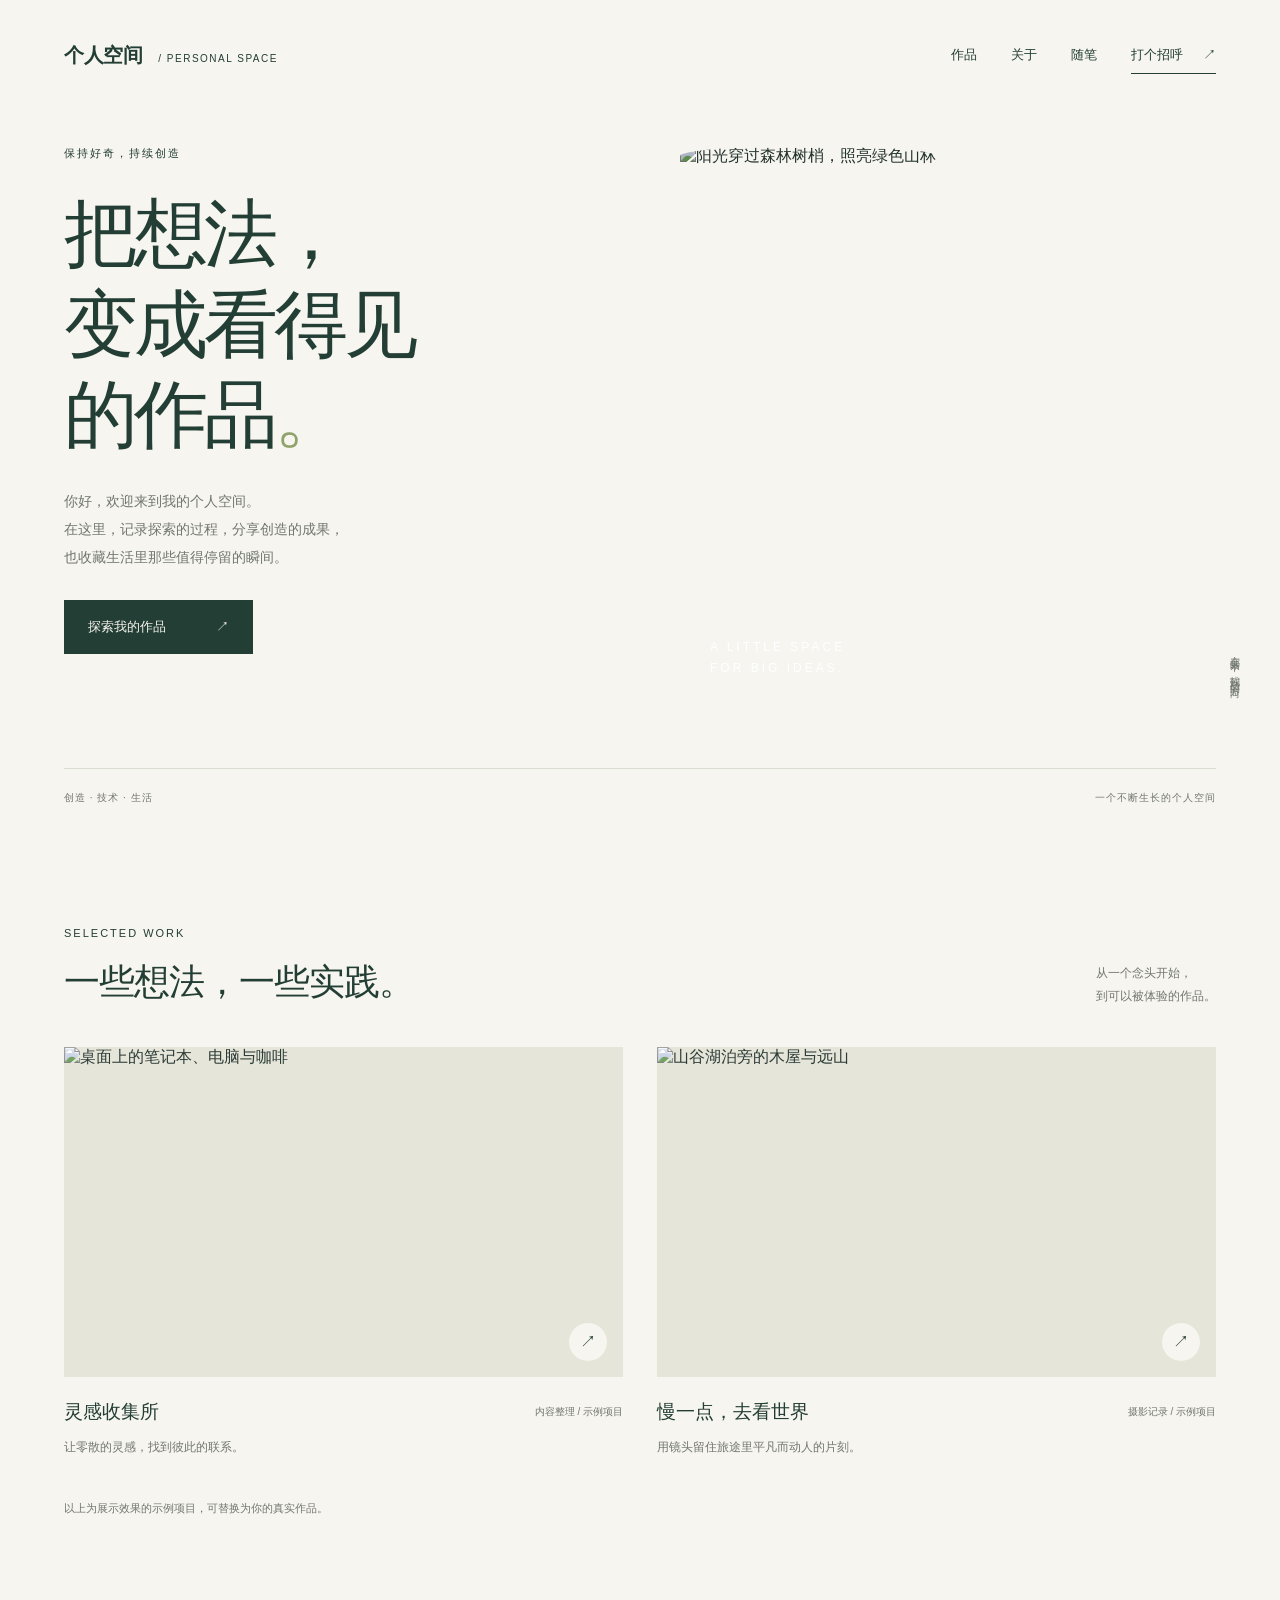
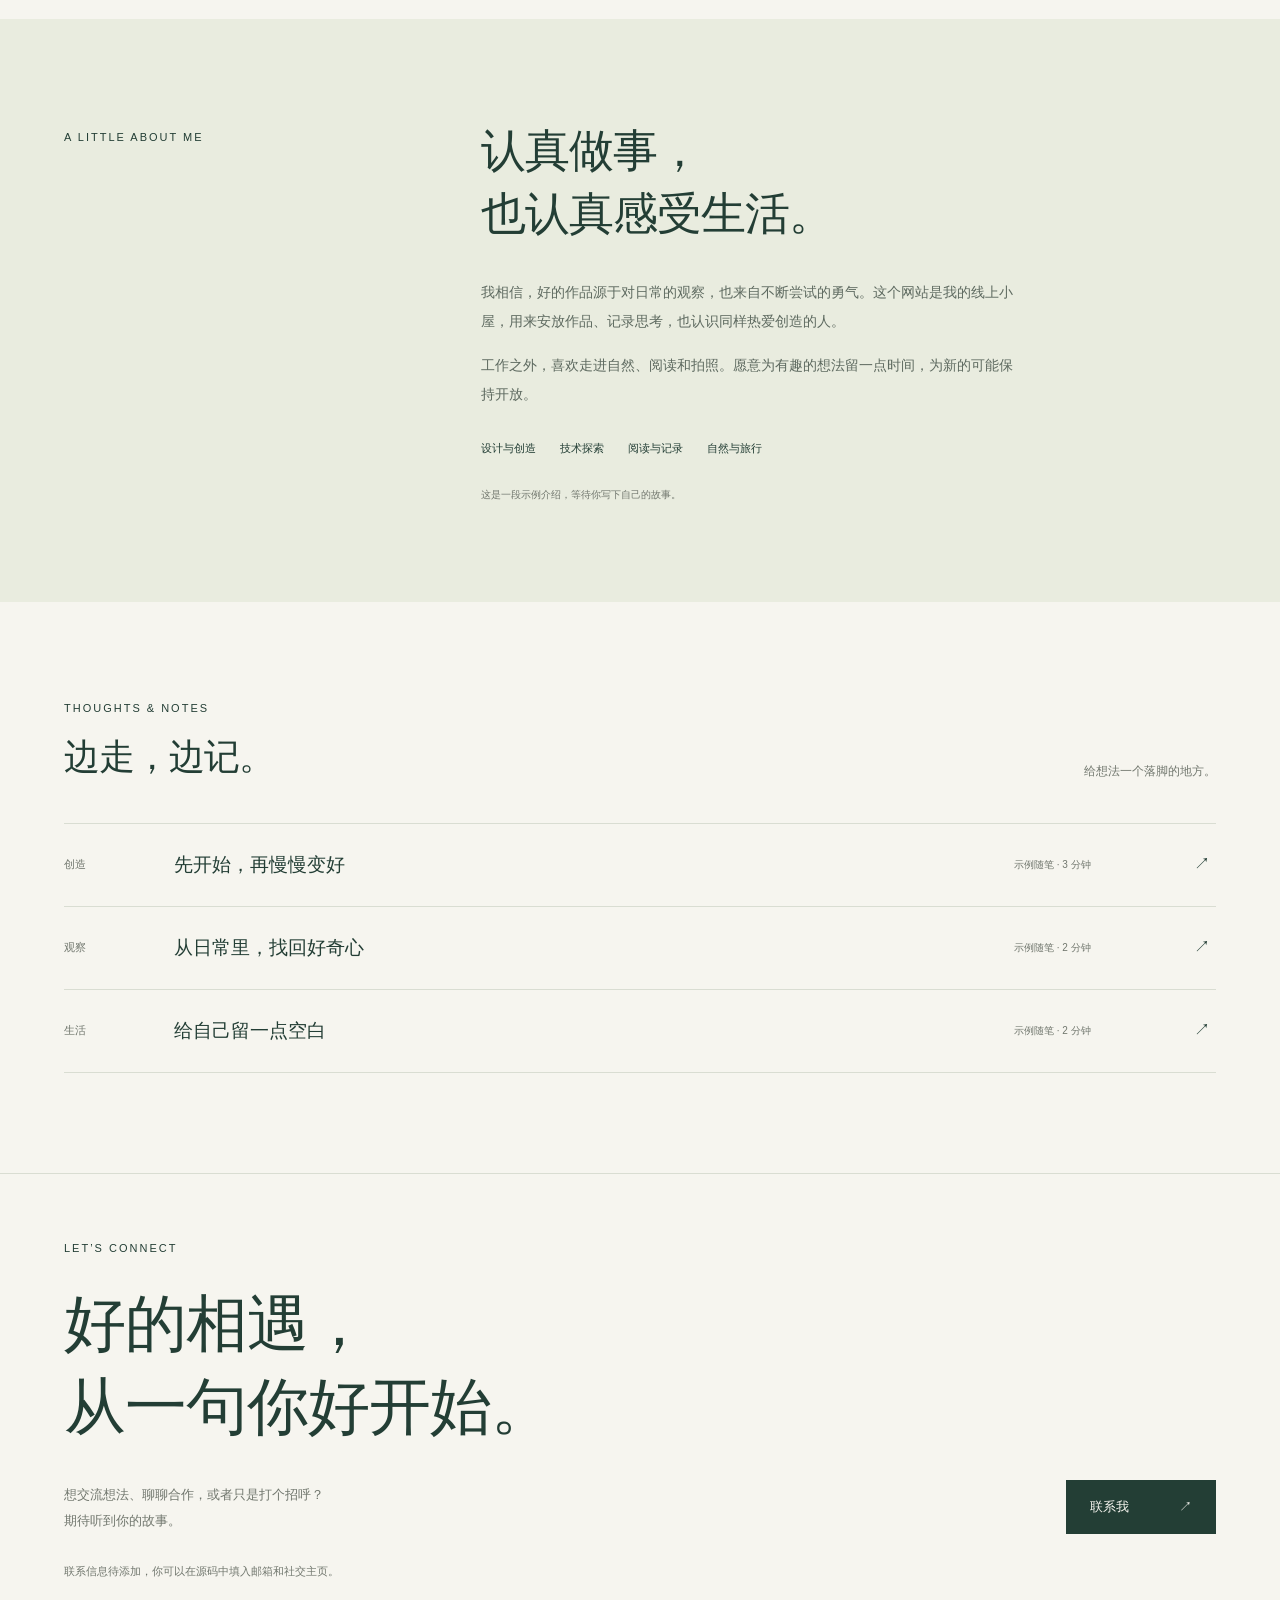
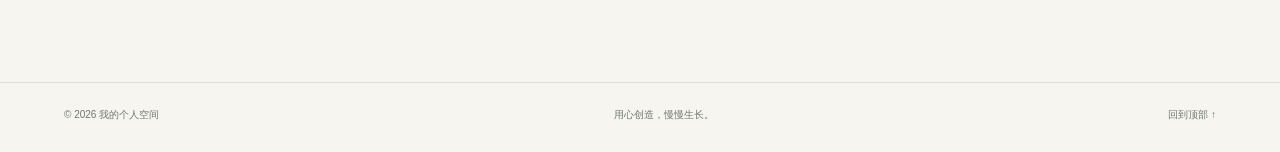
==== index.html @ bc872305 "Create personal website for GitHub Pages" ====
<!doctype html>
<html lang="zh-CN">
<head><meta charset="UTF-8"><meta name="viewport" content="width=device-width,initial-scale=1"><meta name="description" content="一个关于创造、探索与日常的个人空间。"><title>我的个人空间 · 作品与日常</title><link rel="stylesheet" href="style.css"></head>
<body>
<header class="wrap"><a class="brand" href="#home" aria-label="回到首页">个人空间<span> / PERSONAL SPACE</span></a><nav aria-label="主导航"><a href="#work">作品</a><a href="#about">关于</a><a href="#notes">随笔</a><a class="contact-link" href="#contact">打个招呼 <span>↗</span></a></nav></header>
<main id="home">
<section class="hero wrap"><div class="hero-copy"><p class="eyebrow">保持好奇，持续创造</p><h1>把想法，<br>变成<span class="serif">看得见</span><br>的作品<span class="period">。</span></h1><p class="intro">你好，欢迎来到我的个人空间。<br>在这里，记录探索的过程，分享创造的成果，<br>也收藏生活里那些值得停留的瞬间。</p><a class="button" href="#work">探索我的作品 <span>↗</span></a></div><figure class="hero-photo"><img src="https://images.unsplash.com/photo-1441974231531-c6227db76b6e?auto=format&fit=crop&w=1400&q=85" alt="阳光穿过森林树梢，照亮绿色山林" width="1200" height="1500"><figcaption>在探索中，找到自己的方向。</figcaption><span class="photo-label">A LITTLE SPACE<br>FOR BIG IDEAS.</span></figure><div class="hero-bottom"><span>创造 · 技术 · 生活</span><span>一个不断生长的个人空间</span></div></section>
<section class="work wrap section" id="work"><div class="section-heading"><div><p class="eyebrow">SELECTED WORK</p><h2>一些想法，一些实践。</h2></div><p>从一个念头开始，<br>到可以被体验的作品。</p></div><div class="projects"><button class="project" data-project="0"><div class="project-image"><img loading="lazy" src="https://images.unsplash.com/photo-1499750310107-5fef28a66643?auto=format&fit=crop&w=1200&q=85" alt="桌面上的笔记本、电脑与咖啡" width="1200" height="850"><span class="project-arrow">↗</span></div><div class="project-meta"><h3>灵感收集所</h3><span>内容整理 / 示例项目</span></div><p>让零散的灵感，找到彼此的联系。</p></button><button class="project" data-project="1"><div class="project-image second"><img loading="lazy" src="https://images.unsplash.com/photo-1470770841072-f978cf4d019e?auto=format&fit=crop&w=1200&q=85" alt="山谷湖泊旁的木屋与远山" width="1200" height="850"><span class="project-arrow">↗</span></div><div class="project-meta"><h3>慢一点，去看世界</h3><span>摄影记录 / 示例项目</span></div><p>用镜头留住旅途里平凡而动人的片刻。</p></button></div><p class="demo-note">以上为展示效果的示例项目，可替换为你的真实作品。</p></section>
<section class="about section" id="about"><div class="wrap about-grid"><p class="eyebrow">A LITTLE ABOUT ME</p><div><h2>认真做事，<br>也认真<span class="serif">感受生活。</span></h2><p>我相信，好的作品源于对日常的观察，也来自不断尝试的勇气。这个网站是我的线上小屋，用来安放作品、记录思考，也认识同样热爱创造的人。</p><p>工作之外，喜欢走进自然、阅读和拍照。愿意为有趣的想法留一点时间，为新的可能保持开放。</p><div class="interests"><span>设计与创造</span><span>技术探索</span><span>阅读与记录</span><span>自然与旅行</span></div><small>这是一段示例介绍，等待你写下自己的故事。</small></div></div></section>
<section class="notes wrap section" id="notes"><div class="section-heading"><div><p class="eyebrow">THOUGHTS & NOTES</p><h2>边走，边记。</h2></div><p>给想法一个落脚的地方。</p></div><button class="note" data-note="0"><span class="note-category">创造</span><h3>先开始，再慢慢变好</h3><span class="note-date">示例随笔 · 3 分钟</span><span>↗</span></button><button class="note" data-note="1"><span class="note-category">观察</span><h3>从日常里，找回好奇心</h3><span class="note-date">示例随笔 · 2 分钟</span><span>↗</span></button><button class="note" data-note="2"><span class="note-category">生活</span><h3>给自己留一点空白</h3><span class="note-date">示例随笔 · 2 分钟</span><span>↗</span></button></section>
<section class="contact wrap section" id="contact"><p class="eyebrow">LET’S CONNECT</p><h2>好的相遇，<br>从一句<span class="serif">你好</span>开始。</h2><div class="contact-bottom"><p>想交流想法、聊聊合作，或者只是打个招呼？<br>期待听到你的故事。</p><button class="button" id="contact-button">联系我 <span>↗</span></button></div><p class="demo-note">联系信息待添加，你可以在源码中填入邮箱和社交主页。</p></section>
</main><footer class="wrap"><span>© <span id="year">2026</span> 我的个人空间</span><span>用心创造，慢慢生长。</span><a href="#home">回到顶部 ↑</a></footer>
<dialog id="detail"><button class="close" aria-label="关闭详情">×</button><p class="eyebrow" id="detail-label"></p><h2 id="detail-title"></h2><div id="detail-body"></div></dialog><script src="script.js"></script>
</body></html>
---- style.css ----
:root{--paper:#f6f5ef;--ink:#233e35;--muted:#71776e;--line:#d9ddd2;--accent:#dce6b1}*{box-sizing:border-box}html{scroll-behavior:smooth;scroll-padding-top:30px}body{margin:0;background:var(--paper);color:var(--ink);font-family:"Helvetica Neue",Arial,"PingFang SC","Microsoft YaHei",sans-serif;-webkit-font-smoothing:antialiased}button,a{-webkit-tap-highlight-color:transparent}a{color:inherit;text-decoration:none}button{font:inherit;color:inherit;cursor:pointer}button:focus-visible,a:focus-visible{outline:3px solid #7a9653;outline-offset:6px}.wrap{max-width:1320px;margin:auto;padding-left:64px;padding-right:64px}header{height:110px;display:flex;align-items:center;justify-content:space-between}.brand{font-size:20px;font-weight:700;letter-spacing:-.5px}.brand span{font-size:10px;letter-spacing:1.5px;margin-left:12px;font-weight:400}nav{display:flex;align-items:center;gap:34px;font-size:13px}nav a:hover{opacity:.6}.contact-link{border-bottom:1px solid var(--ink);padding:9px 0}.contact-link span{margin-left:16px}.hero{display:grid;grid-template-columns:1fr 1fr;gap:40px;padding-top:36px}.eyebrow{font-size:11px;letter-spacing:2px;font-weight:500;margin:0 0 28px}.hero h1{font-size:clamp(48px,5.8vw,82px);letter-spacing:-4px;line-height:1.22;font-weight:500;margin:0 0 26px}.serif{font-family:"Songti SC","STSong",Georgia,serif;font-weight:400}.period{color:#91a36c}.intro{font-size:14px;line-height:2;color:var(--muted);margin-bottom:29px}.button{border:0;background:var(--ink);color:var(--paper);display:inline-flex;align-items:center;justify-content:space-between;gap:50px;padding:18px 24px;font-size:13px;transition:background .2s,transform .2s}.button:hover{background:#405c45;transform:translateY(-2px)}.hero-photo{position:relative;margin:0 0 0 20px;height:570px}.hero-photo img{width:100%;height:100%;object-fit:cover;border-radius:48% 48% 0 0;filter:saturate(.65) brightness(.85)}.photo-label{position:absolute;bottom:38px;left:30px;color:#fff;font-size:12px;letter-spacing:3px;line-height:1.7}.hero-photo figcaption{position:absolute;bottom:22px;right:-25px;writing-mode:vertical-rl;font-size:10px;letter-spacing:2px;color:var(--muted)}.hero-bottom{grid-column:1/-1;display:flex;justify-content:space-between;margin-top:12px;padding:22px 0;border-top:1px solid var(--line);font-size:10px;letter-spacing:1px;color:var(--muted)}.section{padding-top:100px;padding-bottom:100px}.section-heading{display:flex;align-items:end;justify-content:space-between;margin-bottom:40px}.section-heading .eyebrow{margin-bottom:18px}h2{font-size:36px;line-height:1.4;font-weight:500;letter-spacing:-1px;margin:0}.section-heading>p{font-size:12px;line-height:1.9;color:var(--muted);margin:0}.projects{display:grid;grid-template-columns:1fr 1fr;gap:34px}.project{background:transparent;border:0;padding:0;text-align:left}.project-image{height:330px;position:relative;overflow:hidden;background:#e5e5d9}.project-image img{width:100%;height:100%;object-fit:cover;filter:saturate(.55);transition:transform .6s}.project:hover img{transform:scale(1.04)}.project-arrow{position:absolute;right:16px;bottom:16px;background:var(--paper);border-radius:50%;width:38px;height:38px;display:grid;place-items:center}.project-meta{display:flex;align-items:center;justify-content:space-between;gap:10px;margin-top:22px}h3{font-size:19px;font-weight:500;margin:0}.project-meta>span{font-size:10px;color:var(--muted)}.project>p{font-size:12px;color:var(--muted);line-height:1.8}.demo-note{font-size:11px;line-height:1.8;color:var(--muted);margin:28px 0 0}.about{background:#e9ecdf}.about-grid{display:grid;grid-template-columns:1fr 2fr;gap:50px}.about .eyebrow{padding-top:12px}.about h2{font-size:45px;margin-bottom:32px}.about p:not(.eyebrow){font-size:14px;line-height:2.1;max-width:540px;color:#5e6a60}.interests{display:flex;flex-wrap:wrap;gap:24px;font-size:11px;margin-top:32px;margin-bottom:28px}.about small{font-size:10px;color:var(--muted)}.note{display:grid;grid-template-columns:90px 1fr 160px 22px;align-items:center;gap:20px;width:100%;text-align:left;border:0;border-top:1px solid var(--line);background:none;padding:28px 0;transition:padding .2s}.note:last-child{border-bottom:1px solid var(--line)}.note:hover{padding-left:10px}.note-category{font-size:11px;color:var(--muted)}.note-date{font-size:10px;color:var(--muted)}.contact{border-top:1px solid var(--line);padding-top:68px}.contact h2{font-size:62px;line-height:1.35}.contact-bottom{display:flex;justify-content:space-between;align-items:end;margin-top:30px}.contact-bottom p{font-size:13px;line-height:2;color:var(--muted);margin:0}footer{display:flex;justify-content:space-between;gap:18px;padding-top:25px;padding-bottom:30px;border-top:1px solid var(--line);font-size:10px;color:var(--muted)}dialog{border:1px solid var(--line);background:var(--paper);color:var(--ink);padding:48px;max-width:640px;width:calc(100% - 36px);max-height:85dvh}dialog::backdrop{background:#15281ecc;backdrop-filter:blur(5px)}dialog h2{font-size:30px;margin-bottom:24px}dialog #detail-body{font-size:15px;line-height:2;color:#5e6a60}.close{position:absolute;right:15px;top:10px;border:0;background:none;font-size:28px}.hero-copy{animation:enter .8s ease-out}@keyframes enter{from{opacity:0;transform:translateY(15px)}to{opacity:1;transform:translateY(0)}}@media(min-width:1500px){.hero h1{font-size:82px}}@media(max-width:900px){.wrap{padding-left:30px;padding-right:30px}.brand span{display:none}.hero{gap:22px}.hero-photo{height:500px;margin-left:0}.hero h1{font-size:57px}.hero-photo figcaption{right:-19px}.project-image{height:260px}.project-meta{display:block}.project-meta>span{display:block;margin-top:10px}.about-grid{grid-template-columns:1fr 2fr;gap:30px}.contact h2{font-size:52px}}@media(max-width:640px){.wrap{padding-left:24px;padding-right:24px}header{height:84px}.brand{font-size:17px}nav{gap:19px;font-size:12px}nav .contact-link{display:none}.hero{padding-top:30px;grid-template-columns:1fr}.hero h1{font-size:58px;letter-spacing:-3px}.eyebrow{margin-bottom:22px}.hero-photo{height:410px;margin:24px 14px 0 0}.hero-photo img{border-radius:45% 45% 0 0}.hero-bottom{font-size:9px;gap:12px;margin-top:15px}.section{padding-top:66px;padding-bottom:66px}.section-heading{display:block;margin-bottom:28px}.section-heading>p{margin-top:17px}h2{font-size:29px}.projects{grid-template-columns:1fr;gap:35px}.project-image{height:280px}.project-meta{display:flex}.project-meta>span{margin:0;font-size:9px}.about-grid{grid-template-columns:1fr;gap:15px}.about h2{font-size:36px}.about .eyebrow{padding:0}.interests{gap:17px}.note{grid-template-columns:40px 1fr 18px;gap:12px;padding:24px 0}.note h3{font-size:16px}.note-date{display:none}.contact h2{font-size:43px}.contact-bottom{display:block}.contact-bottom .button{margin-top:26px}footer{flex-wrap:wrap;line-height:1.8}footer>span:nth-child(2){display:none}dialog{padding:42px 25px}}
@media(prefers-reduced-motion:reduce){html{scroll-behavior:auto}*,*::before,*::after{animation:none!important;transition:none!important}}
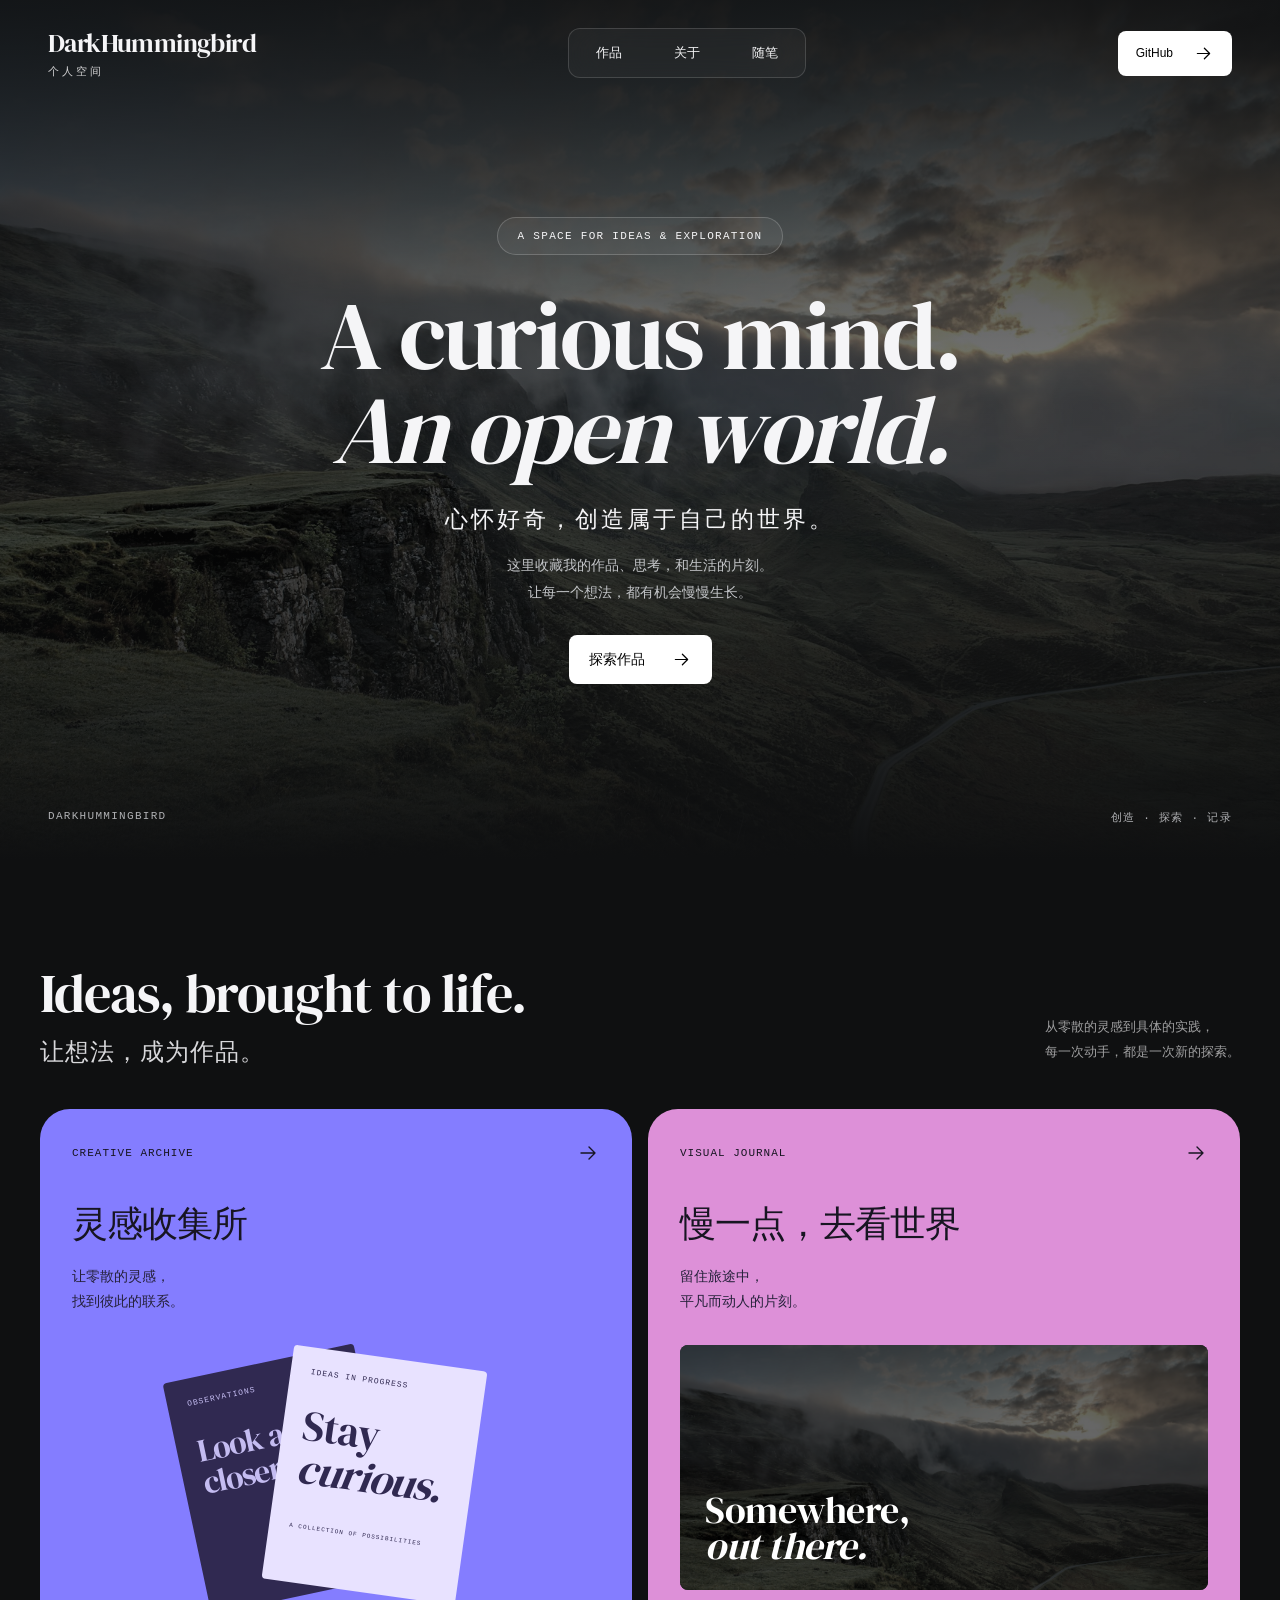
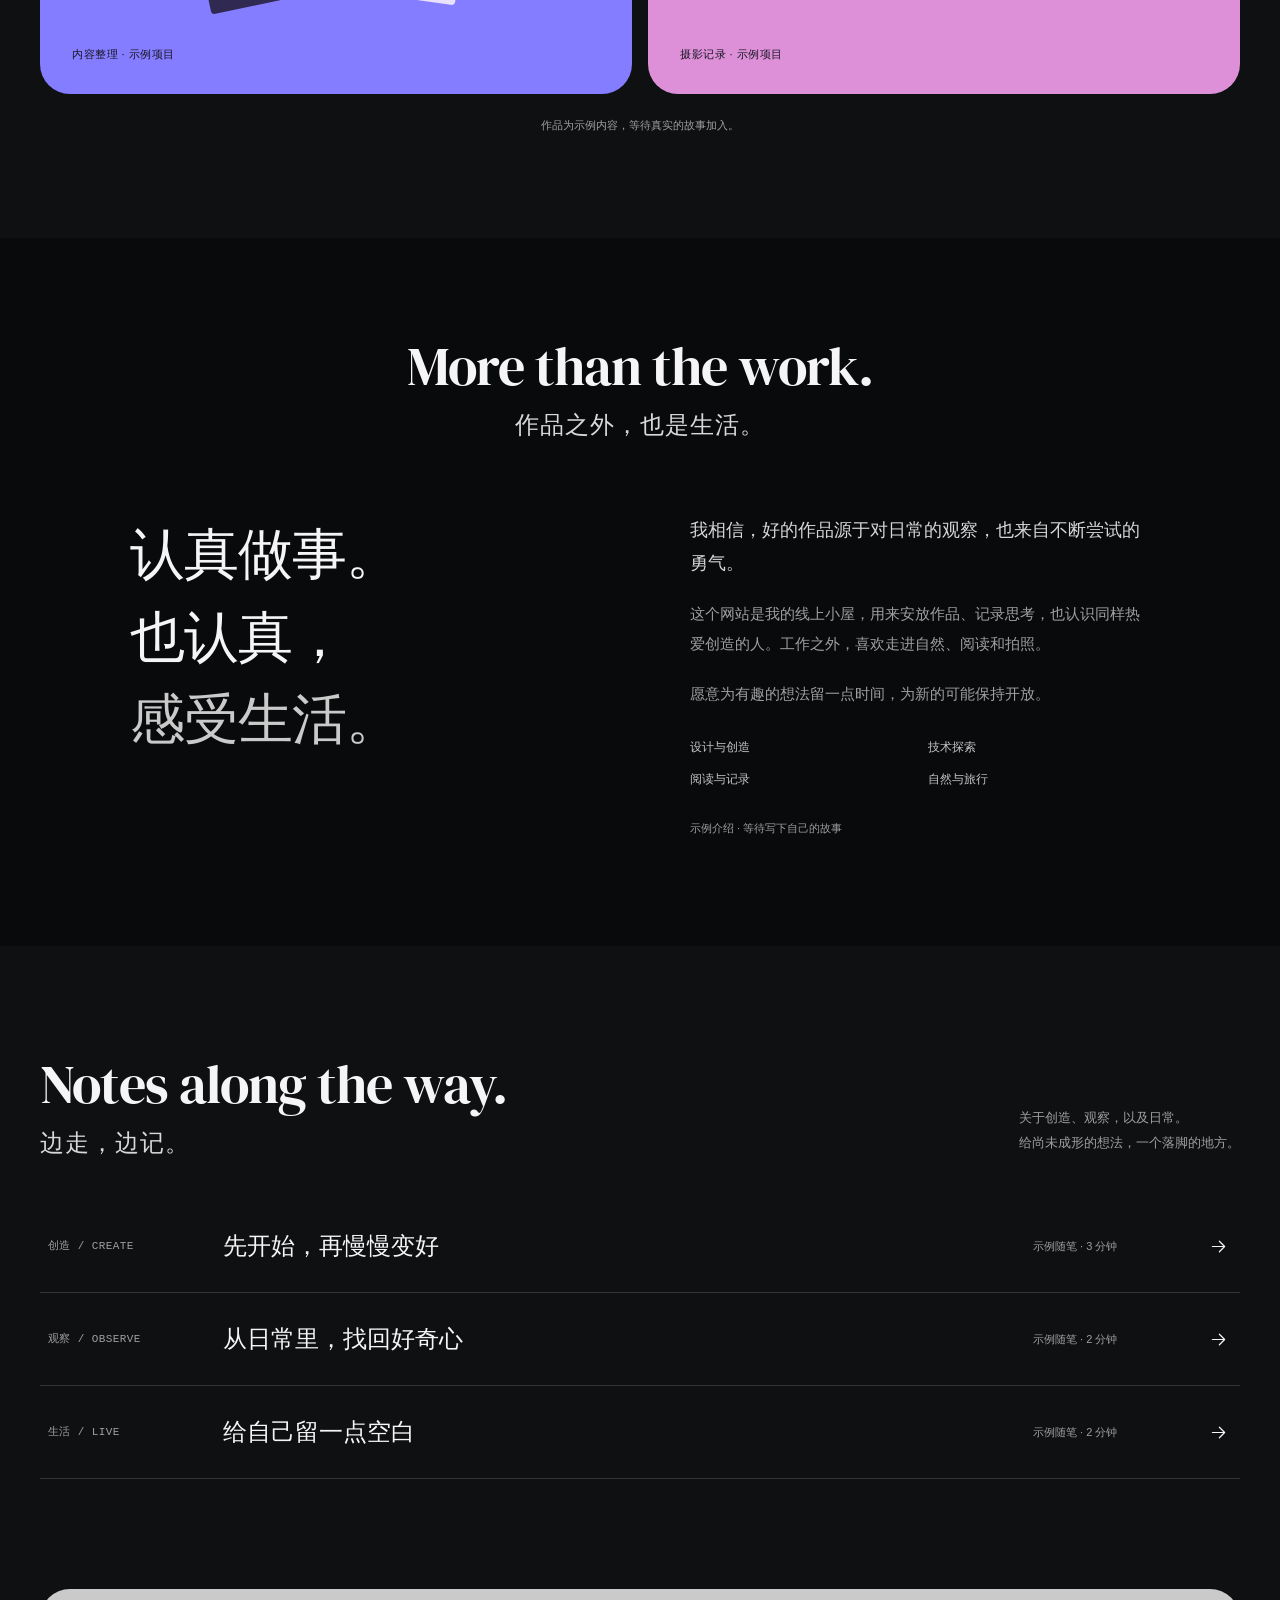
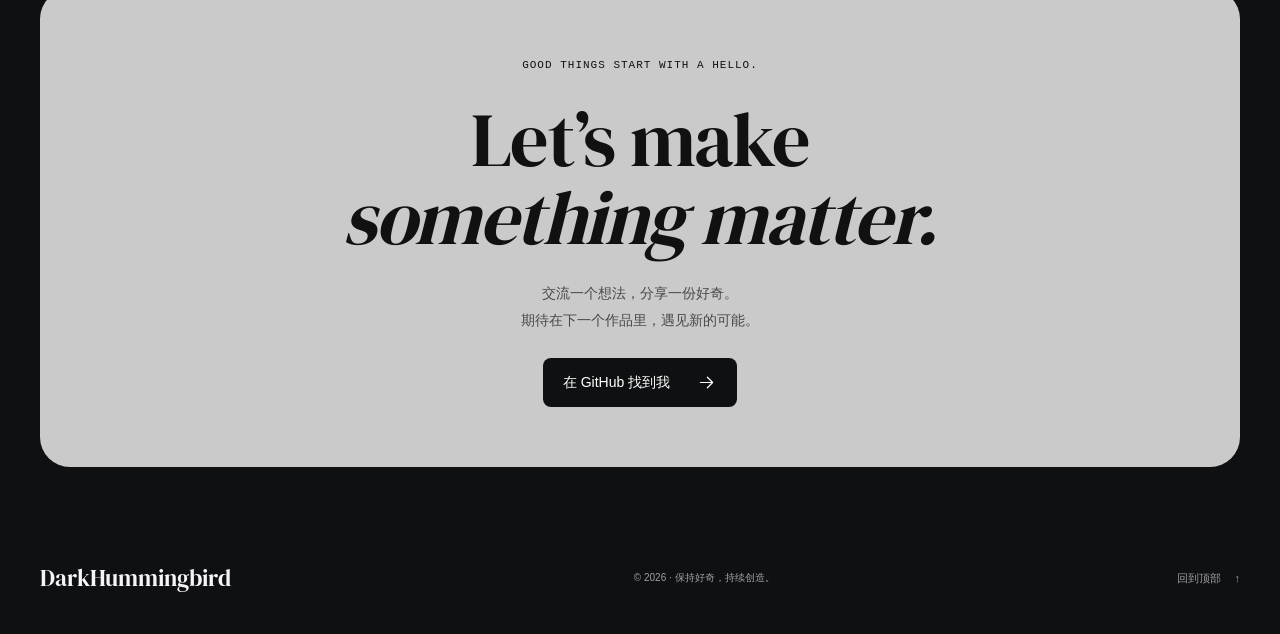
==== commit 8c1f75ef: "Redesign personal site with dark gallery visual style" ====
--- a/index.html
+++ b/index.html
@@ -1,14 +1,13 @@
 <!doctype html>
 <html lang="zh-CN">
-<head><meta charset="UTF-8"><meta name="viewport" content="width=device-width,initial-scale=1"><meta name="description" content="一个关于创造、探索与日常的个人空间。"><title>我的个人空间 · 作品与日常</title><link rel="stylesheet" href="style.css"></head>
-<body>
-<header class="wrap"><a class="brand" href="#home" aria-label="回到首页">个人空间<span> / PERSONAL SPACE</span></a><nav aria-label="主导航"><a href="#work">作品</a><a href="#about">关于</a><a href="#notes">随笔</a><a class="contact-link" href="#contact">打个招呼 <span>↗</span></a></nav></header>
+<head><meta charset="UTF-8"><meta name="viewport" content="width=device-width,initial-scale=1"><meta name="theme-color" content="#0f1011"><meta name="description" content="DarkHummingbird 的个人空间。探索想法、作品与日常。"><title>DarkHummingbird — 个人空间</title><link rel="preload" href="assets/display.ttf" as="font" type="font/ttf" crossorigin><link rel="stylesheet" href="style.css"></head>
+<body><a class="skip" href="#work">跳至作品</a>
+<header><a class="brand" href="#home">DarkHummingbird<span>个人空间</span></a><nav aria-label="主导航"><a href="#work">作品</a><a href="#about">关于</a><a href="#notes">随笔</a></nav><a class="nav-cta" href="https://github.com/DarkHummingbird" target="_blank" rel="noopener noreferrer">GitHub <svg class="arrow" viewBox="0 0 24 24" aria-hidden="true"><path d="M5 12h14m-6-6 6 6-6 6"/></svg></a></header>
 <main id="home">
-<section class="hero wrap"><div class="hero-copy"><p class="eyebrow">保持好奇，持续创造</p><h1>把想法，<br>变成<span class="serif">看得见</span><br>的作品<span class="period">。</span></h1><p class="intro">你好，欢迎来到我的个人空间。<br>在这里，记录探索的过程，分享创造的成果，<br>也收藏生活里那些值得停留的瞬间。</p><a class="button" href="#work">探索我的作品 <span>↗</span></a></div><figure class="hero-photo"><img src="https://images.unsplash.com/photo-1441974231531-c6227db76b6e?auto=format&fit=crop&w=1400&q=85" alt="阳光穿过森林树梢，照亮绿色山林" width="1200" height="1500"><figcaption>在探索中，找到自己的方向。</figcaption><span class="photo-label">A LITTLE SPACE<br>FOR BIG IDEAS.</span></figure><div class="hero-bottom"><span>创造 · 技术 · 生活</span><span>一个不断生长的个人空间</span></div></section>
-<section class="work wrap section" id="work"><div class="section-heading"><div><p class="eyebrow">SELECTED WORK</p><h2>一些想法，一些实践。</h2></div><p>从一个念头开始，<br>到可以被体验的作品。</p></div><div class="projects"><button class="project" data-project="0"><div class="project-image"><img loading="lazy" src="https://images.unsplash.com/photo-1499750310107-5fef28a66643?auto=format&fit=crop&w=1200&q=85" alt="桌面上的笔记本、电脑与咖啡" width="1200" height="850"><span class="project-arrow">↗</span></div><div class="project-meta"><h3>灵感收集所</h3><span>内容整理 / 示例项目</span></div><p>让零散的灵感，找到彼此的联系。</p></button><button class="project" data-project="1"><div class="project-image second"><img loading="lazy" src="https://images.unsplash.com/photo-1470770841072-f978cf4d019e?auto=format&fit=crop&w=1200&q=85" alt="山谷湖泊旁的木屋与远山" width="1200" height="850"><span class="project-arrow">↗</span></div><div class="project-meta"><h3>慢一点，去看世界</h3><span>摄影记录 / 示例项目</span></div><p>用镜头留住旅途里平凡而动人的片刻。</p></button></div><p class="demo-note">以上为展示效果的示例项目，可替换为你的真实作品。</p></section>
-<section class="about section" id="about"><div class="wrap about-grid"><p class="eyebrow">A LITTLE ABOUT ME</p><div><h2>认真做事，<br>也认真<span class="serif">感受生活。</span></h2><p>我相信，好的作品源于对日常的观察，也来自不断尝试的勇气。这个网站是我的线上小屋，用来安放作品、记录思考，也认识同样热爱创造的人。</p><p>工作之外，喜欢走进自然、阅读和拍照。愿意为有趣的想法留一点时间，为新的可能保持开放。</p><div class="interests"><span>设计与创造</span><span>技术探索</span><span>阅读与记录</span><span>自然与旅行</span></div><small>这是一段示例介绍，等待你写下自己的故事。</small></div></div></section>
-<section class="notes wrap section" id="notes"><div class="section-heading"><div><p class="eyebrow">THOUGHTS & NOTES</p><h2>边走，边记。</h2></div><p>给想法一个落脚的地方。</p></div><button class="note" data-note="0"><span class="note-category">创造</span><h3>先开始，再慢慢变好</h3><span class="note-date">示例随笔 · 3 分钟</span><span>↗</span></button><button class="note" data-note="1"><span class="note-category">观察</span><h3>从日常里，找回好奇心</h3><span class="note-date">示例随笔 · 2 分钟</span><span>↗</span></button><button class="note" data-note="2"><span class="note-category">生活</span><h3>给自己留一点空白</h3><span class="note-date">示例随笔 · 2 分钟</span><span>↗</span></button></section>
-<section class="contact wrap section" id="contact"><p class="eyebrow">LET’S CONNECT</p><h2>好的相遇，<br>从一句<span class="serif">你好</span>开始。</h2><div class="contact-bottom"><p>想交流想法、聊聊合作，或者只是打个招呼？<br>期待听到你的故事。</p><button class="button" id="contact-button">联系我 <span>↗</span></button></div><p class="demo-note">联系信息待添加，你可以在源码中填入邮箱和社交主页。</p></section>
-</main><footer class="wrap"><span>© <span id="year">2026</span> 我的个人空间</span><span>用心创造，慢慢生长。</span><a href="#home">回到顶部 ↑</a></footer>
-<dialog id="detail"><button class="close" aria-label="关闭详情">×</button><p class="eyebrow" id="detail-label"></p><h2 id="detail-title"></h2><div id="detail-body"></div></dialog><script src="script.js"></script>
-</body></html>
+<section class="hero"><div class="hero-inner"><span class="badge">A SPACE FOR IDEAS & EXPLORATION</span><h1>A curious mind.<br><em>An open world.</em></h1><p class="hero-chinese">心怀好奇，创造属于自己的世界。</p><p class="hero-description">这里收藏我的作品、思考，和生活的片刻。<br>让每一个想法，都有机会慢慢生长。</p><a class="button" href="#work">探索作品 <svg class="arrow" viewBox="0 0 24 24" aria-hidden="true"><path d="M5 12h14m-6-6 6 6-6 6"/></svg></a></div><div class="hero-foot"><span>DARKHUMMINGBIRD</span><span>创造 · 探索 · 记录</span></div></section>
+<section class="section wrap" id="work"><div class="section-heading"><h2>Ideas, brought to life.<span>让想法，成为作品。</span></h2><p>从零散的灵感到具体的实践，<br>每一次动手，都是一次新的探索。</p></div><div class="projects"><button class="project iris" data-project="0"><div class="tile-top"><span>CREATIVE ARCHIVE</span><svg class="arrow" viewBox="0 0 24 24" aria-hidden="true"><path d="M5 12h14m-6-6 6 6-6 6"/></svg></div><h3>灵感收集所</h3><p>让零散的灵感，<br>找到彼此的联系。</p><div class="archive-art" aria-hidden="true"><div class="paper p-back">OBSERVATIONS<br><span>Look a little<br>closer.</span></div><div class="paper p-front">IDEAS IN PROGRESS<span>Stay<br><i>curious.</i></span><small>A COLLECTION OF POSSIBILITIES</small></div></div><span class="tile-footer">内容整理 · 示例项目</span></button><button class="project orchid" data-project="1"><div class="tile-top"><span>VISUAL JOURNAL</span><svg class="arrow" viewBox="0 0 24 24" aria-hidden="true"><path d="M5 12h14m-6-6 6 6-6 6"/></svg></div><h3>慢一点，去看世界</h3><p>留住旅途中，<br>平凡而动人的片刻。</p><div class="photo-art"><img src="assets/atmosphere.jpg" alt="山雾在群山与森林之间缓缓流动" width="2400" height="1600" loading="lazy"><span>Somewhere,<br><i>out there.</i></span></div><span class="tile-footer">摄影记录 · 示例项目</span></button></div><p class="demo-note">作品为示例内容，等待真实的故事加入。</p></section>
+<section class="about-section" id="about"><div class="wrap"><h2>More than the work.<span>作品之外，也是生活。</span></h2><div class="about-grid"><div class="about-statement">认真做事。<br>也认真，<br><em>感受生活。</em></div><div class="about-copy"><p>我相信，好的作品源于对日常的观察，也来自不断尝试的勇气。</p><p>这个网站是我的线上小屋，用来安放作品、记录思考，也认识同样热爱创造的人。工作之外，喜欢走进自然、阅读和拍照。</p><p>愿意为有趣的想法留一点时间，为新的可能保持开放。</p><div class="interests"><span>设计与创造</span><span>技术探索</span><span>阅读与记录</span><span>自然与旅行</span></div><small>示例介绍 · 等待写下自己的故事</small></div></div></div></section>
+<section class="notes section wrap" id="notes"><div class="section-heading"><h2>Notes along the way.<span>边走，边记。</span></h2><p>关于创造、观察，以及日常。<br>给尚未成形的想法，一个落脚的地方。</p></div><div class="note-list"><button class="note" data-note="0"><span class="note-category">创造 / CREATE</span><h3>先开始，再慢慢变好</h3><span class="note-date">示例随笔 · 3 分钟</span><svg class="arrow" viewBox="0 0 24 24" aria-hidden="true"><path d="M5 12h14m-6-6 6 6-6 6"/></svg></button><button class="note" data-note="1"><span class="note-category">观察 / OBSERVE</span><h3>从日常里，找回好奇心</h3><span class="note-date">示例随笔 · 2 分钟</span><svg class="arrow" viewBox="0 0 24 24" aria-hidden="true"><path d="M5 12h14m-6-6 6 6-6 6"/></svg></button><button class="note" data-note="2"><span class="note-category">生活 / LIVE</span><h3>给自己留一点空白</h3><span class="note-date">示例随笔 · 2 分钟</span><svg class="arrow" viewBox="0 0 24 24" aria-hidden="true"><path d="M5 12h14m-6-6 6 6-6 6"/></svg></button></div></section>
+<section class="contact wrap" id="contact"><div class="contact-panel"><span class="contact-label">GOOD THINGS START WITH A HELLO.</span><h2>Let’s make<br><em>something matter.</em></h2><p>交流一个想法，分享一份好奇。<br>期待在下一个作品里，遇见新的可能。</p><a class="button dark-button" href="https://github.com/DarkHummingbird" target="_blank" rel="noopener noreferrer">在 GitHub 找到我 <svg class="arrow" viewBox="0 0 24 24" aria-hidden="true"><path d="M5 12h14m-6-6 6 6-6 6"/></svg></a></div></section>
+</main><footer class="wrap"><a class="footer-brand" href="#home">DarkHummingbird</a><span>© <span id="year">2026</span> · 保持好奇，持续创造。</span><a href="#home">回到顶部 <span aria-hidden="true">↑</span></a></footer>
+<dialog id="detail" aria-labelledby="detail-title"><button class="close" aria-label="关闭详情"><svg viewBox="0 0 24 24" aria-hidden="true"><path d="m6 6 12 12M6 18 18 6"/></svg></button><p id="detail-label"></p><h2 id="detail-title"></h2><div id="detail-body"></div></dialog><script src="script.js"></script></body></html>
--- a/style.css
+++ b/style.css
@@ -1,2 +1,5 @@
-:root{--paper:#f6f5ef;--ink:#233e35;--muted:#71776e;--line:#d9ddd2;--accent:#dce6b1}*{box-sizing:border-box}html{scroll-behavior:smooth;scroll-padding-top:30px}body{margin:0;background:var(--paper);color:var(--ink);font-family:"Helvetica Neue",Arial,"PingFang SC","Microsoft YaHei",sans-serif;-webkit-font-smoothing:antialiased}button,a{-webkit-tap-highlight-color:transparent}a{color:inherit;text-decoration:none}button{font:inherit;color:inherit;cursor:pointer}button:focus-visible,a:focus-visible{outline:3px solid #7a9653;outline-offset:6px}.wrap{max-width:1320px;margin:auto;padding-left:64px;padding-right:64px}header{height:110px;display:flex;align-items:center;justify-content:space-between}.brand{font-size:20px;font-weight:700;letter-spacing:-.5px}.brand span{font-size:10px;letter-spacing:1.5px;margin-left:12px;font-weight:400}nav{display:flex;align-items:center;gap:34px;font-size:13px}nav a:hover{opacity:.6}.contact-link{border-bottom:1px solid var(--ink);padding:9px 0}.contact-link span{margin-left:16px}.hero{display:grid;grid-template-columns:1fr 1fr;gap:40px;padding-top:36px}.eyebrow{font-size:11px;letter-spacing:2px;font-weight:500;margin:0 0 28px}.hero h1{font-size:clamp(48px,5.8vw,82px);letter-spacing:-4px;line-height:1.22;font-weight:500;margin:0 0 26px}.serif{font-family:"Songti SC","STSong",Georgia,serif;font-weight:400}.period{color:#91a36c}.intro{font-size:14px;line-height:2;color:var(--muted);margin-bottom:29px}.button{border:0;background:var(--ink);color:var(--paper);display:inline-flex;align-items:center;justify-content:space-between;gap:50px;padding:18px 24px;font-size:13px;transition:background .2s,transform .2s}.button:hover{background:#405c45;transform:translateY(-2px)}.hero-photo{position:relative;margin:0 0 0 20px;height:570px}.hero-photo img{width:100%;height:100%;object-fit:cover;border-radius:48% 48% 0 0;filter:saturate(.65) brightness(.85)}.photo-label{position:absolute;bottom:38px;left:30px;color:#fff;font-size:12px;letter-spacing:3px;line-height:1.7}.hero-photo figcaption{position:absolute;bottom:22px;right:-25px;writing-mode:vertical-rl;font-size:10px;letter-spacing:2px;color:var(--muted)}.hero-bottom{grid-column:1/-1;display:flex;justify-content:space-between;margin-top:12px;padding:22px 0;border-top:1px solid var(--line);font-size:10px;letter-spacing:1px;color:var(--muted)}.section{padding-top:100px;padding-bottom:100px}.section-heading{display:flex;align-items:end;justify-content:space-between;margin-bottom:40px}.section-heading .eyebrow{margin-bottom:18px}h2{font-size:36px;line-height:1.4;font-weight:500;letter-spacing:-1px;margin:0}.section-heading>p{font-size:12px;line-height:1.9;color:var(--muted);margin:0}.projects{display:grid;grid-template-columns:1fr 1fr;gap:34px}.project{background:transparent;border:0;padding:0;text-align:left}.project-image{height:330px;position:relative;overflow:hidden;background:#e5e5d9}.project-image img{width:100%;height:100%;object-fit:cover;filter:saturate(.55);transition:transform .6s}.project:hover img{transform:scale(1.04)}.project-arrow{position:absolute;right:16px;bottom:16px;background:var(--paper);border-radius:50%;width:38px;height:38px;display:grid;place-items:center}.project-meta{display:flex;align-items:center;justify-content:space-between;gap:10px;margin-top:22px}h3{font-size:19px;font-weight:500;margin:0}.project-meta>span{font-size:10px;color:var(--muted)}.project>p{font-size:12px;color:var(--muted);line-height:1.8}.demo-note{font-size:11px;line-height:1.8;color:var(--muted);margin:28px 0 0}.about{background:#e9ecdf}.about-grid{display:grid;grid-template-columns:1fr 2fr;gap:50px}.about .eyebrow{padding-top:12px}.about h2{font-size:45px;margin-bottom:32px}.about p:not(.eyebrow){font-size:14px;line-height:2.1;max-width:540px;color:#5e6a60}.interests{display:flex;flex-wrap:wrap;gap:24px;font-size:11px;margin-top:32px;margin-bottom:28px}.about small{font-size:10px;color:var(--muted)}.note{display:grid;grid-template-columns:90px 1fr 160px 22px;align-items:center;gap:20px;width:100%;text-align:left;border:0;border-top:1px solid var(--line);background:none;padding:28px 0;transition:padding .2s}.note:last-child{border-bottom:1px solid var(--line)}.note:hover{padding-left:10px}.note-category{font-size:11px;color:var(--muted)}.note-date{font-size:10px;color:var(--muted)}.contact{border-top:1px solid var(--line);padding-top:68px}.contact h2{font-size:62px;line-height:1.35}.contact-bottom{display:flex;justify-content:space-between;align-items:end;margin-top:30px}.contact-bottom p{font-size:13px;line-height:2;color:var(--muted);margin:0}footer{display:flex;justify-content:space-between;gap:18px;padding-top:25px;padding-bottom:30px;border-top:1px solid var(--line);font-size:10px;color:var(--muted)}dialog{border:1px solid var(--line);background:var(--paper);color:var(--ink);padding:48px;max-width:640px;width:calc(100% - 36px);max-height:85dvh}dialog::backdrop{background:#15281ecc;backdrop-filter:blur(5px)}dialog h2{font-size:30px;margin-bottom:24px}dialog #detail-body{font-size:15px;line-height:2;color:#5e6a60}.close{position:absolute;right:15px;top:10px;border:0;background:none;font-size:28px}.hero-copy{animation:enter .8s ease-out}@keyframes enter{from{opacity:0;transform:translateY(15px)}to{opacity:1;transform:translateY(0)}}@media(min-width:1500px){.hero h1{font-size:82px}}@media(max-width:900px){.wrap{padding-left:30px;padding-right:30px}.brand span{display:none}.hero{gap:22px}.hero-photo{height:500px;margin-left:0}.hero h1{font-size:57px}.hero-photo figcaption{right:-19px}.project-image{height:260px}.project-meta{display:block}.project-meta>span{display:block;margin-top:10px}.about-grid{grid-template-columns:1fr 2fr;gap:30px}.contact h2{font-size:52px}}@media(max-width:640px){.wrap{padding-left:24px;padding-right:24px}header{height:84px}.brand{font-size:17px}nav{gap:19px;font-size:12px}nav .contact-link{display:none}.hero{padding-top:30px;grid-template-columns:1fr}.hero h1{font-size:58px;letter-spacing:-3px}.eyebrow{margin-bottom:22px}.hero-photo{height:410px;margin:24px 14px 0 0}.hero-photo img{border-radius:45% 45% 0 0}.hero-bottom{font-size:9px;gap:12px;margin-top:15px}.section{padding-top:66px;padding-bottom:66px}.section-heading{display:block;margin-bottom:28px}.section-heading>p{margin-top:17px}h2{font-size:29px}.projects{grid-template-columns:1fr;gap:35px}.project-image{height:280px}.project-meta{display:flex}.project-meta>span{margin:0;font-size:9px}.about-grid{grid-template-columns:1fr;gap:15px}.about h2{font-size:36px}.about .eyebrow{padding:0}.interests{gap:17px}.note{grid-template-columns:40px 1fr 18px;gap:12px;padding:24px 0}.note h3{font-size:16px}.note-date{display:none}.contact h2{font-size:43px}.contact-bottom{display:block}.contact-bottom .button{margin-top:26px}footer{flex-wrap:wrap;line-height:1.8}footer>span:nth-child(2){display:none}dialog{padding:42px 25px}}
-@media(prefers-reduced-motion:reduce){html{scroll-behavior:auto}*,*::before,*::after{animation:none!important;transition:none!important}}
+@font-face{font-family:Display;src:url('assets/display.ttf') format('truetype');font-weight:400;font-display:swap}
+:root{--canvas:#0f1011;--abyss:#090a0b;--surface:#2e2e2e;--text:#f5f5f7;--body:#9f9fa0;--line:#ffffff26;--iris:#847dff;--orchid:#dd90d8;--silver:#cacaca;--sans:'Helvetica Neue',Arial,'PingFang SC','Microsoft YaHei',sans-serif;--display:Display,'Songti SC','STSong',serif;--mono:'SFMono-Regular',Consolas,monospace;color-scheme:dark}*{box-sizing:border-box}html{scroll-behavior:smooth;scroll-padding-top:110px}body{margin:0;background:var(--canvas);color:var(--text);font-family:var(--sans);-webkit-font-smoothing:antialiased}::selection{background:var(--silver);color:#090a0b}a{color:inherit;text-decoration:none}button{font:inherit;cursor:pointer;color:inherit}a,button{touch-action:manipulation;-webkit-tap-highlight-color:transparent}a:focus-visible,button:focus-visible{outline:2px solid currentColor;outline-offset:6px}button,a{transition:background-color .2s ease,opacity .2s ease}.wrap{max-width:1280px;margin:0 auto;padding-left:40px;padding-right:40px}.arrow{width:21px;height:21px;fill:none;stroke:currentColor;stroke-width:1.4;stroke-linecap:round;stroke-linejoin:round;flex-shrink:0}.skip{position:fixed;top:-60px;left:20px;z-index:20;background:#fff;color:#000;padding:14px}.skip:focus{top:10px}header{position:absolute;top:0;left:0;right:0;z-index:10;max-width:1360px;margin:auto;padding:28px 48px;display:flex;align-items:center;justify-content:space-between;gap:24px}.brand{font-family:var(--display);font-size:26px;letter-spacing:-.6px;line-height:1.1}.brand>span{font-family:var(--sans);font-size:10px;letter-spacing:3px;display:block;color:#d2d2d3;margin-top:8px}nav{display:flex;gap:8px;background:#ffffff0a;border:1px solid #ffffff25;padding:5px;border-radius:12px;backdrop-filter:blur(24px)}nav a{padding:10px 22px;font-size:13px;border-radius:8px}nav a:hover{background:#ffffff1a}.nav-cta,.button{display:inline-flex;align-items:center;justify-content:center;gap:26px;background:#fff;color:#000;border-radius:8px;padding:14px 20px;font-size:14px;font-weight:400}.nav-cta{padding:12px 18px;font-size:12px;gap:20px}.button:hover,.nav-cta:hover{background:#ddd}.hero{min-height:860px;position:relative;isolation:isolate;display:flex;align-items:center;justify-content:center;text-align:center;background:#14202a;overflow:hidden}.hero::before{content:'';position:absolute;inset:0;z-index:-2;background:url('assets/atmosphere.jpg') center 56%/cover no-repeat;filter:saturate(.4) brightness(.55)}.hero::after{content:'';position:absolute;inset:0;z-index:-1;background:linear-gradient(180deg,#0f1011d9 0%,#0f10112b 45%,#0f101130 60%,#0f1011 100%)}.hero-inner{padding:166px 24px 125px;animation:reveal 2.5s cubic-bezier(.455,.03,.515,.955)}.badge{display:inline-block;font-family:var(--mono);font-size:10px;letter-spacing:1.3px;padding:10px 20px;border:1px solid #ffffff30;border-radius:999px;background:#ffffff0d;line-height:1.5}h1{font-family:var(--display);font-weight:400;font-size:clamp(66px,7.5vw,104px);line-height:.98;letter-spacing:-2px;margin:34px 0 27px;text-wrap:balance}h1 em,h2 em,.about-statement em{font-weight:400;font-style:italic}.hero-chinese{font-family:'Songti SC','STSong',serif;font-size:23px;font-weight:300;letter-spacing:3px;margin:0 0 17px}.hero-description{color:#c3c5c8;font-size:14px;line-height:1.9;margin:0 0 30px}.hero-foot{position:absolute;bottom:35px;left:48px;right:48px;display:flex;justify-content:space-between;color:#afb0b3;font-family:var(--mono);font-size:10px;letter-spacing:1.3px}.section{padding-top:105px;padding-bottom:105px}.section-heading{display:flex;align-items:end;justify-content:space-between;gap:32px;margin-bottom:44px}h2{font-family:var(--display);font-weight:400;font-size:clamp(38px,4.2vw,58px);letter-spacing:-1px;line-height:1.07;margin:0;text-wrap:balance}.section-heading h2>span,.about-section h2>span{display:block;font-family:'Songti SC','STSong',serif;font-size:24px;letter-spacing:1px;margin-top:17px;color:#d8d8db}.section-heading>p{font-size:13px;color:var(--body);line-height:1.9;margin:0 0 1px}.projects{display:grid;grid-template-columns:1fr 1fr;gap:16px}.project{position:relative;overflow:hidden;min-height:585px;border:0;border-radius:30px;padding:32px;text-align:left;color:#171522;display:flex;flex-direction:column;align-items:stretch}.iris{background:var(--iris)}.orchid{background:var(--orchid)}.project:hover{filter:brightness(1.045)}.tile-top{display:flex;justify-content:space-between;align-items:center;font-family:var(--mono);font-size:10px;letter-spacing:1px;margin-bottom:35px}.tile-top .arrow{width:24px;height:24px}.project h3{font-family:'Songti SC','STSong',serif;font-weight:400;font-size:36px;margin:0 0 15px;letter-spacing:-1px}.project>p{font-size:14px;line-height:1.8;margin:0;color:#25213a}.archive-art{position:relative;height:265px;margin:25px 0 5px;display:flex;align-items:center;justify-content:center}.paper{position:absolute;width:195px;height:236px;border-radius:4px;padding:20px;font-family:var(--mono);font-size:8px;letter-spacing:1px}.paper>span{display:block;font-family:var(--display);font-size:42px;line-height:1.03;letter-spacing:-1px;margin-top:28px}.p-back{background:#302951;color:#c4bcf1;transform:translate(-54px,7px) rotate(-12deg)}.p-back>span{font-size:32px}.p-front{background:#e8e2ff;color:#302951;transform:translate(38px,3px) rotate(8deg)}.paper small{display:block;font-size:6px;margin-top:32px}.tile-footer{font-size:10px;letter-spacing:.5px;display:block;margin-top:auto;padding-top:18px}.photo-art{position:relative;height:245px;overflow:hidden;border-radius:8px;margin-top:30px;margin-bottom:7px}.photo-art img{width:100%;height:100%;object-fit:cover;filter:saturate(.3) brightness(.65)}.photo-art>span{position:absolute;left:25px;bottom:25px;font:38px/.95 var(--display);letter-spacing:-.5px;color:#fff}.demo-note{text-align:center;color:var(--body);font-size:11px;margin:24px 0 0}.about-section{background:var(--abyss);padding:100px 0 110px}.about-section h2{text-align:center}.about-grid{display:grid;grid-template-columns:1fr 1fr;gap:100px;max-width:1020px;margin:76px auto 0}.about-statement{font-family:'Songti SC','STSong',serif;font-size:55px;font-weight:300;line-height:1.5;letter-spacing:-1px}.about-statement em{color:#cacaca;font-style:normal}.about-copy p{font-size:15px;line-height:2;color:var(--body);margin:0 0 20px}.about-copy p:first-child{color:#d7d7da;font-size:18px;line-height:1.8}.interests{display:grid;grid-template-columns:1fr 1fr;gap:15px;margin:30px 0;font-size:12px;color:#c5c5c8}.about-copy small{font-size:10px;color:var(--body)}.notes{padding-top:110px;padding-bottom:110px}.note{width:100%;background:transparent;text-align:left;border:0;border-bottom:1px solid var(--line);padding:30px 8px;display:grid;grid-template-columns:155px 1fr 155px 24px;gap:20px;align-items:center}.note:hover{background:#ffffff06}.note-category{font:10px/1.5 var(--mono);letter-spacing:.4px;color:var(--body)}.note h3{font-family:'Songti SC','STSong',serif;font-size:24px;font-weight:400;margin:0}.note-date{font-size:11px;color:var(--body)}.contact{padding-bottom:60px}.contact-panel{text-align:center;background:var(--silver);border-radius:30px;color:#111;padding:65px 30px 60px}.contact-label{font:10px/1.7 var(--mono);letter-spacing:1px}.contact h2{font-size:76px;line-height:1.02;margin:26px 0 24px;letter-spacing:-1.5px}.contact p{font-size:14px;line-height:1.9;color:#49494a;margin-bottom:25px}.dark-button{background:#0f1011;color:#fff}.dark-button:hover{background:#2e2e2e}footer{display:flex;align-items:center;justify-content:space-between;gap:24px;padding-top:35px;padding-bottom:40px;font-size:10px;color:var(--body)}.footer-brand{font-family:var(--display);font-size:23px;color:var(--text)}footer>a:last-child{font-size:11px}footer>a:last-child span{margin-left:10px}dialog{position:fixed;background:#191a1b;color:var(--text);border:1px solid var(--line);border-radius:16px;padding:50px;max-width:650px;width:calc(100% - 32px);max-height:85dvh}dialog::backdrop{background:#000b;backdrop-filter:blur(12px)}#detail-label{font:10px/1.5 var(--mono);letter-spacing:1px;color:var(--body);margin:0 0 24px}dialog h2{font-family:'Songti SC','STSong',serif;font-size:33px;line-height:1.4;margin-bottom:25px}#detail-body{color:#b6b6b8;font-size:15px;line-height:2}.close{background:none;border:0;position:absolute;right:15px;top:15px;padding:8px}.close svg{width:20px;height:20px;fill:none;stroke:currentColor;stroke-width:1.5}body:has(dialog[open]){overflow:hidden}@keyframes reveal{from{opacity:.3;filter:blur(6px);transform:translateY(12px)}to{opacity:1;filter:blur(0);transform:none}}@media(min-width:1600px){.hero{min-height:920px}}@media(max-width:900px){header{padding:26px 30px}.brand{font-size:22px}nav a{padding:9px 17px}.wrap{padding-left:28px;padding-right:28px}.hero{min-height:800px}.hero h1{font-size:84px}.section-heading{align-items:start;flex-direction:column;gap:22px}.about-grid{gap:45px}.project{min-height:550px;padding:26px}.project h3{font-size:30px}.archive-art{transform:scale(.88);margin-left:-20px;margin-right:-20px}.note{grid-template-columns:115px 1fr 24px}.note-date{display:none}.contact h2{font-size:64px}}@media(max-width:640px){html{scroll-padding-top:30px}.wrap{padding-left:20px;padding-right:20px}header{padding:23px 20px;flex-wrap:wrap;gap:20px}.brand{font-size:22px}.brand>span{font-size:9px;margin-top:6px}nav{order:3;width:100%;justify-content:center;border-color:#ffffff20;padding:2px}nav a{padding:10px 28px;font-size:12px}.nav-cta{font-size:11px;padding:11px 13px;gap:12px}.nav-cta .arrow{width:17px;height:17px}.hero{min-height:790px}.hero-inner{padding:210px 17px 130px}.badge{font-size:8px;letter-spacing:.8px;padding:9px 15px}.hero h1{font-size:clamp(46px,11.8vw,72px);letter-spacing:-1px;line-height:1.05;margin-top:30px}.hero-chinese{font-size:17px;letter-spacing:1px}.hero-description{font-size:12px;line-height:2;margin-bottom:25px}.hero-foot{left:22px;right:22px;bottom:28px;font-size:8px;letter-spacing:.4px}.button{font-size:13px;padding:14px 19px;gap:25px}.section{padding-top:68px;padding-bottom:68px}.section-heading{margin-bottom:30px;gap:20px}h2{font-size:36px;letter-spacing:-.6px}.section-heading h2>span,.about-section h2>span{font-size:20px;margin-top:14px}.section-heading>p{font-size:12px}.projects{grid-template-columns:1fr;gap:18px}.project{padding:28px;min-height:565px;border-radius:26px}.project h3{font-size:34px}.archive-art{transform:none;margin-left:0;margin-right:0}.photo-art{height:250px}.demo-note{font-size:10px}.about-section{padding:68px 0}.about-grid{grid-template-columns:1fr;gap:28px;margin-top:42px}.about-statement{font-size:43px;line-height:1.5;text-align:center}.about-copy{padding:0 8px}.about-copy p{font-size:14px}.about-copy p:first-child{font-size:16px}.note{grid-template-columns:1fr 22px;gap:10px;padding:25px 4px}.note-category{grid-column:1;font-size:9px}.note h3{grid-column:1;font-size:22px}.note>.arrow{grid-column:2;grid-row:1/3}.contact{padding-bottom:25px}.contact-panel{padding:45px 18px;border-radius:26px}.contact-label{font-size:8px;letter-spacing:.5px}.contact h2{font-size:clamp(38px,9vw,54px);letter-spacing:-1px;margin:25px 0}.contact p{font-size:12px}footer{flex-wrap:wrap;gap:20px;padding-top:28px;padding-bottom:30px}.footer-brand{font-size:24px;flex-basis:100%}footer>span{font-size:9px}dialog{padding:48px 26px 26px}dialog h2{font-size:28px}}@media(prefers-reduced-motion:reduce){html{scroll-behavior:auto}*,*::before,*::after{animation:none!important;transition:none!important}}@media(prefers-reduced-transparency:reduce){nav{background:#191a1b;backdrop-filter:none}dialog::backdrop{background:#000e;backdrop-filter:none}}
+
+/* Legible metadata at every viewport. */
+.brand>span,.badge,.hero-foot,.tile-top,.tile-footer,.demo-note,.about-copy small,.note-category,.note-date,.contact-label,#detail-label{font-size:11px}footer>span{font-size:10px}.photo-art{background:#171a1b}.photo-art img{filter:saturate(.3) brightness(.4)}
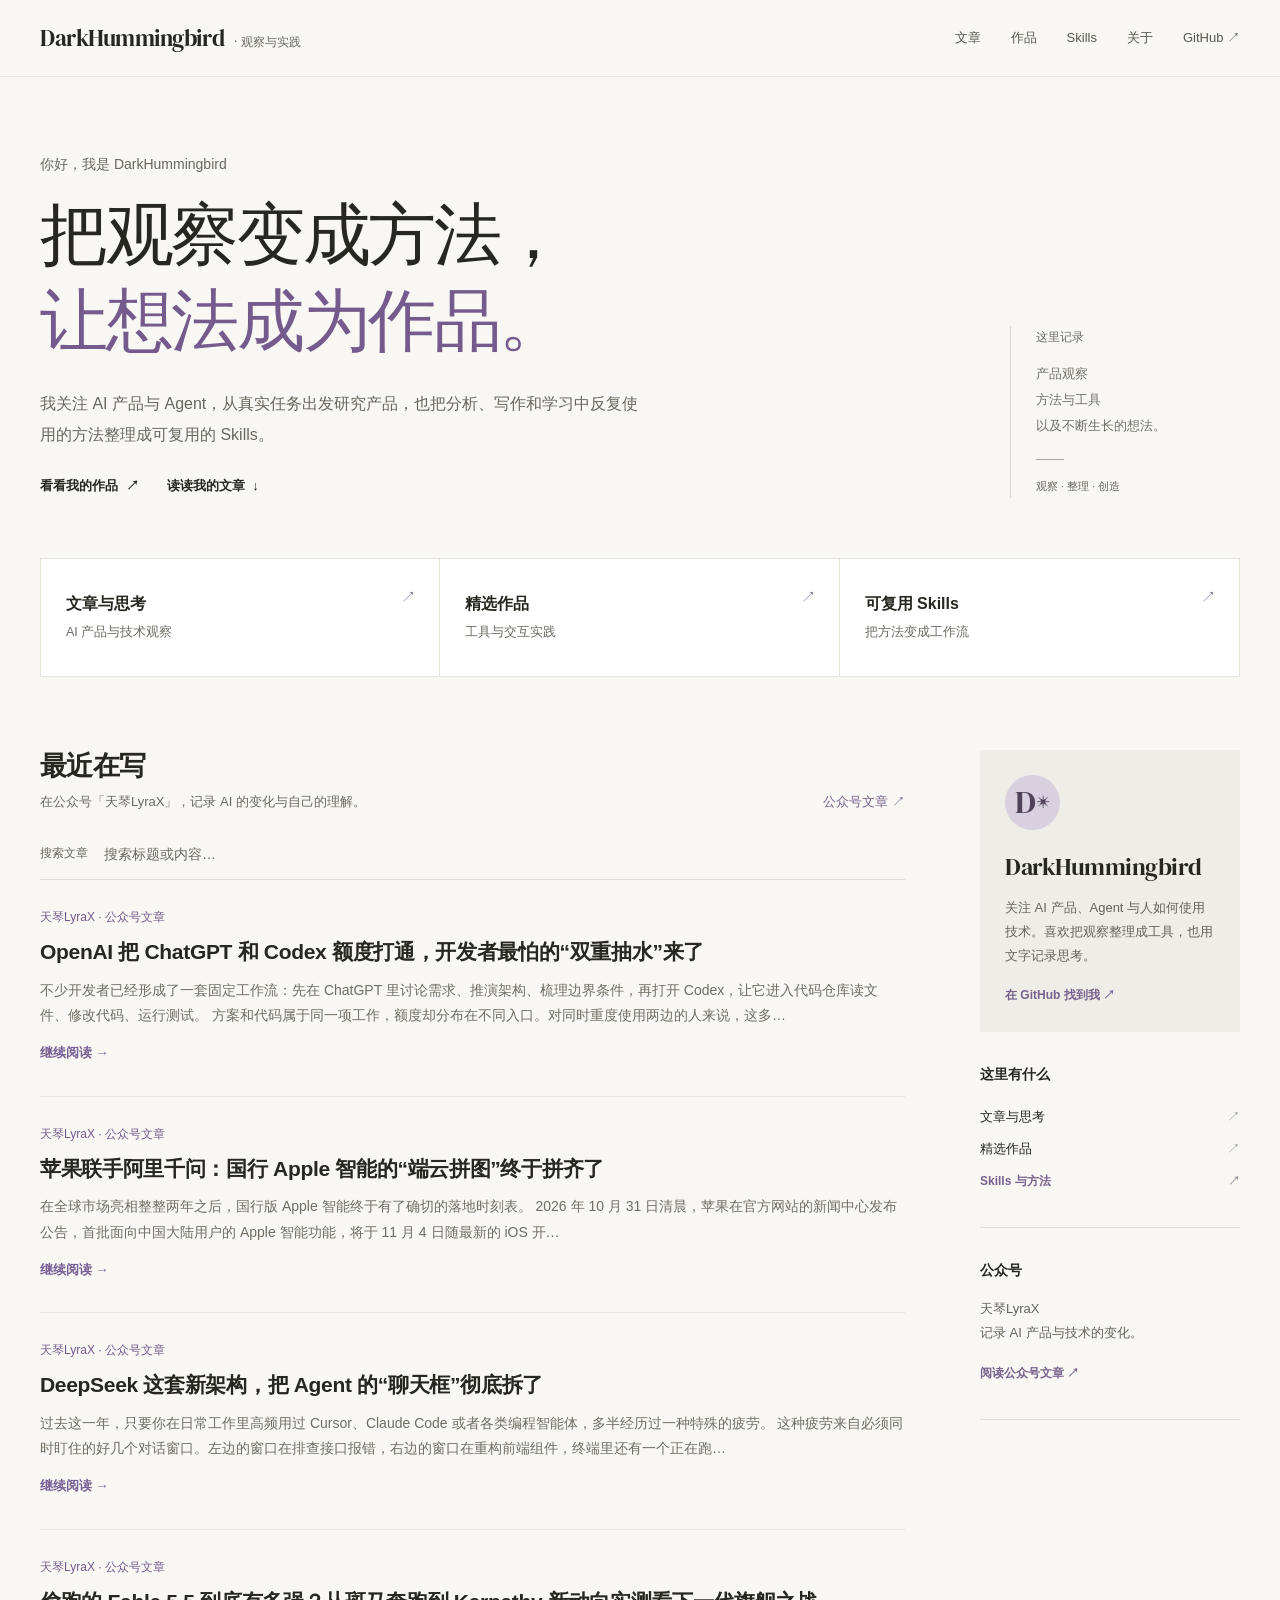
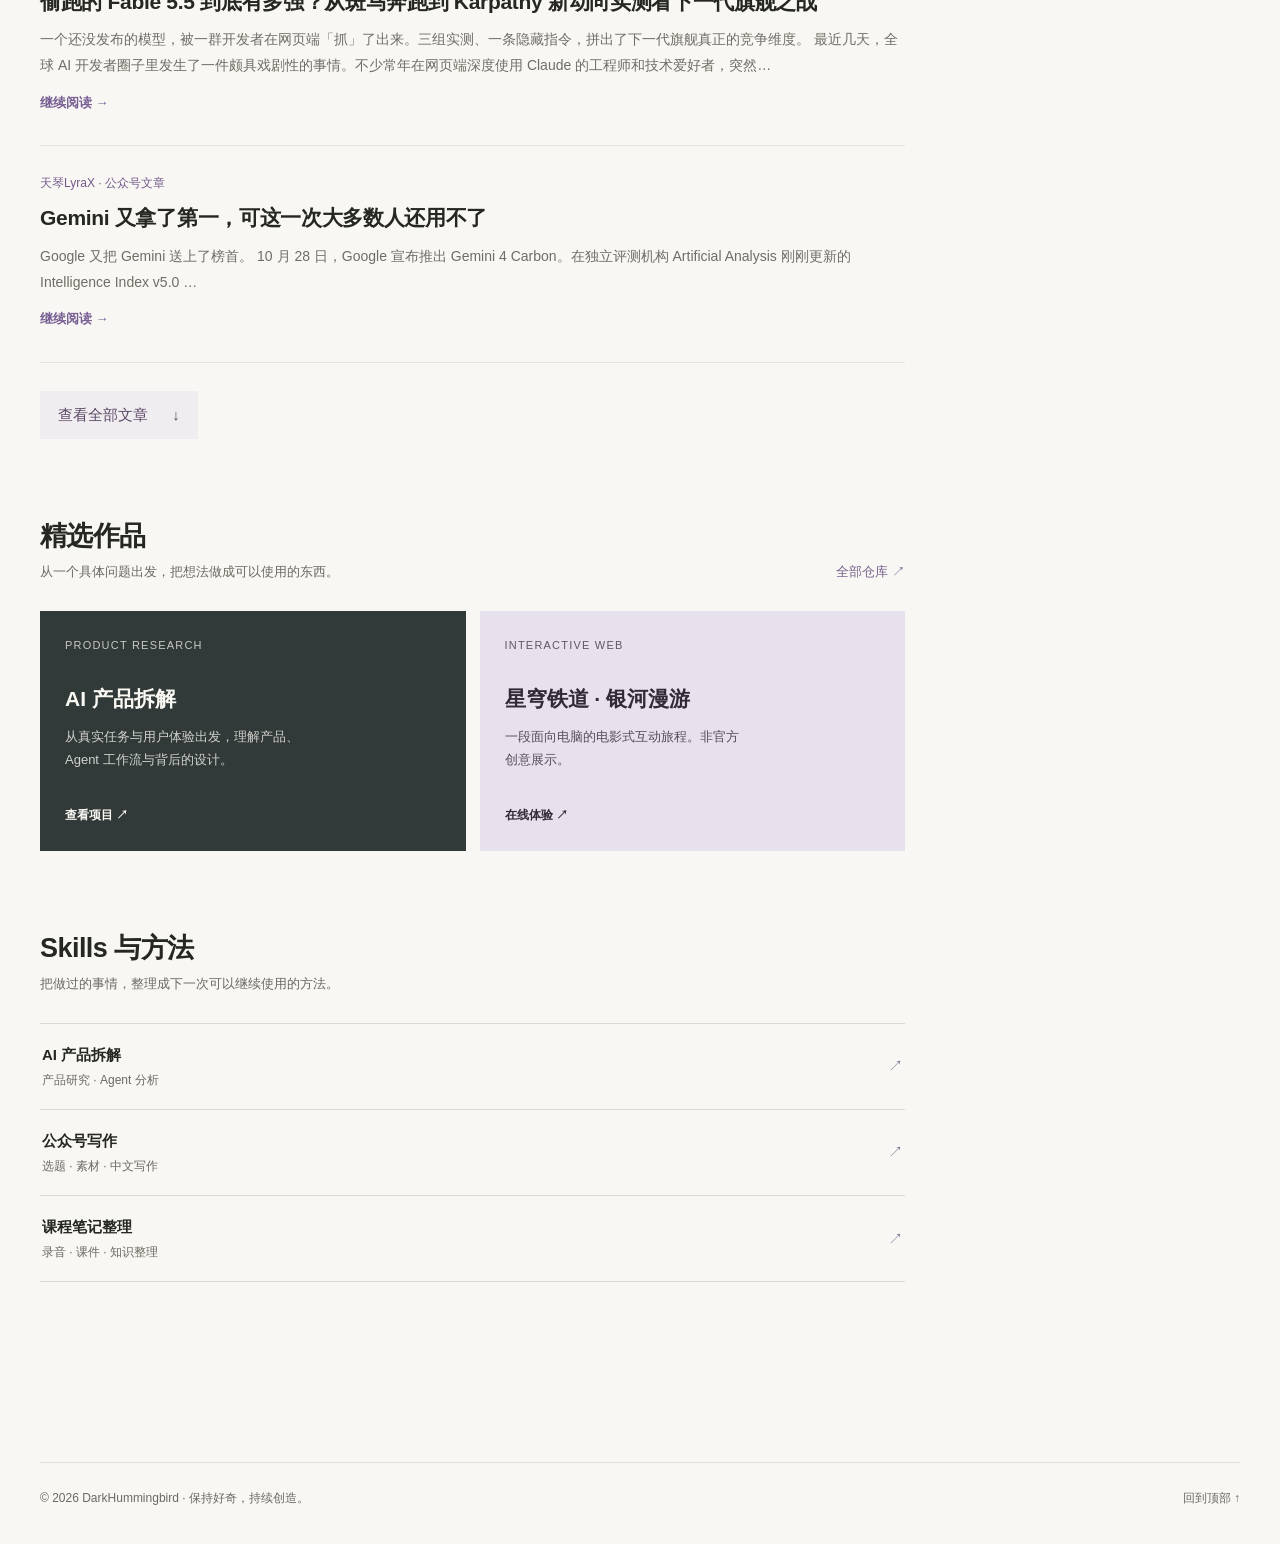
==== commit 96678b13: "Redesign personal site and add article library" ====
--- a/index.html
+++ b/index.html
@@ -1,13 +1,18 @@
 <!doctype html>
 <html lang="zh-CN">
-<head><meta charset="UTF-8"><meta name="viewport" content="width=device-width,initial-scale=1"><meta name="theme-color" content="#0f1011"><meta name="description" content="DarkHummingbird 的个人空间。探索想法、作品与日常。"><title>DarkHummingbird — 个人空间</title><link rel="preload" href="assets/display.ttf" as="font" type="font/ttf" crossorigin><link rel="stylesheet" href="style.css"></head>
-<body><a class="skip" href="#work">跳至作品</a>
-<header><a class="brand" href="#home">DarkHummingbird<span>个人空间</span></a><nav aria-label="主导航"><a href="#work">作品</a><a href="#about">关于</a><a href="#notes">随笔</a></nav><a class="nav-cta" href="https://github.com/DarkHummingbird" target="_blank" rel="noopener noreferrer">GitHub <svg class="arrow" viewBox="0 0 24 24" aria-hidden="true"><path d="M5 12h14m-6-6 6 6-6 6"/></svg></a></header>
-<main id="home">
-<section class="hero"><div class="hero-inner"><span class="badge">A SPACE FOR IDEAS & EXPLORATION</span><h1>A curious mind.<br><em>An open world.</em></h1><p class="hero-chinese">心怀好奇，创造属于自己的世界。</p><p class="hero-description">这里收藏我的作品、思考，和生活的片刻。<br>让每一个想法，都有机会慢慢生长。</p><a class="button" href="#work">探索作品 <svg class="arrow" viewBox="0 0 24 24" aria-hidden="true"><path d="M5 12h14m-6-6 6 6-6 6"/></svg></a></div><div class="hero-foot"><span>DARKHUMMINGBIRD</span><span>创造 · 探索 · 记录</span></div></section>
-<section class="section wrap" id="work"><div class="section-heading"><h2>Ideas, brought to life.<span>让想法，成为作品。</span></h2><p>从零散的灵感到具体的实践，<br>每一次动手，都是一次新的探索。</p></div><div class="projects"><button class="project iris" data-project="0"><div class="tile-top"><span>CREATIVE ARCHIVE</span><svg class="arrow" viewBox="0 0 24 24" aria-hidden="true"><path d="M5 12h14m-6-6 6 6-6 6"/></svg></div><h3>灵感收集所</h3><p>让零散的灵感，<br>找到彼此的联系。</p><div class="archive-art" aria-hidden="true"><div class="paper p-back">OBSERVATIONS<br><span>Look a little<br>closer.</span></div><div class="paper p-front">IDEAS IN PROGRESS<span>Stay<br><i>curious.</i></span><small>A COLLECTION OF POSSIBILITIES</small></div></div><span class="tile-footer">内容整理 · 示例项目</span></button><button class="project orchid" data-project="1"><div class="tile-top"><span>VISUAL JOURNAL</span><svg class="arrow" viewBox="0 0 24 24" aria-hidden="true"><path d="M5 12h14m-6-6 6 6-6 6"/></svg></div><h3>慢一点，去看世界</h3><p>留住旅途中，<br>平凡而动人的片刻。</p><div class="photo-art"><img src="assets/atmosphere.jpg" alt="山雾在群山与森林之间缓缓流动" width="2400" height="1600" loading="lazy"><span>Somewhere,<br><i>out there.</i></span></div><span class="tile-footer">摄影记录 · 示例项目</span></button></div><p class="demo-note">作品为示例内容，等待真实的故事加入。</p></section>
-<section class="about-section" id="about"><div class="wrap"><h2>More than the work.<span>作品之外，也是生活。</span></h2><div class="about-grid"><div class="about-statement">认真做事。<br>也认真，<br><em>感受生活。</em></div><div class="about-copy"><p>我相信，好的作品源于对日常的观察，也来自不断尝试的勇气。</p><p>这个网站是我的线上小屋，用来安放作品、记录思考，也认识同样热爱创造的人。工作之外，喜欢走进自然、阅读和拍照。</p><p>愿意为有趣的想法留一点时间，为新的可能保持开放。</p><div class="interests"><span>设计与创造</span><span>技术探索</span><span>阅读与记录</span><span>自然与旅行</span></div><small>示例介绍 · 等待写下自己的故事</small></div></div></div></section>
-<section class="notes section wrap" id="notes"><div class="section-heading"><h2>Notes along the way.<span>边走，边记。</span></h2><p>关于创造、观察，以及日常。<br>给尚未成形的想法，一个落脚的地方。</p></div><div class="note-list"><button class="note" data-note="0"><span class="note-category">创造 / CREATE</span><h3>先开始，再慢慢变好</h3><span class="note-date">示例随笔 · 3 分钟</span><svg class="arrow" viewBox="0 0 24 24" aria-hidden="true"><path d="M5 12h14m-6-6 6 6-6 6"/></svg></button><button class="note" data-note="1"><span class="note-category">观察 / OBSERVE</span><h3>从日常里，找回好奇心</h3><span class="note-date">示例随笔 · 2 分钟</span><svg class="arrow" viewBox="0 0 24 24" aria-hidden="true"><path d="M5 12h14m-6-6 6 6-6 6"/></svg></button><button class="note" data-note="2"><span class="note-category">生活 / LIVE</span><h3>给自己留一点空白</h3><span class="note-date">示例随笔 · 2 分钟</span><svg class="arrow" viewBox="0 0 24 24" aria-hidden="true"><path d="M5 12h14m-6-6 6 6-6 6"/></svg></button></div></section>
-<section class="contact wrap" id="contact"><div class="contact-panel"><span class="contact-label">GOOD THINGS START WITH A HELLO.</span><h2>Let’s make<br><em>something matter.</em></h2><p>交流一个想法，分享一份好奇。<br>期待在下一个作品里，遇见新的可能。</p><a class="button dark-button" href="https://github.com/DarkHummingbird" target="_blank" rel="noopener noreferrer">在 GitHub 找到我 <svg class="arrow" viewBox="0 0 24 24" aria-hidden="true"><path d="M5 12h14m-6-6 6 6-6 6"/></svg></a></div></section>
-</main><footer class="wrap"><a class="footer-brand" href="#home">DarkHummingbird</a><span>© <span id="year">2026</span> · 保持好奇，持续创造。</span><a href="#home">回到顶部 <span aria-hidden="true">↑</span></a></footer>
-<dialog id="detail" aria-labelledby="detail-title"><button class="close" aria-label="关闭详情"><svg viewBox="0 0 24 24" aria-hidden="true"><path d="m6 6 12 12M6 18 18 6"/></svg></button><p id="detail-label"></p><h2 id="detail-title"></h2><div id="detail-body"></div></dialog><script src="script.js"></script></body></html>
+<head>
+<meta charset="utf-8"><meta name="viewport" content="width=device-width,initial-scale=1"><meta name="theme-color" content="#f8f7f3"><meta name="description" content="DarkHummingbird 的个人网站：AI 产品观察、Agent、可复用 Skills 和公众号文章。"><title>DarkHummingbird · 观察与实践</title><link rel="stylesheet" href="style.css"><script src="script.js" defer></script>
+</head>
+<body id="top">
+<a class="skip" href="#content">跳至正文</a>
+<header class="top"><div class="shell top-inner"><a class="brand" href="#top">DarkHummingbird <span>· 观察与实践</span></a><nav aria-label="主导航"><a href="#writing">文章</a><a href="#projects">作品</a><a href="#skills">Skills</a><a href="#about">关于</a><a href="https://github.com/DarkHummingbird" target="_blank" rel="noopener noreferrer">GitHub ↗</a></nav></div></header>
+<main id="content" class="shell">
+<section class="intro" id="about"><div><p class="hello">你好，我是 DarkHummingbird</p><h1>把观察变成方法，<br><em>让想法成为作品。</em></h1><p class="intro-copy">我关注 AI 产品与 Agent，从真实任务出发研究产品，也把分析、写作和学习中反复使用的方法整理成可复用的 Skills。</p><div class="intro-links"><a href="#projects">看看我的作品 <span>↗</span></a><a href="#writing">读读我的文章 <span>↓</span></a></div></div><div class="intro-aside"><span>这里记录</span><p>产品观察<br>方法与工具<br>以及不断生长的想法。</p><span class="aside-line"></span><small>观察 · 整理 · 创造</small></div></section>
+<section class="shortcuts" aria-label="快捷入口"><a href="#writing"><span>文章与思考</span><small>AI 产品与技术观察</small><b>↗</b></a><a href="#projects"><span>精选作品</span><small>工具与交互实践</small><b>↗</b></a><a href="#skills"><span>可复用 Skills</span><small>把方法变成工作流</small><b>↗</b></a></section>
+<div class="layout"><div class="main-column">
+<section class="content-section" id="writing"><div class="section-top"><div><h2>最近在写</h2><p>在公众号「天琴LyraX」，记录 AI 的变化与自己的理解。</p></div><a href="https://mp.weixin.qq.com/s/vsU_FOaKF6AV80KqGMbpTw" target="_blank" rel="noopener noreferrer">公众号文章 ↗</a></div><div class="search"><label for="search">搜索文章</label><input id="search" type="search" placeholder="搜索标题或内容…" autocomplete="off"></div><div id="articles" class="article-list" aria-live="polite"></div><p id="empty" class="empty" hidden>没有找到相关文章，试试其他关键词。</p><button class="show-all" id="show-all" type="button">查看全部文章 <span>↓</span></button></section>
+<section class="content-section" id="projects"><div class="section-top"><div><h2>精选作品</h2><p>从一个具体问题出发，把想法做成可以使用的东西。</p></div><a href="https://github.com/DarkHummingbird?tab=repositories" target="_blank" rel="noopener noreferrer">全部仓库 ↗</a></div><div class="project-grid"><a class="project project-ink" href="https://github.com/DarkHummingbird/ai-product-teardown"><span>PRODUCT RESEARCH</span><h3>AI 产品拆解</h3><p>从真实任务与用户体验出发，理解产品、Agent 工作流与背后的设计。</p><strong>查看项目 ↗</strong></a><a class="project project-lilac" href="https://darkhummingbird.github.io/star-rail-galactic-journal/"><span>INTERACTIVE WEB</span><h3>星穹铁道 · 银河漫游</h3><p>一段面向电脑的电影式互动旅程。非官方创意展示。</p><strong>在线体验 ↗</strong></a></div></section>
+<section class="content-section" id="skills"><div class="section-top"><div><h2>Skills 与方法</h2><p>把做过的事情，整理成下一次可以继续使用的方法。</p></div></div><div class="skill-list"><a href="https://github.com/DarkHummingbird/ai-product-teardown"><span><strong>AI 产品拆解</strong><small>产品研究 · Agent 分析</small></span><b>↗</b></a><a href="https://github.com/DarkHummingbird/wechat-writing"><span><strong>公众号写作</strong><small>选题 · 素材 · 中文写作</small></span><b>↗</b></a><a href="https://github.com/DarkHummingbird/course-notes-skill"><span><strong>课程笔记整理</strong><small>录音 · 课件 · 知识整理</small></span><b>↗</b></a></div></section>
+</div><aside class="sidebar"><div class="sidebar-about"><div class="monogram" aria-hidden="true">D<span>✳</span></div><h2>DarkHummingbird</h2><p>关注 AI 产品、Agent 与人如何使用技术。喜欢把观察整理成工具，也用文字记录思考。</p><a href="https://github.com/DarkHummingbird" target="_blank" rel="noopener noreferrer">在 GitHub 找到我 ↗</a></div><div class="sidebar-block"><h3>这里有什么</h3><a href="#writing">文章与思考 <span>↗</span></a><a href="#projects">精选作品 <span>↗</span></a><a href="#skills">Skills 与方法 <span>↗</span></a></div><div class="sidebar-block"><h3>公众号</h3><p>天琴LyraX<br>记录 AI 产品与技术的变化。</p><a href="https://mp.weixin.qq.com/s/vsU_FOaKF6AV80KqGMbpTw">阅读公众号文章 ↗</a></div></aside></div>
+</main><footer class="shell footer"><span>© 2026 DarkHummingbird · 保持好奇，持续创造。</span><a href="#top">回到顶部 ↑</a></footer>
+</body></html>
--- a/style.css
+++ b/style.css
@@ -1,5 +1 @@
-@font-face{font-family:Display;src:url('assets/display.ttf') format('truetype');font-weight:400;font-display:swap}
-:root{--canvas:#0f1011;--abyss:#090a0b;--surface:#2e2e2e;--text:#f5f5f7;--body:#9f9fa0;--line:#ffffff26;--iris:#847dff;--orchid:#dd90d8;--silver:#cacaca;--sans:'Helvetica Neue',Arial,'PingFang SC','Microsoft YaHei',sans-serif;--display:Display,'Songti SC','STSong',serif;--mono:'SFMono-Regular',Consolas,monospace;color-scheme:dark}*{box-sizing:border-box}html{scroll-behavior:smooth;scroll-padding-top:110px}body{margin:0;background:var(--canvas);color:var(--text);font-family:var(--sans);-webkit-font-smoothing:antialiased}::selection{background:var(--silver);color:#090a0b}a{color:inherit;text-decoration:none}button{font:inherit;cursor:pointer;color:inherit}a,button{touch-action:manipulation;-webkit-tap-highlight-color:transparent}a:focus-visible,button:focus-visible{outline:2px solid currentColor;outline-offset:6px}button,a{transition:background-color .2s ease,opacity .2s ease}.wrap{max-width:1280px;margin:0 auto;padding-left:40px;padding-right:40px}.arrow{width:21px;height:21px;fill:none;stroke:currentColor;stroke-width:1.4;stroke-linecap:round;stroke-linejoin:round;flex-shrink:0}.skip{position:fixed;top:-60px;left:20px;z-index:20;background:#fff;color:#000;padding:14px}.skip:focus{top:10px}header{position:absolute;top:0;left:0;right:0;z-index:10;max-width:1360px;margin:auto;padding:28px 48px;display:flex;align-items:center;justify-content:space-between;gap:24px}.brand{font-family:var(--display);font-size:26px;letter-spacing:-.6px;line-height:1.1}.brand>span{font-family:var(--sans);font-size:10px;letter-spacing:3px;display:block;color:#d2d2d3;margin-top:8px}nav{display:flex;gap:8px;background:#ffffff0a;border:1px solid #ffffff25;padding:5px;border-radius:12px;backdrop-filter:blur(24px)}nav a{padding:10px 22px;font-size:13px;border-radius:8px}nav a:hover{background:#ffffff1a}.nav-cta,.button{display:inline-flex;align-items:center;justify-content:center;gap:26px;background:#fff;color:#000;border-radius:8px;padding:14px 20px;font-size:14px;font-weight:400}.nav-cta{padding:12px 18px;font-size:12px;gap:20px}.button:hover,.nav-cta:hover{background:#ddd}.hero{min-height:860px;position:relative;isolation:isolate;display:flex;align-items:center;justify-content:center;text-align:center;background:#14202a;overflow:hidden}.hero::before{content:'';position:absolute;inset:0;z-index:-2;background:url('assets/atmosphere.jpg') center 56%/cover no-repeat;filter:saturate(.4) brightness(.55)}.hero::after{content:'';position:absolute;inset:0;z-index:-1;background:linear-gradient(180deg,#0f1011d9 0%,#0f10112b 45%,#0f101130 60%,#0f1011 100%)}.hero-inner{padding:166px 24px 125px;animation:reveal 2.5s cubic-bezier(.455,.03,.515,.955)}.badge{display:inline-block;font-family:var(--mono);font-size:10px;letter-spacing:1.3px;padding:10px 20px;border:1px solid #ffffff30;border-radius:999px;background:#ffffff0d;line-height:1.5}h1{font-family:var(--display);font-weight:400;font-size:clamp(66px,7.5vw,104px);line-height:.98;letter-spacing:-2px;margin:34px 0 27px;text-wrap:balance}h1 em,h2 em,.about-statement em{font-weight:400;font-style:italic}.hero-chinese{font-family:'Songti SC','STSong',serif;font-size:23px;font-weight:300;letter-spacing:3px;margin:0 0 17px}.hero-description{color:#c3c5c8;font-size:14px;line-height:1.9;margin:0 0 30px}.hero-foot{position:absolute;bottom:35px;left:48px;right:48px;display:flex;justify-content:space-between;color:#afb0b3;font-family:var(--mono);font-size:10px;letter-spacing:1.3px}.section{padding-top:105px;padding-bottom:105px}.section-heading{display:flex;align-items:end;justify-content:space-between;gap:32px;margin-bottom:44px}h2{font-family:var(--display);font-weight:400;font-size:clamp(38px,4.2vw,58px);letter-spacing:-1px;line-height:1.07;margin:0;text-wrap:balance}.section-heading h2>span,.about-section h2>span{display:block;font-family:'Songti SC','STSong',serif;font-size:24px;letter-spacing:1px;margin-top:17px;color:#d8d8db}.section-heading>p{font-size:13px;color:var(--body);line-height:1.9;margin:0 0 1px}.projects{display:grid;grid-template-columns:1fr 1fr;gap:16px}.project{position:relative;overflow:hidden;min-height:585px;border:0;border-radius:30px;padding:32px;text-align:left;color:#171522;display:flex;flex-direction:column;align-items:stretch}.iris{background:var(--iris)}.orchid{background:var(--orchid)}.project:hover{filter:brightness(1.045)}.tile-top{display:flex;justify-content:space-between;align-items:center;font-family:var(--mono);font-size:10px;letter-spacing:1px;margin-bottom:35px}.tile-top .arrow{width:24px;height:24px}.project h3{font-family:'Songti SC','STSong',serif;font-weight:400;font-size:36px;margin:0 0 15px;letter-spacing:-1px}.project>p{font-size:14px;line-height:1.8;margin:0;color:#25213a}.archive-art{position:relative;height:265px;margin:25px 0 5px;display:flex;align-items:center;justify-content:center}.paper{position:absolute;width:195px;height:236px;border-radius:4px;padding:20px;font-family:var(--mono);font-size:8px;letter-spacing:1px}.paper>span{display:block;font-family:var(--display);font-size:42px;line-height:1.03;letter-spacing:-1px;margin-top:28px}.p-back{background:#302951;color:#c4bcf1;transform:translate(-54px,7px) rotate(-12deg)}.p-back>span{font-size:32px}.p-front{background:#e8e2ff;color:#302951;transform:translate(38px,3px) rotate(8deg)}.paper small{display:block;font-size:6px;margin-top:32px}.tile-footer{font-size:10px;letter-spacing:.5px;display:block;margin-top:auto;padding-top:18px}.photo-art{position:relative;height:245px;overflow:hidden;border-radius:8px;margin-top:30px;margin-bottom:7px}.photo-art img{width:100%;height:100%;object-fit:cover;filter:saturate(.3) brightness(.65)}.photo-art>span{position:absolute;left:25px;bottom:25px;font:38px/.95 var(--display);letter-spacing:-.5px;color:#fff}.demo-note{text-align:center;color:var(--body);font-size:11px;margin:24px 0 0}.about-section{background:var(--abyss);padding:100px 0 110px}.about-section h2{text-align:center}.about-grid{display:grid;grid-template-columns:1fr 1fr;gap:100px;max-width:1020px;margin:76px auto 0}.about-statement{font-family:'Songti SC','STSong',serif;font-size:55px;font-weight:300;line-height:1.5;letter-spacing:-1px}.about-statement em{color:#cacaca;font-style:normal}.about-copy p{font-size:15px;line-height:2;color:var(--body);margin:0 0 20px}.about-copy p:first-child{color:#d7d7da;font-size:18px;line-height:1.8}.interests{display:grid;grid-template-columns:1fr 1fr;gap:15px;margin:30px 0;font-size:12px;color:#c5c5c8}.about-copy small{font-size:10px;color:var(--body)}.notes{padding-top:110px;padding-bottom:110px}.note{width:100%;background:transparent;text-align:left;border:0;border-bottom:1px solid var(--line);padding:30px 8px;display:grid;grid-template-columns:155px 1fr 155px 24px;gap:20px;align-items:center}.note:hover{background:#ffffff06}.note-category{font:10px/1.5 var(--mono);letter-spacing:.4px;color:var(--body)}.note h3{font-family:'Songti SC','STSong',serif;font-size:24px;font-weight:400;margin:0}.note-date{font-size:11px;color:var(--body)}.contact{padding-bottom:60px}.contact-panel{text-align:center;background:var(--silver);border-radius:30px;color:#111;padding:65px 30px 60px}.contact-label{font:10px/1.7 var(--mono);letter-spacing:1px}.contact h2{font-size:76px;line-height:1.02;margin:26px 0 24px;letter-spacing:-1.5px}.contact p{font-size:14px;line-height:1.9;color:#49494a;margin-bottom:25px}.dark-button{background:#0f1011;color:#fff}.dark-button:hover{background:#2e2e2e}footer{display:flex;align-items:center;justify-content:space-between;gap:24px;padding-top:35px;padding-bottom:40px;font-size:10px;color:var(--body)}.footer-brand{font-family:var(--display);font-size:23px;color:var(--text)}footer>a:last-child{font-size:11px}footer>a:last-child span{margin-left:10px}dialog{position:fixed;background:#191a1b;color:var(--text);border:1px solid var(--line);border-radius:16px;padding:50px;max-width:650px;width:calc(100% - 32px);max-height:85dvh}dialog::backdrop{background:#000b;backdrop-filter:blur(12px)}#detail-label{font:10px/1.5 var(--mono);letter-spacing:1px;color:var(--body);margin:0 0 24px}dialog h2{font-family:'Songti SC','STSong',serif;font-size:33px;line-height:1.4;margin-bottom:25px}#detail-body{color:#b6b6b8;font-size:15px;line-height:2}.close{background:none;border:0;position:absolute;right:15px;top:15px;padding:8px}.close svg{width:20px;height:20px;fill:none;stroke:currentColor;stroke-width:1.5}body:has(dialog[open]){overflow:hidden}@keyframes reveal{from{opacity:.3;filter:blur(6px);transform:translateY(12px)}to{opacity:1;filter:blur(0);transform:none}}@media(min-width:1600px){.hero{min-height:920px}}@media(max-width:900px){header{padding:26px 30px}.brand{font-size:22px}nav a{padding:9px 17px}.wrap{padding-left:28px;padding-right:28px}.hero{min-height:800px}.hero h1{font-size:84px}.section-heading{align-items:start;flex-direction:column;gap:22px}.about-grid{gap:45px}.project{min-height:550px;padding:26px}.project h3{font-size:30px}.archive-art{transform:scale(.88);margin-left:-20px;margin-right:-20px}.note{grid-template-columns:115px 1fr 24px}.note-date{display:none}.contact h2{font-size:64px}}@media(max-width:640px){html{scroll-padding-top:30px}.wrap{padding-left:20px;padding-right:20px}header{padding:23px 20px;flex-wrap:wrap;gap:20px}.brand{font-size:22px}.brand>span{font-size:9px;margin-top:6px}nav{order:3;width:100%;justify-content:center;border-color:#ffffff20;padding:2px}nav a{padding:10px 28px;font-size:12px}.nav-cta{font-size:11px;padding:11px 13px;gap:12px}.nav-cta .arrow{width:17px;height:17px}.hero{min-height:790px}.hero-inner{padding:210px 17px 130px}.badge{font-size:8px;letter-spacing:.8px;padding:9px 15px}.hero h1{font-size:clamp(46px,11.8vw,72px);letter-spacing:-1px;line-height:1.05;margin-top:30px}.hero-chinese{font-size:17px;letter-spacing:1px}.hero-description{font-size:12px;line-height:2;margin-bottom:25px}.hero-foot{left:22px;right:22px;bottom:28px;font-size:8px;letter-spacing:.4px}.button{font-size:13px;padding:14px 19px;gap:25px}.section{padding-top:68px;padding-bottom:68px}.section-heading{margin-bottom:30px;gap:20px}h2{font-size:36px;letter-spacing:-.6px}.section-heading h2>span,.about-section h2>span{font-size:20px;margin-top:14px}.section-heading>p{font-size:12px}.projects{grid-template-columns:1fr;gap:18px}.project{padding:28px;min-height:565px;border-radius:26px}.project h3{font-size:34px}.archive-art{transform:none;margin-left:0;margin-right:0}.photo-art{height:250px}.demo-note{font-size:10px}.about-section{padding:68px 0}.about-grid{grid-template-columns:1fr;gap:28px;margin-top:42px}.about-statement{font-size:43px;line-height:1.5;text-align:center}.about-copy{padding:0 8px}.about-copy p{font-size:14px}.about-copy p:first-child{font-size:16px}.note{grid-template-columns:1fr 22px;gap:10px;padding:25px 4px}.note-category{grid-column:1;font-size:9px}.note h3{grid-column:1;font-size:22px}.note>.arrow{grid-column:2;grid-row:1/3}.contact{padding-bottom:25px}.contact-panel{padding:45px 18px;border-radius:26px}.contact-label{font-size:8px;letter-spacing:.5px}.contact h2{font-size:clamp(38px,9vw,54px);letter-spacing:-1px;margin:25px 0}.contact p{font-size:12px}footer{flex-wrap:wrap;gap:20px;padding-top:28px;padding-bottom:30px}.footer-brand{font-size:24px;flex-basis:100%}footer>span{font-size:9px}dialog{padding:48px 26px 26px}dialog h2{font-size:28px}}@media(prefers-reduced-motion:reduce){html{scroll-behavior:auto}*,*::before,*::after{animation:none!important;transition:none!important}}@media(prefers-reduced-transparency:reduce){nav{background:#191a1b;backdrop-filter:none}dialog::backdrop{background:#000e;backdrop-filter:none}}
-
-/* Legible metadata at every viewport. */
-.brand>span,.badge,.hero-foot,.tile-top,.tile-footer,.demo-note,.about-copy small,.note-category,.note-date,.contact-label,#detail-label{font-size:11px}footer>span{font-size:10px}.photo-art{background:#171a1b}.photo-art img{filter:saturate(.3) brightness(.4)}
+@font-face{font-family:Display;src:url('assets/display.ttf') format('truetype');font-display:swap}*{box-sizing:border-box}html{scroll-behavior:smooth}body{margin:0;background:#f8f7f3;color:#252720;font-family:-apple-system,BlinkMacSystemFont,"PingFang SC","Microsoft YaHei",sans-serif;font-size:15px;line-height:1.75}a{color:inherit;text-decoration:none}a:hover{color:#796095}button,input{font:inherit}.shell{width:min(1200px,calc(100% - 64px));margin:auto}.skip{position:absolute;left:-9999px}.skip:focus{left:1rem;top:1rem;background:#fff;z-index:10;padding:.5rem}.top{border-bottom:1px solid #e5e3dc;background:#f8f7f3}.top-inner{min-height:76px;display:flex;align-items:center;justify-content:space-between;gap:28px}.brand{font-family:Display,Georgia,serif;font-size:23px;letter-spacing:-.02em;white-space:nowrap}.brand span{font-family:system-ui,sans-serif;font-size:12px;color:#6a6961;letter-spacing:0;margin-left:5px}.top nav{display:flex;align-items:center;gap:30px;font-size:13px;color:#57584f}.intro{display:grid;grid-template-columns:1fr 230px;gap:70px;align-items:end;padding:75px 0 60px}.hello{margin:0 0 15px;color:#68675f;font-size:14px}.intro h1{font-size:clamp(38px,5.3vw,68px);line-height:1.28;letter-spacing:-.035em;font-weight:550;margin:0}.intro h1 em{font-style:normal;color:#755b8d}.intro-copy{max-width:610px;color:#66675e;margin:24px 0 0;font-size:16px;line-height:1.9}.intro-links{display:flex;gap:28px;margin-top:25px;font-weight:600;font-size:13px}.intro-links span{margin-left:4px}.intro-aside{border-left:1px solid #d9d6ce;padding-left:25px;color:#727169;font-size:13px}.intro-aside>span:first-child{font-size:12px;color:#6b6961}.intro-aside p{margin:12px 0 20px;line-height:2}.intro-aside small{color:#6b6961}.aside-line{display:block;width:28px;height:1px;background:#aaa49b;margin-bottom:15px}.shortcuts{display:grid;grid-template-columns:repeat(3,1fr);border:1px solid #e6e3da;background:#fff}.shortcuts a{position:relative;min-height:117px;padding:22px 25px;border-right:1px solid #e6e3da;display:flex;flex-direction:column;justify-content:center}.shortcuts a:last-child{border:0}.shortcuts a:hover{background:#f4f1f7}.shortcuts span{font-weight:650;font-size:16px}.shortcuts small{color:#6c6a63;margin-top:4px}.shortcuts b{position:absolute;right:23px;top:25px;color:#8c7a9a;font-weight:400}.layout{display:grid;grid-template-columns:minmax(0,1fr) 260px;gap:75px;margin:72px 0 100px}.main-column{min-width:0}.content-section{scroll-margin-top:24px;margin-bottom:80px}.section-top{display:flex;justify-content:space-between;align-items:end;gap:20px;margin-bottom:27px}.section-top h2{font-size:27px;line-height:1.3;letter-spacing:-.02em;margin:0 0 7px;font-weight:650}.section-top p{margin:0;color:#6b6961;font-size:13px}.section-top>a{white-space:nowrap;color:#78628d;font-size:13px}.search{display:flex;align-items:center;border-bottom:1px solid #dfddd5;padding:0 0 12px;gap:14px}.search label{font-size:12px;color:#68675f;white-space:nowrap}.search input{background:transparent;border:0;outline:0;width:100%;color:#252720;font-size:14px}.search input::placeholder{color:#6b6961}.search:focus-within{border-color:#796095}.article{padding:27px 0 30px;border-bottom:1px solid #e7e4dc}.article-type,.reading-type{font-size:12px;color:#755b8d;margin:0 0 8px}.article h3{font-size:21px;line-height:1.5;letter-spacing:-.015em;margin:0 0 10px;font-weight:650}.excerpt{font-size:14px;line-height:1.85;color:#6e6e65;margin:0 0 10px}.read-more{font-size:13px;font-weight:600;color:#796095}.show-all{display:block;margin:28px 0 0;padding:11px 18px;background:#f0edf1;color:#5c4b67;border:0;cursor:pointer}.show-all:hover{background:#e6e0e9}.show-all span{margin-left:20px}.empty{color:#777;padding:25px 0}.project-grid{display:grid;grid-template-columns:1fr 1fr;gap:14px}.project{min-height:240px;padding:25px;display:flex;flex-direction:column;align-items:flex-start}.project-ink{background:#323a39;color:#f9f8f2}.project-lilac{background:#e7e1ed;color:#312b38}.project:hover{color:inherit;filter:brightness(.96)}.project span{font-size:11px;letter-spacing:.11em;opacity:.75}.project h3{font-size:21px;margin:26px 0 8px}.project p{font-size:13px;line-height:1.75;margin:0;opacity:.8;max-width:33ch}.project strong{font-size:12px;margin-top:auto;padding-top:22px}.skill-list{border-top:1px solid #dedbd3}.skill-list a{display:flex;justify-content:space-between;align-items:center;padding:18px 2px;border-bottom:1px solid #dedbd3}.skill-list strong,.skill-list small{display:block}.skill-list strong{font-size:15px}.skill-list small{color:#6b6961;font-size:12px;margin-top:2px}.skill-list b{font-weight:400;color:#8c7a9a}.sidebar{padding-top:1px}.sidebar-about{padding:25px;background:#efede7}.monogram{height:55px;width:55px;border-radius:50%;background:#d8d0de;display:flex;align-items:center;justify-content:center;font:32px Display,Georgia,serif;color:#514258}.monogram span{font:13px sans-serif;margin-left:1px}.sidebar-about h2{font:24px Display,Georgia,serif;letter-spacing:-.02em;margin:20px 0 8px}.sidebar p{color:#65645c;font-size:13px;line-height:1.85}.sidebar-about>a,.sidebar-block>a:last-child{font-size:12px;color:#78628d;font-weight:600}.sidebar-block{padding:30px 0;border-bottom:1px solid #e1ded5}.sidebar-block h3{font-size:14px;margin:0 0 14px}.sidebar-block>a{display:block;font-size:13px;padding:5px 0}.sidebar-block>a span{float:right;color:#9d97a1}.footer{border-top:1px solid #e2dfd7;padding:25px 0 35px;color:#6b6961;font-size:12px;display:flex;justify-content:space-between;gap:15px}.reading{width:min(760px,calc(100% - 48px));margin:65px auto 100px}.back{font-size:13px;color:#796095}.reading-type{margin:40px 0 8px}.reading h1{font-size:clamp(30px,4vw,46px);line-height:1.4;letter-spacing:-.025em;margin:0}.reading-intro{color:#6b6961;font-size:13px;padding-bottom:27px;border-bottom:1px solid #dedbd3}.prose{font-size:16px;line-height:2;color:#363730;overflow-wrap:anywhere}.prose h2,.prose h3{line-height:1.4;margin:2em 0 .8em}.prose h2{font-size:25px}.prose h3{font-size:20px}.prose p{margin:1.2em 0}.prose a{color:#78628d;text-decoration:underline;text-underline-offset:3px}.prose img{display:block;max-width:100%;height:auto;margin:1.5em auto}.prose blockquote{border-left:2px solid #c5b8ca;color:#6f6d65;margin:1.5em 0;padding-left:1.2em}.prose pre{overflow:auto;background:#efede7;padding:18px}.prose table{display:block;overflow:auto;border-collapse:collapse}.prose td,.prose th{border:1px solid #dedbd3;padding:8px}.reading-end{border-top:1px solid #dedbd3;margin-top:50px;padding-top:25px;display:flex;justify-content:space-between;color:#796095;font-size:13px}::selection{background:#dcd1e6;color:#25212a}:focus-visible{outline:2px solid #795e92;outline-offset:4px}[hidden]{display:none!important}@media(max-width:800px){.shell{width:min(100% - 36px,650px)}.top-inner{align-items:flex-start;flex-direction:column;gap:5px;padding:15px 0}.top nav{gap:23px;max-width:100%;overflow-x:auto;padding-bottom:7px}.intro{padding:52px 0 38px;grid-template-columns:1fr;gap:27px}.intro h1{font-size:clamp(34px,8vw,52px)}.intro-aside{display:none}.intro-copy{font-size:15px}.shortcuts{grid-template-columns:1fr}.shortcuts a{min-height:76px;border-right:0;border-bottom:1px solid #e6e3da;padding:14px 18px}.shortcuts a:last-child{border-bottom:0}.shortcuts b{top:17px}.layout{grid-template-columns:1fr;gap:0;margin-top:55px}.sidebar{display:grid;grid-template-columns:1fr 1fr;gap:0 24px}.sidebar-about{grid-column:1/-1}.section-top{align-items:flex-start}.section-top>a{padding-top:6px}.content-section{margin-bottom:65px}.footer{flex-wrap:wrap}.reading{margin-top:40px}}@media(max-width:470px){.brand{font-size:20px}.brand span{font-size:11px}.top nav{gap:19px;font-size:12px}.project-grid{grid-template-columns:1fr}.project{min-height:210px}.section-top{display:block}.section-top>a{display:inline-block;margin-top:10px}.article h3{font-size:19px}.sidebar{grid-template-columns:1fr}.sidebar-about{grid-column:auto}.reading h1{font-size:30px}}@media(prefers-reduced-motion:reduce){html{scroll-behavior:auto}*{animation-duration:.01ms!important;transition-duration:.01ms!important}}
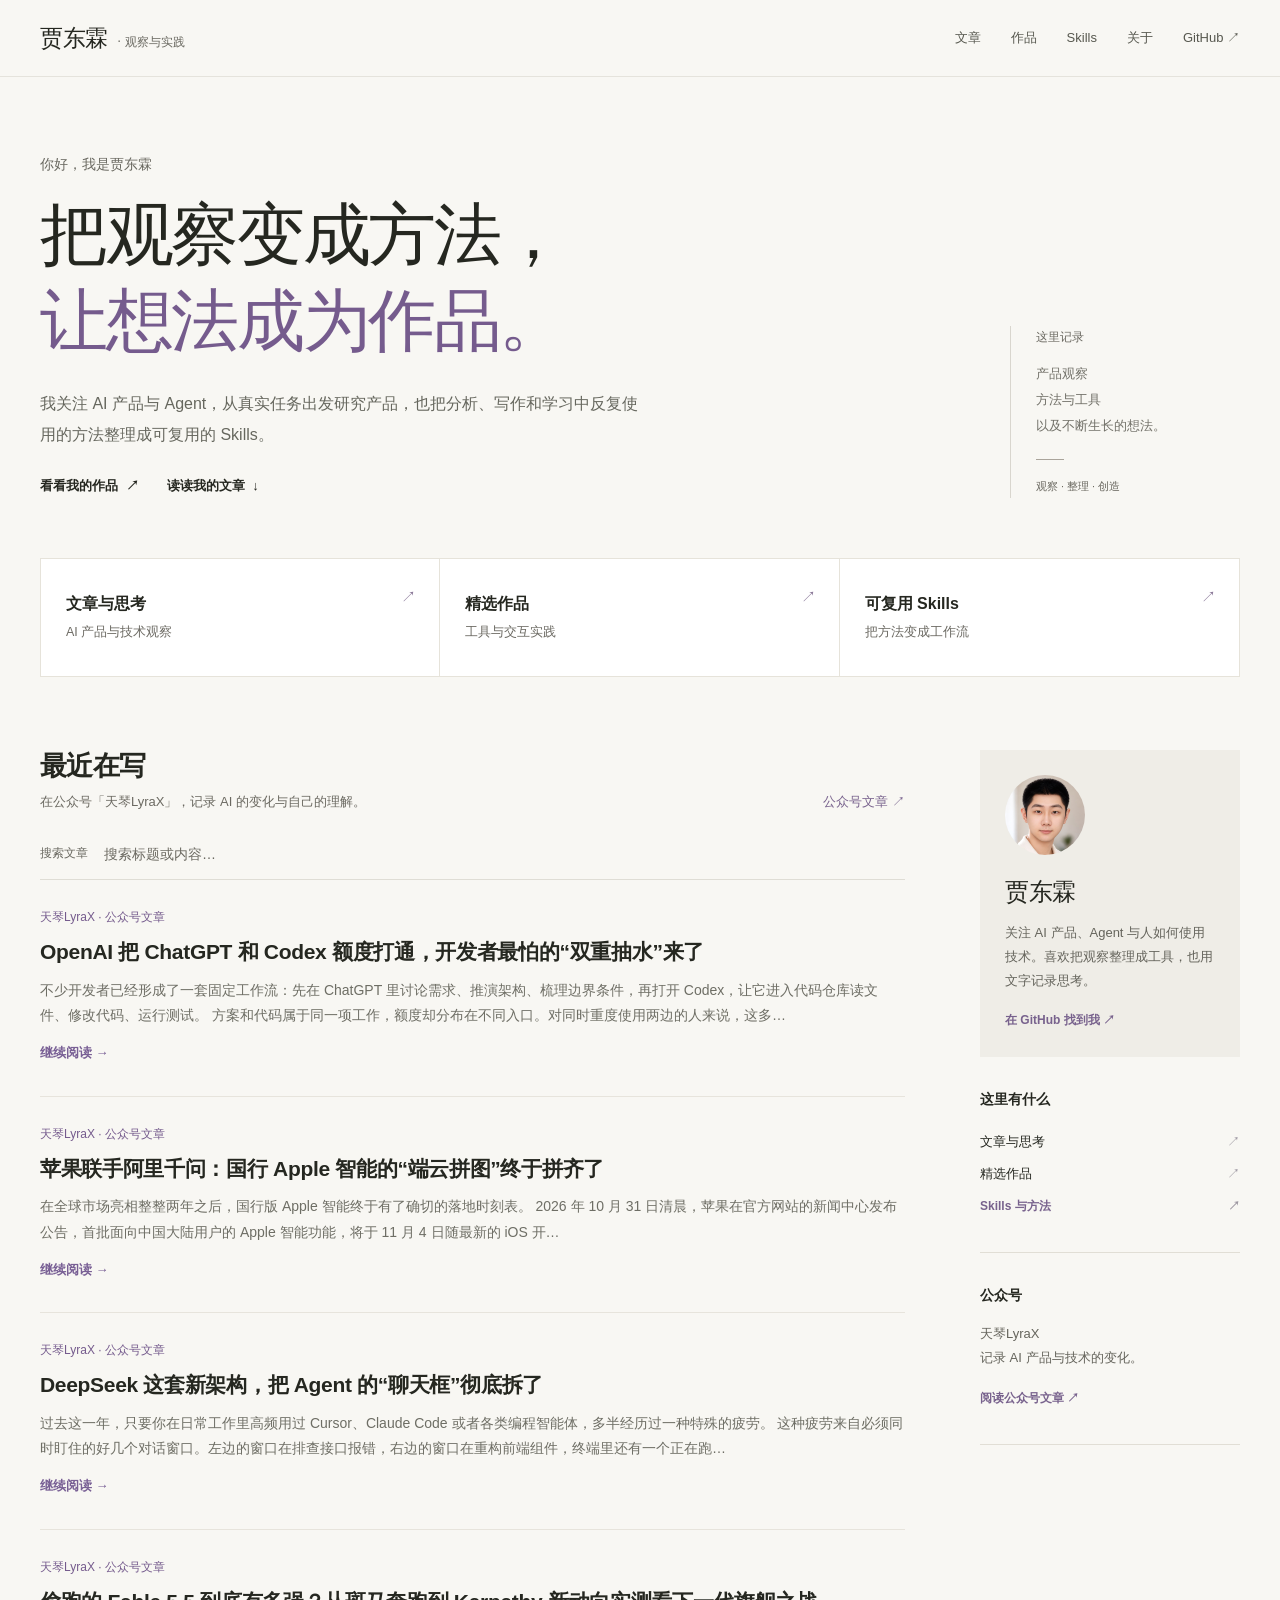
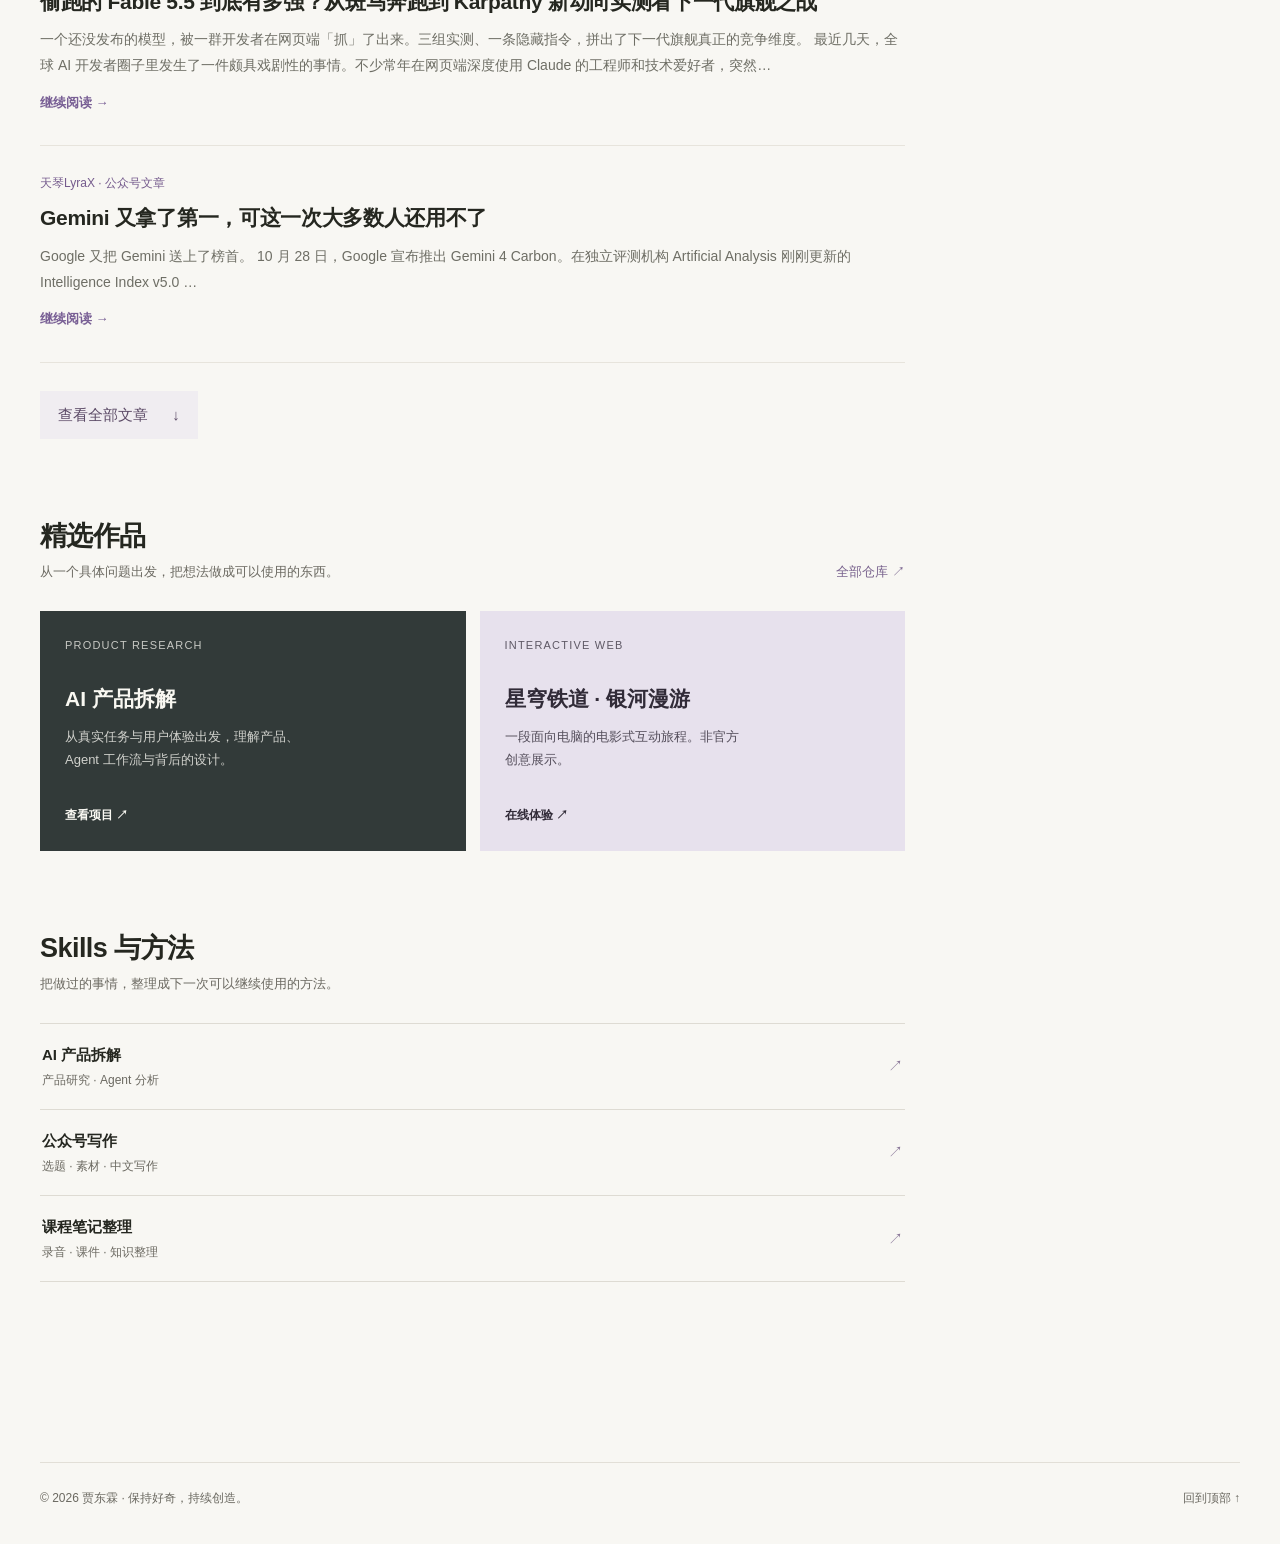
==== commit 3f49cd32: "Update site name and profile photo" ====
--- a/index.html
+++ b/index.html
@@ -1,18 +1,18 @@
 <!doctype html>
 <html lang="zh-CN">
 <head>
-<meta charset="utf-8"><meta name="viewport" content="width=device-width,initial-scale=1"><meta name="theme-color" content="#f8f7f3"><meta name="description" content="DarkHummingbird 的个人网站：AI 产品观察、Agent、可复用 Skills 和公众号文章。"><title>DarkHummingbird · 观察与实践</title><link rel="stylesheet" href="style.css"><script src="script.js" defer></script>
+<meta charset="utf-8"><meta name="viewport" content="width=device-width,initial-scale=1"><meta name="theme-color" content="#f8f7f3"><meta name="description" content="贾东霖的个人网站：AI 产品观察、Agent、可复用 Skills 和公众号文章。"><title>贾东霖 · 观察与实践</title><link rel="stylesheet" href="style.css"><script src="script.js" defer></script>
 </head>
 <body id="top">
 <a class="skip" href="#content">跳至正文</a>
-<header class="top"><div class="shell top-inner"><a class="brand" href="#top">DarkHummingbird <span>· 观察与实践</span></a><nav aria-label="主导航"><a href="#writing">文章</a><a href="#projects">作品</a><a href="#skills">Skills</a><a href="#about">关于</a><a href="https://github.com/DarkHummingbird" target="_blank" rel="noopener noreferrer">GitHub ↗</a></nav></div></header>
+<header class="top"><div class="shell top-inner"><a class="brand" href="#top">贾东霖 <span>· 观察与实践</span></a><nav aria-label="主导航"><a href="#writing">文章</a><a href="#projects">作品</a><a href="#skills">Skills</a><a href="#about">关于</a><a href="https://github.com/DarkHummingbird" target="_blank" rel="noopener noreferrer">GitHub ↗</a></nav></div></header>
 <main id="content" class="shell">
-<section class="intro" id="about"><div><p class="hello">你好，我是 DarkHummingbird</p><h1>把观察变成方法，<br><em>让想法成为作品。</em></h1><p class="intro-copy">我关注 AI 产品与 Agent，从真实任务出发研究产品，也把分析、写作和学习中反复使用的方法整理成可复用的 Skills。</p><div class="intro-links"><a href="#projects">看看我的作品 <span>↗</span></a><a href="#writing">读读我的文章 <span>↓</span></a></div></div><div class="intro-aside"><span>这里记录</span><p>产品观察<br>方法与工具<br>以及不断生长的想法。</p><span class="aside-line"></span><small>观察 · 整理 · 创造</small></div></section>
+<section class="intro" id="about"><div><p class="hello">你好，我是贾东霖</p><h1>把观察变成方法，<br><em>让想法成为作品。</em></h1><p class="intro-copy">我关注 AI 产品与 Agent，从真实任务出发研究产品，也把分析、写作和学习中反复使用的方法整理成可复用的 Skills。</p><div class="intro-links"><a href="#projects">看看我的作品 <span>↗</span></a><a href="#writing">读读我的文章 <span>↓</span></a></div></div><div class="intro-aside"><span>这里记录</span><p>产品观察<br>方法与工具<br>以及不断生长的想法。</p><span class="aside-line"></span><small>观察 · 整理 · 创造</small></div></section>
 <section class="shortcuts" aria-label="快捷入口"><a href="#writing"><span>文章与思考</span><small>AI 产品与技术观察</small><b>↗</b></a><a href="#projects"><span>精选作品</span><small>工具与交互实践</small><b>↗</b></a><a href="#skills"><span>可复用 Skills</span><small>把方法变成工作流</small><b>↗</b></a></section>
 <div class="layout"><div class="main-column">
 <section class="content-section" id="writing"><div class="section-top"><div><h2>最近在写</h2><p>在公众号「天琴LyraX」，记录 AI 的变化与自己的理解。</p></div><a href="https://mp.weixin.qq.com/s/vsU_FOaKF6AV80KqGMbpTw" target="_blank" rel="noopener noreferrer">公众号文章 ↗</a></div><div class="search"><label for="search">搜索文章</label><input id="search" type="search" placeholder="搜索标题或内容…" autocomplete="off"></div><div id="articles" class="article-list" aria-live="polite"></div><p id="empty" class="empty" hidden>没有找到相关文章，试试其他关键词。</p><button class="show-all" id="show-all" type="button">查看全部文章 <span>↓</span></button></section>
 <section class="content-section" id="projects"><div class="section-top"><div><h2>精选作品</h2><p>从一个具体问题出发，把想法做成可以使用的东西。</p></div><a href="https://github.com/DarkHummingbird?tab=repositories" target="_blank" rel="noopener noreferrer">全部仓库 ↗</a></div><div class="project-grid"><a class="project project-ink" href="https://github.com/DarkHummingbird/ai-product-teardown"><span>PRODUCT RESEARCH</span><h3>AI 产品拆解</h3><p>从真实任务与用户体验出发，理解产品、Agent 工作流与背后的设计。</p><strong>查看项目 ↗</strong></a><a class="project project-lilac" href="https://darkhummingbird.github.io/star-rail-galactic-journal/"><span>INTERACTIVE WEB</span><h3>星穹铁道 · 银河漫游</h3><p>一段面向电脑的电影式互动旅程。非官方创意展示。</p><strong>在线体验 ↗</strong></a></div></section>
 <section class="content-section" id="skills"><div class="section-top"><div><h2>Skills 与方法</h2><p>把做过的事情，整理成下一次可以继续使用的方法。</p></div></div><div class="skill-list"><a href="https://github.com/DarkHummingbird/ai-product-teardown"><span><strong>AI 产品拆解</strong><small>产品研究 · Agent 分析</small></span><b>↗</b></a><a href="https://github.com/DarkHummingbird/wechat-writing"><span><strong>公众号写作</strong><small>选题 · 素材 · 中文写作</small></span><b>↗</b></a><a href="https://github.com/DarkHummingbird/course-notes-skill"><span><strong>课程笔记整理</strong><small>录音 · 课件 · 知识整理</small></span><b>↗</b></a></div></section>
-</div><aside class="sidebar"><div class="sidebar-about"><div class="monogram" aria-hidden="true">D<span>✳</span></div><h2>DarkHummingbird</h2><p>关注 AI 产品、Agent 与人如何使用技术。喜欢把观察整理成工具，也用文字记录思考。</p><a href="https://github.com/DarkHummingbird" target="_blank" rel="noopener noreferrer">在 GitHub 找到我 ↗</a></div><div class="sidebar-block"><h3>这里有什么</h3><a href="#writing">文章与思考 <span>↗</span></a><a href="#projects">精选作品 <span>↗</span></a><a href="#skills">Skills 与方法 <span>↗</span></a></div><div class="sidebar-block"><h3>公众号</h3><p>天琴LyraX<br>记录 AI 产品与技术的变化。</p><a href="https://mp.weixin.qq.com/s/vsU_FOaKF6AV80KqGMbpTw">阅读公众号文章 ↗</a></div></aside></div>
-</main><footer class="shell footer"><span>© 2026 DarkHummingbird · 保持好奇，持续创造。</span><a href="#top">回到顶部 ↑</a></footer>
+</div><aside class="sidebar"><div class="sidebar-about"><img class="profile-photo" src="assets/avatar.jpg" alt="贾东霖的头像" width="80" height="80"><h2>贾东霖</h2><p>关注 AI 产品、Agent 与人如何使用技术。喜欢把观察整理成工具，也用文字记录思考。</p><a href="https://github.com/DarkHummingbird" target="_blank" rel="noopener noreferrer">在 GitHub 找到我 ↗</a></div><div class="sidebar-block"><h3>这里有什么</h3><a href="#writing">文章与思考 <span>↗</span></a><a href="#projects">精选作品 <span>↗</span></a><a href="#skills">Skills 与方法 <span>↗</span></a></div><div class="sidebar-block"><h3>公众号</h3><p>天琴LyraX<br>记录 AI 产品与技术的变化。</p><a href="https://mp.weixin.qq.com/s/vsU_FOaKF6AV80KqGMbpTw">阅读公众号文章 ↗</a></div></aside></div>
+</main><footer class="shell footer"><span>© 2026 贾东霖 · 保持好奇，持续创造。</span><a href="#top">回到顶部 ↑</a></footer>
 </body></html>
--- a/style.css
+++ b/style.css
@@ -1 +1,3 @@
 @font-face{font-family:Display;src:url('assets/display.ttf') format('truetype');font-display:swap}*{box-sizing:border-box}html{scroll-behavior:smooth}body{margin:0;background:#f8f7f3;color:#252720;font-family:-apple-system,BlinkMacSystemFont,"PingFang SC","Microsoft YaHei",sans-serif;font-size:15px;line-height:1.75}a{color:inherit;text-decoration:none}a:hover{color:#796095}button,input{font:inherit}.shell{width:min(1200px,calc(100% - 64px));margin:auto}.skip{position:absolute;left:-9999px}.skip:focus{left:1rem;top:1rem;background:#fff;z-index:10;padding:.5rem}.top{border-bottom:1px solid #e5e3dc;background:#f8f7f3}.top-inner{min-height:76px;display:flex;align-items:center;justify-content:space-between;gap:28px}.brand{font-family:Display,Georgia,serif;font-size:23px;letter-spacing:-.02em;white-space:nowrap}.brand span{font-family:system-ui,sans-serif;font-size:12px;color:#6a6961;letter-spacing:0;margin-left:5px}.top nav{display:flex;align-items:center;gap:30px;font-size:13px;color:#57584f}.intro{display:grid;grid-template-columns:1fr 230px;gap:70px;align-items:end;padding:75px 0 60px}.hello{margin:0 0 15px;color:#68675f;font-size:14px}.intro h1{font-size:clamp(38px,5.3vw,68px);line-height:1.28;letter-spacing:-.035em;font-weight:550;margin:0}.intro h1 em{font-style:normal;color:#755b8d}.intro-copy{max-width:610px;color:#66675e;margin:24px 0 0;font-size:16px;line-height:1.9}.intro-links{display:flex;gap:28px;margin-top:25px;font-weight:600;font-size:13px}.intro-links span{margin-left:4px}.intro-aside{border-left:1px solid #d9d6ce;padding-left:25px;color:#727169;font-size:13px}.intro-aside>span:first-child{font-size:12px;color:#6b6961}.intro-aside p{margin:12px 0 20px;line-height:2}.intro-aside small{color:#6b6961}.aside-line{display:block;width:28px;height:1px;background:#aaa49b;margin-bottom:15px}.shortcuts{display:grid;grid-template-columns:repeat(3,1fr);border:1px solid #e6e3da;background:#fff}.shortcuts a{position:relative;min-height:117px;padding:22px 25px;border-right:1px solid #e6e3da;display:flex;flex-direction:column;justify-content:center}.shortcuts a:last-child{border:0}.shortcuts a:hover{background:#f4f1f7}.shortcuts span{font-weight:650;font-size:16px}.shortcuts small{color:#6c6a63;margin-top:4px}.shortcuts b{position:absolute;right:23px;top:25px;color:#8c7a9a;font-weight:400}.layout{display:grid;grid-template-columns:minmax(0,1fr) 260px;gap:75px;margin:72px 0 100px}.main-column{min-width:0}.content-section{scroll-margin-top:24px;margin-bottom:80px}.section-top{display:flex;justify-content:space-between;align-items:end;gap:20px;margin-bottom:27px}.section-top h2{font-size:27px;line-height:1.3;letter-spacing:-.02em;margin:0 0 7px;font-weight:650}.section-top p{margin:0;color:#6b6961;font-size:13px}.section-top>a{white-space:nowrap;color:#78628d;font-size:13px}.search{display:flex;align-items:center;border-bottom:1px solid #dfddd5;padding:0 0 12px;gap:14px}.search label{font-size:12px;color:#68675f;white-space:nowrap}.search input{background:transparent;border:0;outline:0;width:100%;color:#252720;font-size:14px}.search input::placeholder{color:#6b6961}.search:focus-within{border-color:#796095}.article{padding:27px 0 30px;border-bottom:1px solid #e7e4dc}.article-type,.reading-type{font-size:12px;color:#755b8d;margin:0 0 8px}.article h3{font-size:21px;line-height:1.5;letter-spacing:-.015em;margin:0 0 10px;font-weight:650}.excerpt{font-size:14px;line-height:1.85;color:#6e6e65;margin:0 0 10px}.read-more{font-size:13px;font-weight:600;color:#796095}.show-all{display:block;margin:28px 0 0;padding:11px 18px;background:#f0edf1;color:#5c4b67;border:0;cursor:pointer}.show-all:hover{background:#e6e0e9}.show-all span{margin-left:20px}.empty{color:#777;padding:25px 0}.project-grid{display:grid;grid-template-columns:1fr 1fr;gap:14px}.project{min-height:240px;padding:25px;display:flex;flex-direction:column;align-items:flex-start}.project-ink{background:#323a39;color:#f9f8f2}.project-lilac{background:#e7e1ed;color:#312b38}.project:hover{color:inherit;filter:brightness(.96)}.project span{font-size:11px;letter-spacing:.11em;opacity:.75}.project h3{font-size:21px;margin:26px 0 8px}.project p{font-size:13px;line-height:1.75;margin:0;opacity:.8;max-width:33ch}.project strong{font-size:12px;margin-top:auto;padding-top:22px}.skill-list{border-top:1px solid #dedbd3}.skill-list a{display:flex;justify-content:space-between;align-items:center;padding:18px 2px;border-bottom:1px solid #dedbd3}.skill-list strong,.skill-list small{display:block}.skill-list strong{font-size:15px}.skill-list small{color:#6b6961;font-size:12px;margin-top:2px}.skill-list b{font-weight:400;color:#8c7a9a}.sidebar{padding-top:1px}.sidebar-about{padding:25px;background:#efede7}.monogram{height:55px;width:55px;border-radius:50%;background:#d8d0de;display:flex;align-items:center;justify-content:center;font:32px Display,Georgia,serif;color:#514258}.monogram span{font:13px sans-serif;margin-left:1px}.sidebar-about h2{font:24px Display,Georgia,serif;letter-spacing:-.02em;margin:20px 0 8px}.sidebar p{color:#65645c;font-size:13px;line-height:1.85}.sidebar-about>a,.sidebar-block>a:last-child{font-size:12px;color:#78628d;font-weight:600}.sidebar-block{padding:30px 0;border-bottom:1px solid #e1ded5}.sidebar-block h3{font-size:14px;margin:0 0 14px}.sidebar-block>a{display:block;font-size:13px;padding:5px 0}.sidebar-block>a span{float:right;color:#9d97a1}.footer{border-top:1px solid #e2dfd7;padding:25px 0 35px;color:#6b6961;font-size:12px;display:flex;justify-content:space-between;gap:15px}.reading{width:min(760px,calc(100% - 48px));margin:65px auto 100px}.back{font-size:13px;color:#796095}.reading-type{margin:40px 0 8px}.reading h1{font-size:clamp(30px,4vw,46px);line-height:1.4;letter-spacing:-.025em;margin:0}.reading-intro{color:#6b6961;font-size:13px;padding-bottom:27px;border-bottom:1px solid #dedbd3}.prose{font-size:16px;line-height:2;color:#363730;overflow-wrap:anywhere}.prose h2,.prose h3{line-height:1.4;margin:2em 0 .8em}.prose h2{font-size:25px}.prose h3{font-size:20px}.prose p{margin:1.2em 0}.prose a{color:#78628d;text-decoration:underline;text-underline-offset:3px}.prose img{display:block;max-width:100%;height:auto;margin:1.5em auto}.prose blockquote{border-left:2px solid #c5b8ca;color:#6f6d65;margin:1.5em 0;padding-left:1.2em}.prose pre{overflow:auto;background:#efede7;padding:18px}.prose table{display:block;overflow:auto;border-collapse:collapse}.prose td,.prose th{border:1px solid #dedbd3;padding:8px}.reading-end{border-top:1px solid #dedbd3;margin-top:50px;padding-top:25px;display:flex;justify-content:space-between;color:#796095;font-size:13px}::selection{background:#dcd1e6;color:#25212a}:focus-visible{outline:2px solid #795e92;outline-offset:4px}[hidden]{display:none!important}@media(max-width:800px){.shell{width:min(100% - 36px,650px)}.top-inner{align-items:flex-start;flex-direction:column;gap:5px;padding:15px 0}.top nav{gap:23px;max-width:100%;overflow-x:auto;padding-bottom:7px}.intro{padding:52px 0 38px;grid-template-columns:1fr;gap:27px}.intro h1{font-size:clamp(34px,8vw,52px)}.intro-aside{display:none}.intro-copy{font-size:15px}.shortcuts{grid-template-columns:1fr}.shortcuts a{min-height:76px;border-right:0;border-bottom:1px solid #e6e3da;padding:14px 18px}.shortcuts a:last-child{border-bottom:0}.shortcuts b{top:17px}.layout{grid-template-columns:1fr;gap:0;margin-top:55px}.sidebar{display:grid;grid-template-columns:1fr 1fr;gap:0 24px}.sidebar-about{grid-column:1/-1}.section-top{align-items:flex-start}.section-top>a{padding-top:6px}.content-section{margin-bottom:65px}.footer{flex-wrap:wrap}.reading{margin-top:40px}}@media(max-width:470px){.brand{font-size:20px}.brand span{font-size:11px}.top nav{gap:19px;font-size:12px}.project-grid{grid-template-columns:1fr}.project{min-height:210px}.section-top{display:block}.section-top>a{display:inline-block;margin-top:10px}.article h3{font-size:19px}.sidebar{grid-template-columns:1fr}.sidebar-about{grid-column:auto}.reading h1{font-size:30px}}@media(prefers-reduced-motion:reduce){html{scroll-behavior:auto}*{animation-duration:.01ms!important;transition-duration:.01ms!important}}
+
+.profile-photo{display:block;width:80px;height:80px;border-radius:50%;object-fit:cover}
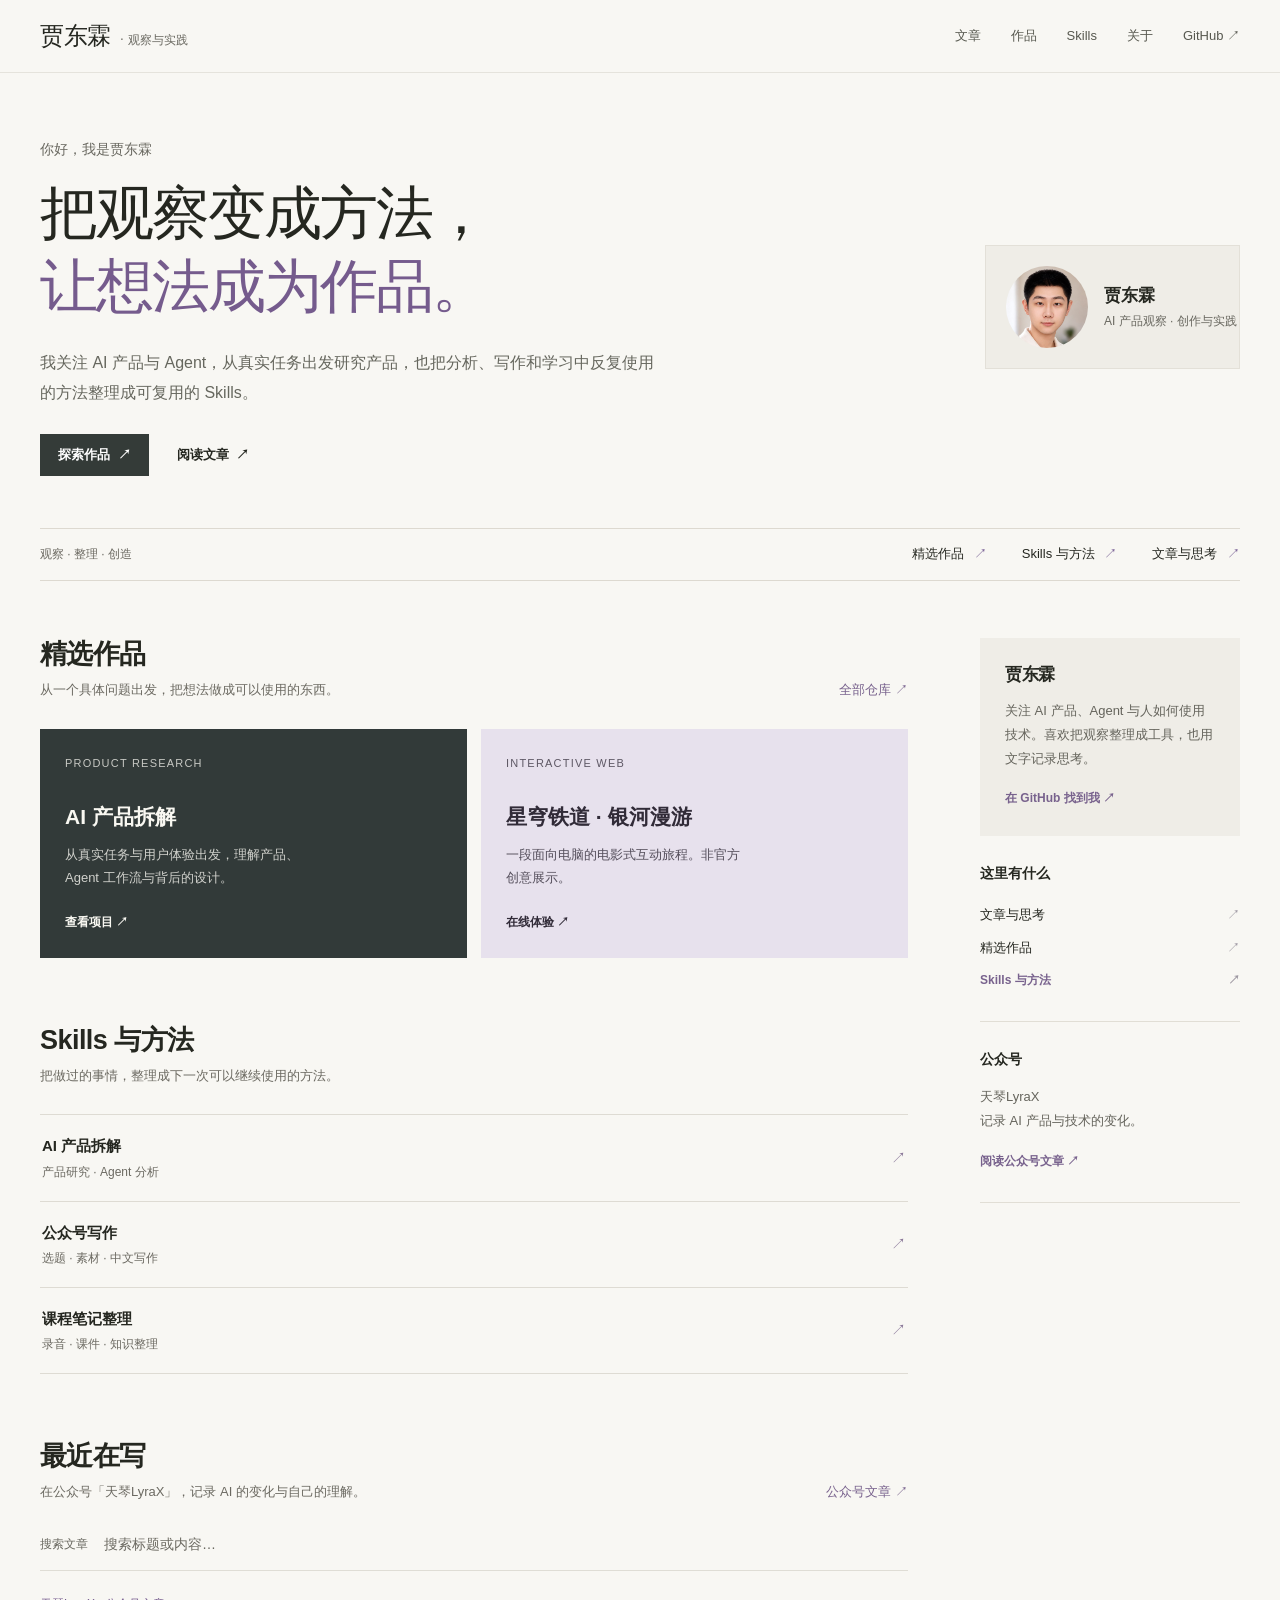
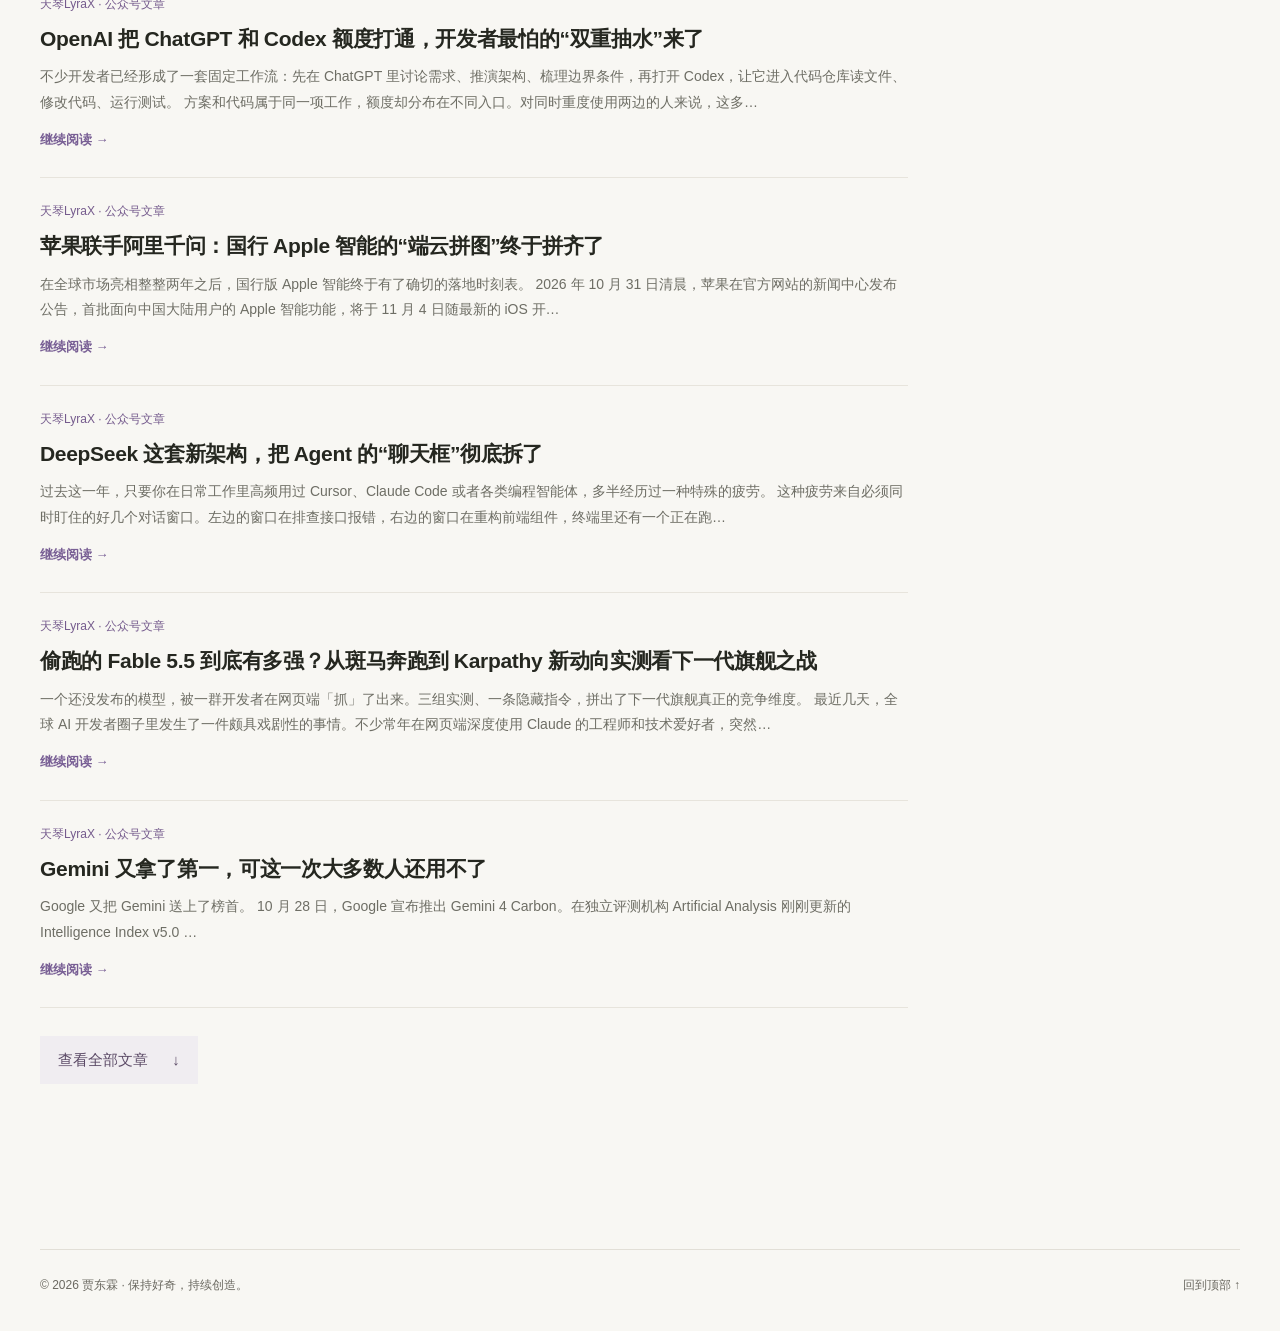
==== commit 0fefd396: "Reorganize homepage layout" ====
--- a/index.html
+++ b/index.html
@@ -7,12 +7,12 @@
 <a class="skip" href="#content">跳至正文</a>
 <header class="top"><div class="shell top-inner"><a class="brand" href="#top">贾东霖 <span>· 观察与实践</span></a><nav aria-label="主导航"><a href="#writing">文章</a><a href="#projects">作品</a><a href="#skills">Skills</a><a href="#about">关于</a><a href="https://github.com/DarkHummingbird" target="_blank" rel="noopener noreferrer">GitHub ↗</a></nav></div></header>
 <main id="content" class="shell">
-<section class="intro" id="about"><div><p class="hello">你好，我是贾东霖</p><h1>把观察变成方法，<br><em>让想法成为作品。</em></h1><p class="intro-copy">我关注 AI 产品与 Agent，从真实任务出发研究产品，也把分析、写作和学习中反复使用的方法整理成可复用的 Skills。</p><div class="intro-links"><a href="#projects">看看我的作品 <span>↗</span></a><a href="#writing">读读我的文章 <span>↓</span></a></div></div><div class="intro-aside"><span>这里记录</span><p>产品观察<br>方法与工具<br>以及不断生长的想法。</p><span class="aside-line"></span><small>观察 · 整理 · 创造</small></div></section>
-<section class="shortcuts" aria-label="快捷入口"><a href="#writing"><span>文章与思考</span><small>AI 产品与技术观察</small><b>↗</b></a><a href="#projects"><span>精选作品</span><small>工具与交互实践</small><b>↗</b></a><a href="#skills"><span>可复用 Skills</span><small>把方法变成工作流</small><b>↗</b></a></section>
+<section class="intro" id="about"><div class="intro-main"><p class="hello">你好，我是贾东霖</p><h1>把观察变成方法，<br><em>让想法成为作品。</em></h1><p class="intro-copy">我关注 AI 产品与 Agent，从真实任务出发研究产品，也把分析、写作和学习中反复使用的方法整理成可复用的 Skills。</p><div class="intro-links"><a href="#projects">探索作品 <span>↗</span></a><a href="#writing">阅读文章 <span>↗</span></a></div></div><div class="portrait"><img src="assets/avatar.jpg" alt="贾东霖的头像" width="640" height="640"><div><strong>贾东霖</strong><span>AI 产品观察 · 创作与实践</span></div></div></section>
+<div class="overview"><p>观察 · 整理 · 创造</p><nav aria-label="页面内容"><a href="#projects">精选作品 <span>↗</span></a><a href="#skills">Skills 与方法 <span>↗</span></a><a href="#writing">文章与思考 <span>↗</span></a></nav></div>
 <div class="layout"><div class="main-column">
-<section class="content-section" id="writing"><div class="section-top"><div><h2>最近在写</h2><p>在公众号「天琴LyraX」，记录 AI 的变化与自己的理解。</p></div><a href="https://mp.weixin.qq.com/s/vsU_FOaKF6AV80KqGMbpTw" target="_blank" rel="noopener noreferrer">公众号文章 ↗</a></div><div class="search"><label for="search">搜索文章</label><input id="search" type="search" placeholder="搜索标题或内容…" autocomplete="off"></div><div id="articles" class="article-list" aria-live="polite"></div><p id="empty" class="empty" hidden>没有找到相关文章，试试其他关键词。</p><button class="show-all" id="show-all" type="button">查看全部文章 <span>↓</span></button></section>
 <section class="content-section" id="projects"><div class="section-top"><div><h2>精选作品</h2><p>从一个具体问题出发，把想法做成可以使用的东西。</p></div><a href="https://github.com/DarkHummingbird?tab=repositories" target="_blank" rel="noopener noreferrer">全部仓库 ↗</a></div><div class="project-grid"><a class="project project-ink" href="https://github.com/DarkHummingbird/ai-product-teardown"><span>PRODUCT RESEARCH</span><h3>AI 产品拆解</h3><p>从真实任务与用户体验出发，理解产品、Agent 工作流与背后的设计。</p><strong>查看项目 ↗</strong></a><a class="project project-lilac" href="https://darkhummingbird.github.io/star-rail-galactic-journal/"><span>INTERACTIVE WEB</span><h3>星穹铁道 · 银河漫游</h3><p>一段面向电脑的电影式互动旅程。非官方创意展示。</p><strong>在线体验 ↗</strong></a></div></section>
 <section class="content-section" id="skills"><div class="section-top"><div><h2>Skills 与方法</h2><p>把做过的事情，整理成下一次可以继续使用的方法。</p></div></div><div class="skill-list"><a href="https://github.com/DarkHummingbird/ai-product-teardown"><span><strong>AI 产品拆解</strong><small>产品研究 · Agent 分析</small></span><b>↗</b></a><a href="https://github.com/DarkHummingbird/wechat-writing"><span><strong>公众号写作</strong><small>选题 · 素材 · 中文写作</small></span><b>↗</b></a><a href="https://github.com/DarkHummingbird/course-notes-skill"><span><strong>课程笔记整理</strong><small>录音 · 课件 · 知识整理</small></span><b>↗</b></a></div></section>
+<section class="content-section" id="writing"><div class="section-top"><div><h2>最近在写</h2><p>在公众号「天琴LyraX」，记录 AI 的变化与自己的理解。</p></div><a href="https://mp.weixin.qq.com/s/vsU_FOaKF6AV80KqGMbpTw" target="_blank" rel="noopener noreferrer">公众号文章 ↗</a></div><div class="search"><label for="search">搜索文章</label><input id="search" type="search" placeholder="搜索标题或内容…" autocomplete="off"></div><div id="articles" class="article-list" aria-live="polite"></div><p id="empty" class="empty" hidden>没有找到相关文章，试试其他关键词。</p><button class="show-all" id="show-all" type="button">查看全部文章 <span>↓</span></button></section>
 </div><aside class="sidebar"><div class="sidebar-about"><img class="profile-photo" src="assets/avatar.jpg" alt="贾东霖的头像" width="80" height="80"><h2>贾东霖</h2><p>关注 AI 产品、Agent 与人如何使用技术。喜欢把观察整理成工具，也用文字记录思考。</p><a href="https://github.com/DarkHummingbird" target="_blank" rel="noopener noreferrer">在 GitHub 找到我 ↗</a></div><div class="sidebar-block"><h3>这里有什么</h3><a href="#writing">文章与思考 <span>↗</span></a><a href="#projects">精选作品 <span>↗</span></a><a href="#skills">Skills 与方法 <span>↗</span></a></div><div class="sidebar-block"><h3>公众号</h3><p>天琴LyraX<br>记录 AI 产品与技术的变化。</p><a href="https://mp.weixin.qq.com/s/vsU_FOaKF6AV80KqGMbpTw">阅读公众号文章 ↗</a></div></aside></div>
 </main><footer class="shell footer"><span>© 2026 贾东霖 · 保持好奇，持续创造。</span><a href="#top">回到顶部 ↑</a></footer>
 </body></html>
--- a/style.css
+++ b/style.css
@@ -1,3 +1,7 @@
 @font-face{font-family:Display;src:url('assets/display.ttf') format('truetype');font-display:swap}*{box-sizing:border-box}html{scroll-behavior:smooth}body{margin:0;background:#f8f7f3;color:#252720;font-family:-apple-system,BlinkMacSystemFont,"PingFang SC","Microsoft YaHei",sans-serif;font-size:15px;line-height:1.75}a{color:inherit;text-decoration:none}a:hover{color:#796095}button,input{font:inherit}.shell{width:min(1200px,calc(100% - 64px));margin:auto}.skip{position:absolute;left:-9999px}.skip:focus{left:1rem;top:1rem;background:#fff;z-index:10;padding:.5rem}.top{border-bottom:1px solid #e5e3dc;background:#f8f7f3}.top-inner{min-height:76px;display:flex;align-items:center;justify-content:space-between;gap:28px}.brand{font-family:Display,Georgia,serif;font-size:23px;letter-spacing:-.02em;white-space:nowrap}.brand span{font-family:system-ui,sans-serif;font-size:12px;color:#6a6961;letter-spacing:0;margin-left:5px}.top nav{display:flex;align-items:center;gap:30px;font-size:13px;color:#57584f}.intro{display:grid;grid-template-columns:1fr 230px;gap:70px;align-items:end;padding:75px 0 60px}.hello{margin:0 0 15px;color:#68675f;font-size:14px}.intro h1{font-size:clamp(38px,5.3vw,68px);line-height:1.28;letter-spacing:-.035em;font-weight:550;margin:0}.intro h1 em{font-style:normal;color:#755b8d}.intro-copy{max-width:610px;color:#66675e;margin:24px 0 0;font-size:16px;line-height:1.9}.intro-links{display:flex;gap:28px;margin-top:25px;font-weight:600;font-size:13px}.intro-links span{margin-left:4px}.intro-aside{border-left:1px solid #d9d6ce;padding-left:25px;color:#727169;font-size:13px}.intro-aside>span:first-child{font-size:12px;color:#6b6961}.intro-aside p{margin:12px 0 20px;line-height:2}.intro-aside small{color:#6b6961}.aside-line{display:block;width:28px;height:1px;background:#aaa49b;margin-bottom:15px}.shortcuts{display:grid;grid-template-columns:repeat(3,1fr);border:1px solid #e6e3da;background:#fff}.shortcuts a{position:relative;min-height:117px;padding:22px 25px;border-right:1px solid #e6e3da;display:flex;flex-direction:column;justify-content:center}.shortcuts a:last-child{border:0}.shortcuts a:hover{background:#f4f1f7}.shortcuts span{font-weight:650;font-size:16px}.shortcuts small{color:#6c6a63;margin-top:4px}.shortcuts b{position:absolute;right:23px;top:25px;color:#8c7a9a;font-weight:400}.layout{display:grid;grid-template-columns:minmax(0,1fr) 260px;gap:75px;margin:72px 0 100px}.main-column{min-width:0}.content-section{scroll-margin-top:24px;margin-bottom:80px}.section-top{display:flex;justify-content:space-between;align-items:end;gap:20px;margin-bottom:27px}.section-top h2{font-size:27px;line-height:1.3;letter-spacing:-.02em;margin:0 0 7px;font-weight:650}.section-top p{margin:0;color:#6b6961;font-size:13px}.section-top>a{white-space:nowrap;color:#78628d;font-size:13px}.search{display:flex;align-items:center;border-bottom:1px solid #dfddd5;padding:0 0 12px;gap:14px}.search label{font-size:12px;color:#68675f;white-space:nowrap}.search input{background:transparent;border:0;outline:0;width:100%;color:#252720;font-size:14px}.search input::placeholder{color:#6b6961}.search:focus-within{border-color:#796095}.article{padding:27px 0 30px;border-bottom:1px solid #e7e4dc}.article-type,.reading-type{font-size:12px;color:#755b8d;margin:0 0 8px}.article h3{font-size:21px;line-height:1.5;letter-spacing:-.015em;margin:0 0 10px;font-weight:650}.excerpt{font-size:14px;line-height:1.85;color:#6e6e65;margin:0 0 10px}.read-more{font-size:13px;font-weight:600;color:#796095}.show-all{display:block;margin:28px 0 0;padding:11px 18px;background:#f0edf1;color:#5c4b67;border:0;cursor:pointer}.show-all:hover{background:#e6e0e9}.show-all span{margin-left:20px}.empty{color:#777;padding:25px 0}.project-grid{display:grid;grid-template-columns:1fr 1fr;gap:14px}.project{min-height:240px;padding:25px;display:flex;flex-direction:column;align-items:flex-start}.project-ink{background:#323a39;color:#f9f8f2}.project-lilac{background:#e7e1ed;color:#312b38}.project:hover{color:inherit;filter:brightness(.96)}.project span{font-size:11px;letter-spacing:.11em;opacity:.75}.project h3{font-size:21px;margin:26px 0 8px}.project p{font-size:13px;line-height:1.75;margin:0;opacity:.8;max-width:33ch}.project strong{font-size:12px;margin-top:auto;padding-top:22px}.skill-list{border-top:1px solid #dedbd3}.skill-list a{display:flex;justify-content:space-between;align-items:center;padding:18px 2px;border-bottom:1px solid #dedbd3}.skill-list strong,.skill-list small{display:block}.skill-list strong{font-size:15px}.skill-list small{color:#6b6961;font-size:12px;margin-top:2px}.skill-list b{font-weight:400;color:#8c7a9a}.sidebar{padding-top:1px}.sidebar-about{padding:25px;background:#efede7}.monogram{height:55px;width:55px;border-radius:50%;background:#d8d0de;display:flex;align-items:center;justify-content:center;font:32px Display,Georgia,serif;color:#514258}.monogram span{font:13px sans-serif;margin-left:1px}.sidebar-about h2{font:24px Display,Georgia,serif;letter-spacing:-.02em;margin:20px 0 8px}.sidebar p{color:#65645c;font-size:13px;line-height:1.85}.sidebar-about>a,.sidebar-block>a:last-child{font-size:12px;color:#78628d;font-weight:600}.sidebar-block{padding:30px 0;border-bottom:1px solid #e1ded5}.sidebar-block h3{font-size:14px;margin:0 0 14px}.sidebar-block>a{display:block;font-size:13px;padding:5px 0}.sidebar-block>a span{float:right;color:#9d97a1}.footer{border-top:1px solid #e2dfd7;padding:25px 0 35px;color:#6b6961;font-size:12px;display:flex;justify-content:space-between;gap:15px}.reading{width:min(760px,calc(100% - 48px));margin:65px auto 100px}.back{font-size:13px;color:#796095}.reading-type{margin:40px 0 8px}.reading h1{font-size:clamp(30px,4vw,46px);line-height:1.4;letter-spacing:-.025em;margin:0}.reading-intro{color:#6b6961;font-size:13px;padding-bottom:27px;border-bottom:1px solid #dedbd3}.prose{font-size:16px;line-height:2;color:#363730;overflow-wrap:anywhere}.prose h2,.prose h3{line-height:1.4;margin:2em 0 .8em}.prose h2{font-size:25px}.prose h3{font-size:20px}.prose p{margin:1.2em 0}.prose a{color:#78628d;text-decoration:underline;text-underline-offset:3px}.prose img{display:block;max-width:100%;height:auto;margin:1.5em auto}.prose blockquote{border-left:2px solid #c5b8ca;color:#6f6d65;margin:1.5em 0;padding-left:1.2em}.prose pre{overflow:auto;background:#efede7;padding:18px}.prose table{display:block;overflow:auto;border-collapse:collapse}.prose td,.prose th{border:1px solid #dedbd3;padding:8px}.reading-end{border-top:1px solid #dedbd3;margin-top:50px;padding-top:25px;display:flex;justify-content:space-between;color:#796095;font-size:13px}::selection{background:#dcd1e6;color:#25212a}:focus-visible{outline:2px solid #795e92;outline-offset:4px}[hidden]{display:none!important}@media(max-width:800px){.shell{width:min(100% - 36px,650px)}.top-inner{align-items:flex-start;flex-direction:column;gap:5px;padding:15px 0}.top nav{gap:23px;max-width:100%;overflow-x:auto;padding-bottom:7px}.intro{padding:52px 0 38px;grid-template-columns:1fr;gap:27px}.intro h1{font-size:clamp(34px,8vw,52px)}.intro-aside{display:none}.intro-copy{font-size:15px}.shortcuts{grid-template-columns:1fr}.shortcuts a{min-height:76px;border-right:0;border-bottom:1px solid #e6e3da;padding:14px 18px}.shortcuts a:last-child{border-bottom:0}.shortcuts b{top:17px}.layout{grid-template-columns:1fr;gap:0;margin-top:55px}.sidebar{display:grid;grid-template-columns:1fr 1fr;gap:0 24px}.sidebar-about{grid-column:1/-1}.section-top{align-items:flex-start}.section-top>a{padding-top:6px}.content-section{margin-bottom:65px}.footer{flex-wrap:wrap}.reading{margin-top:40px}}@media(max-width:470px){.brand{font-size:20px}.brand span{font-size:11px}.top nav{gap:19px;font-size:12px}.project-grid{grid-template-columns:1fr}.project{min-height:210px}.section-top{display:block}.section-top>a{display:inline-block;margin-top:10px}.article h3{font-size:19px}.sidebar{grid-template-columns:1fr}.sidebar-about{grid-column:auto}.reading h1{font-size:30px}}@media(prefers-reduced-motion:reduce){html{scroll-behavior:auto}*{animation-duration:.01ms!important;transition-duration:.01ms!important}}
 
 .profile-photo{display:block;width:80px;height:80px;border-radius:50%;object-fit:cover}
+/* 首页排版：介绍、作品与阅读路径 */
+.top-inner{min-height:72px}.brand{font-size:24px}.intro{grid-template-columns:minmax(0,1fr) 255px;gap:70px;align-items:center;padding:64px 0 52px}.intro h1{font-size:clamp(38px,4.5vw,60px)}.intro-copy{max-width:620px}.portrait{display:flex;align-items:center;gap:16px;align-self:center;padding:20px;border:1px solid #e3e0d8;background:#efede7}.portrait img{width:82px;height:82px;object-fit:cover;border-radius:50%;flex:none}.portrait strong,.portrait span{display:block}.portrait strong{font-size:17px}.portrait span{font-size:12px;color:#68675f;white-space:nowrap}.intro-links a:first-child{background:#343b38;color:#fff;padding:10px 18px}.intro-links a:last-child{padding:10px 0}.overview{display:flex;justify-content:space-between;gap:20px;align-items:center;border-top:1px solid #ddd9d0;border-bottom:1px solid #ddd9d0;padding:14px 0}.overview p{font-size:12px;color:#6b6961;margin:0}.overview nav{display:flex;gap:35px;font-size:13px}.overview nav a span{color:#796095;margin-left:6px}.layout{margin-top:56px;gap:72px}.content-section{margin-bottom:65px}.project{min-height:220px}.article{padding:23px 0 25px}.sidebar-about{background:#efede7}.sidebar-about .profile-photo{display:none}.sidebar-about h2{margin-top:0;font-family:inherit;font-weight:650;font-size:17px}.sidebar-block{padding:25px 0}.reading .prose{line-height:2}
+@media(max-width:800px){.intro{grid-template-columns:1fr;gap:28px;padding:45px 0 34px}.intro h1{font-size:clamp(34px,7vw,50px)}.portrait{justify-self:start;min-width:240px;padding:12px 16px}.portrait img{width:60px;height:60px}.overview{display:block}.overview p{margin-bottom:10px}.overview nav{gap:24px;flex-wrap:wrap}.layout{margin-top:48px}.sidebar{margin-top:0}.content-section{margin-bottom:55px}.sidebar-about .profile-photo{display:none}}
+@media(max-width:470px){.intro-links{gap:22px}.overview nav{gap:15px;font-size:12px}.portrait span{white-space:normal}.project-grid{grid-template-columns:1fr}.project{min-height:190px}}
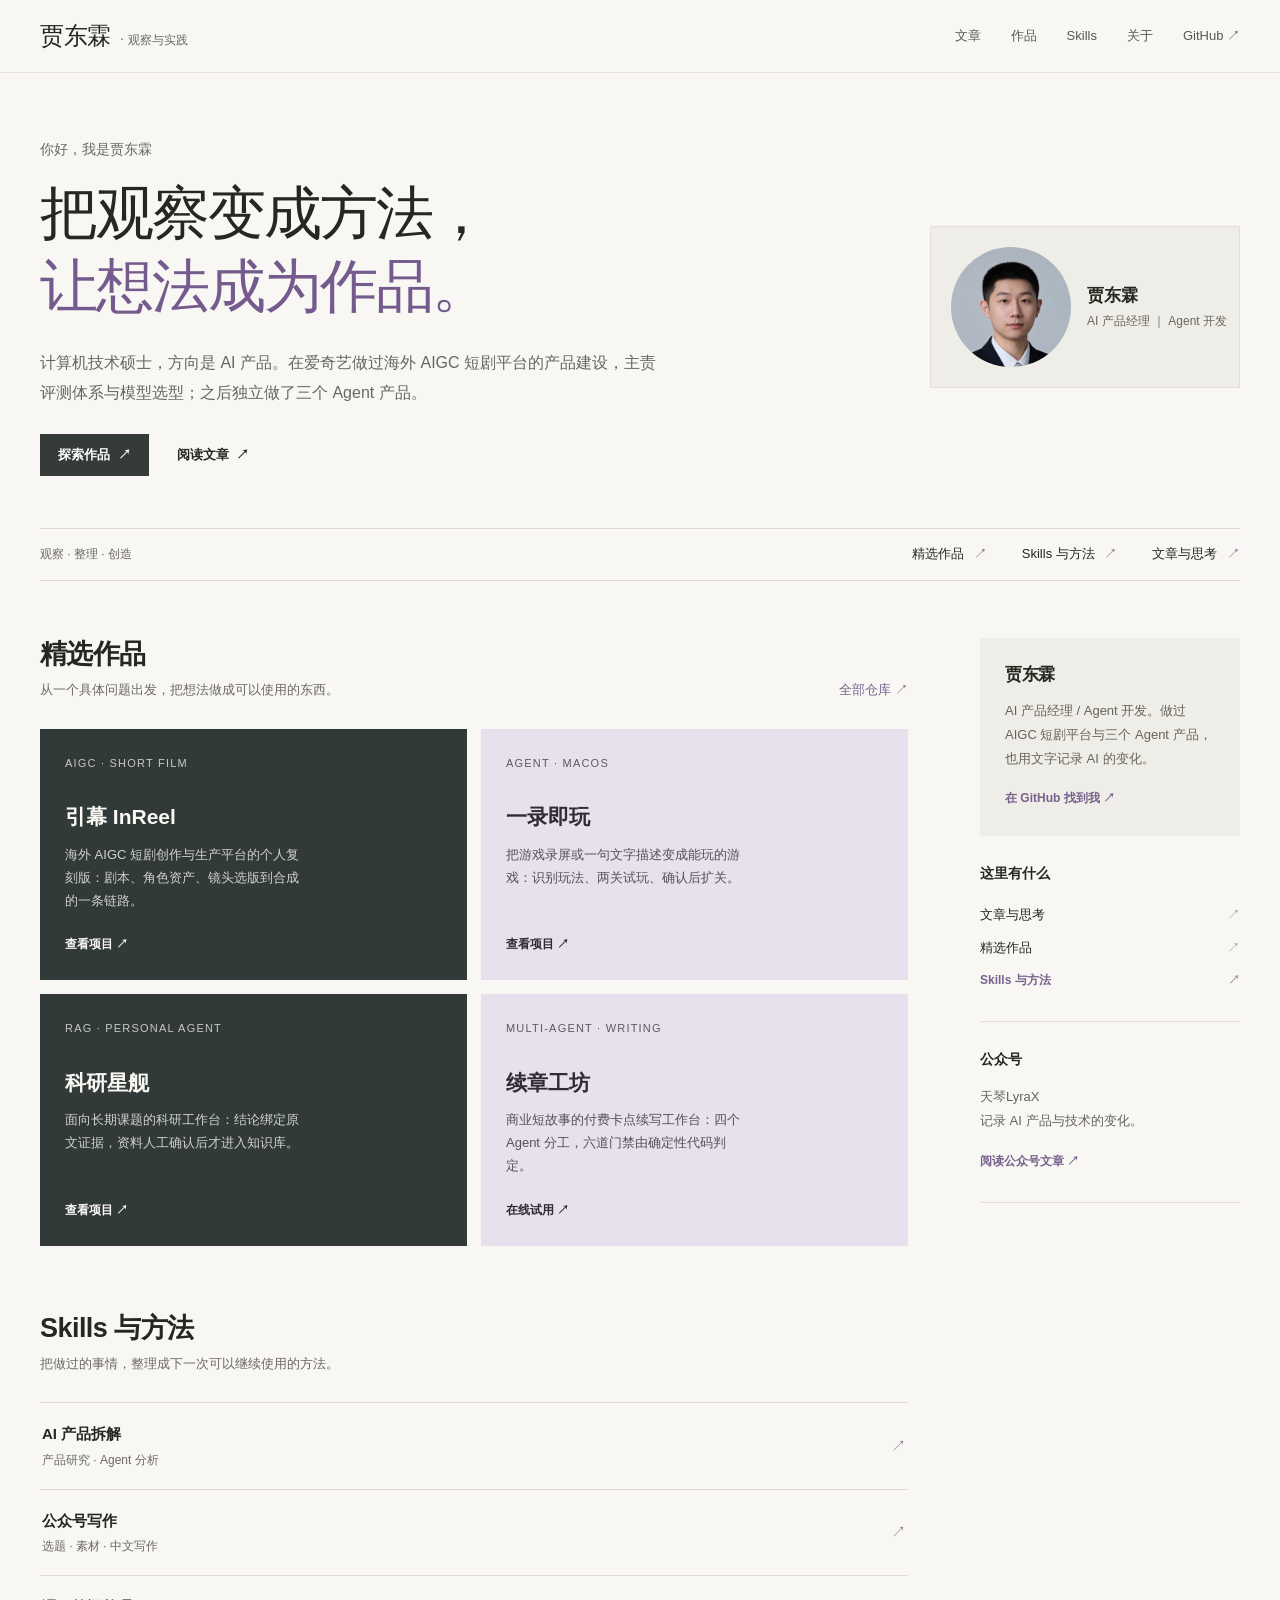
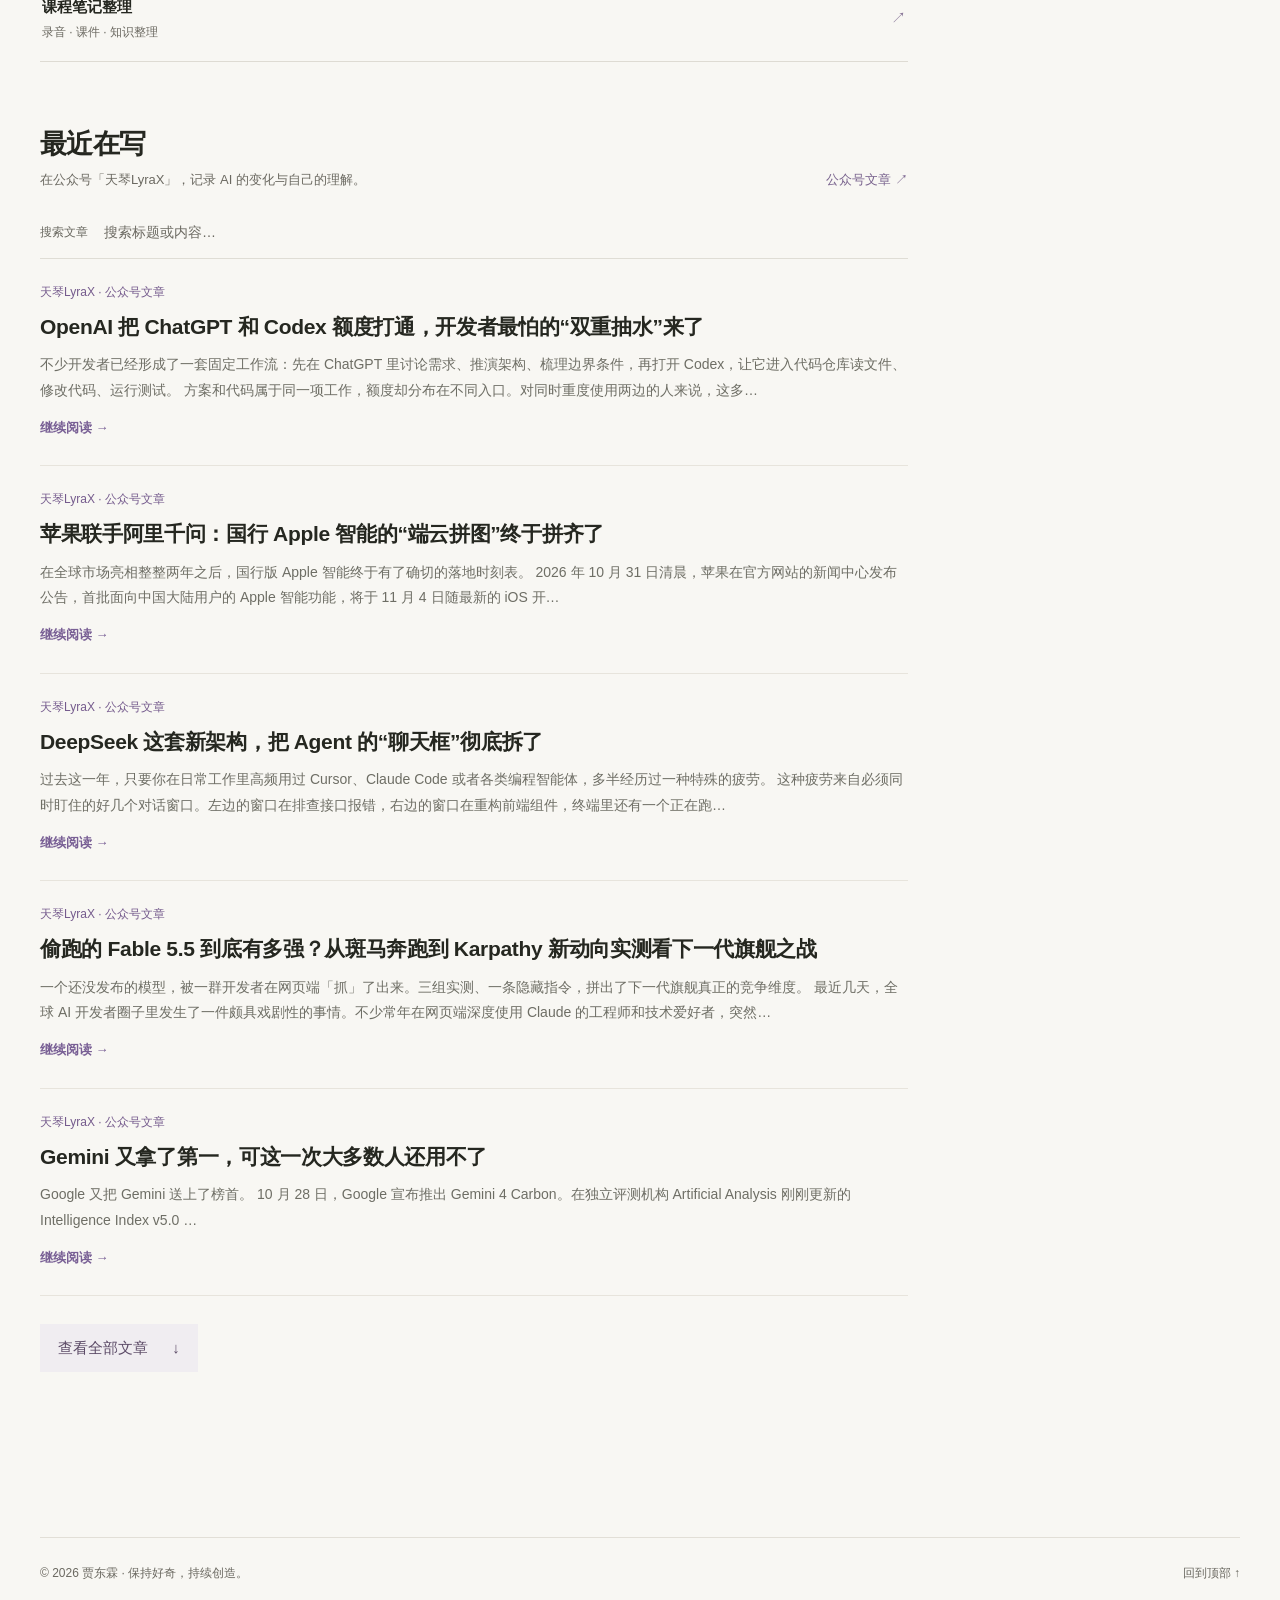
==== commit 6e843cee: "Align site content with profile; add article meta, TOC, author card and prev/next" ====
--- a/index.html
+++ b/index.html
@@ -1,18 +1,18 @@
 <!doctype html>
 <html lang="zh-CN">
 <head>
-<meta charset="utf-8"><meta name="viewport" content="width=device-width,initial-scale=1"><meta name="theme-color" content="#f8f7f3"><meta name="description" content="贾东霖的个人网站：AI 产品观察、Agent、可复用 Skills 和公众号文章。"><title>贾东霖 · 观察与实践</title><link rel="stylesheet" href="style.css"><script src="script.js" defer></script>
+<meta charset="utf-8"><meta name="viewport" content="width=device-width,initial-scale=1"><meta name="theme-color" content="#f8f7f3"><meta name="description" content="贾东霖的个人网站：AI 产品经理 / Agent 开发，AIGC 短剧、Agent 产品与公众号文章。"><title>贾东霖 · 观察与实践</title><link rel="stylesheet" href="style.css"><script src="script.js" defer></script>
 </head>
 <body id="top">
 <a class="skip" href="#content">跳至正文</a>
 <header class="top"><div class="shell top-inner"><a class="brand" href="#top">贾东霖 <span>· 观察与实践</span></a><nav aria-label="主导航"><a href="#writing">文章</a><a href="#projects">作品</a><a href="#skills">Skills</a><a href="#about">关于</a><a href="https://github.com/DarkHummingbird" target="_blank" rel="noopener noreferrer">GitHub ↗</a></nav></div></header>
 <main id="content" class="shell">
-<section class="intro" id="about"><div class="intro-main"><p class="hello">你好，我是贾东霖</p><h1>把观察变成方法，<br><em>让想法成为作品。</em></h1><p class="intro-copy">我关注 AI 产品与 Agent，从真实任务出发研究产品，也把分析、写作和学习中反复使用的方法整理成可复用的 Skills。</p><div class="intro-links"><a href="#projects">探索作品 <span>↗</span></a><a href="#writing">阅读文章 <span>↗</span></a></div></div><div class="portrait"><img src="assets/avatar.jpg" alt="贾东霖的头像" width="640" height="640"><div><strong>贾东霖</strong><span>AI 产品观察 · 创作与实践</span></div></div></section>
+<section class="intro" id="about"><div class="intro-main"><p class="hello">你好，我是贾东霖</p><h1>把观察变成方法，<br><em>让想法成为作品。</em></h1><p class="intro-copy">计算机技术硕士，方向是 AI 产品。在爱奇艺做过海外 AIGC 短剧平台的产品建设，主责评测体系与模型选型；之后独立做了三个 Agent 产品。</p><div class="intro-links"><a href="#projects">探索作品 <span>↗</span></a><a href="#writing">阅读文章 <span>↗</span></a></div></div><div class="portrait"><img src="assets/avatar.jpg" alt="贾东霖的头像" width="640" height="640"><div><strong>贾东霖</strong><span>AI 产品经理 ｜ Agent 开发</span></div></div></section>
 <div class="overview"><p>观察 · 整理 · 创造</p><nav aria-label="页面内容"><a href="#projects">精选作品 <span>↗</span></a><a href="#skills">Skills 与方法 <span>↗</span></a><a href="#writing">文章与思考 <span>↗</span></a></nav></div>
 <div class="layout"><div class="main-column">
-<section class="content-section" id="projects"><div class="section-top"><div><h2>精选作品</h2><p>从一个具体问题出发，把想法做成可以使用的东西。</p></div><a href="https://github.com/DarkHummingbird?tab=repositories" target="_blank" rel="noopener noreferrer">全部仓库 ↗</a></div><div class="project-grid"><a class="project project-ink" href="https://github.com/DarkHummingbird/ai-product-teardown"><span>PRODUCT RESEARCH</span><h3>AI 产品拆解</h3><p>从真实任务与用户体验出发，理解产品、Agent 工作流与背后的设计。</p><strong>查看项目 ↗</strong></a><a class="project project-lilac" href="https://darkhummingbird.github.io/star-rail-galactic-journal/"><span>INTERACTIVE WEB</span><h3>星穹铁道 · 银河漫游</h3><p>一段面向电脑的电影式互动旅程。非官方创意展示。</p><strong>在线体验 ↗</strong></a></div></section>
+<section class="content-section" id="projects"><div class="section-top"><div><h2>精选作品</h2><p>从一个具体问题出发，把想法做成可以使用的东西。</p></div><a href="https://github.com/DarkHummingbird?tab=repositories" target="_blank" rel="noopener noreferrer">全部仓库 ↗</a></div><div class="project-grid"><a class="project project-ink" href="https://github.com/DarkHummingbird/inreel-short-film-workbench"><span>AIGC · SHORT FILM</span><h3>引幕 InReel</h3><p>海外 AIGC 短剧创作与生产平台的个人复刻版：剧本、角色资产、镜头选版到合成的一条链路。</p><strong>查看项目 ↗</strong></a><a class="project project-lilac" href="https://github.com/DarkHummingbird/replay-game-studio"><span>AGENT · MACOS</span><h3>一录即玩</h3><p>把游戏录屏或一句文字描述变成能玩的游戏：识别玩法、两关试玩、确认后扩关。</p><strong>查看项目 ↗</strong></a><a class="project project-ink" href="https://github.com/DarkHummingbird/research-starship"><span>RAG · PERSONAL AGENT</span><h3>科研星舰</h3><p>面向长期课题的科研工作台：结论绑定原文证据，资料人工确认后才进入知识库。</p><strong>查看项目 ↗</strong></a><a class="project project-lilac" href="https://darkhummingbird.github.io/novelflow-studio/"><span>MULTI-AGENT · WRITING</span><h3>续章工坊</h3><p>商业短故事的付费卡点续写工作台：四个 Agent 分工，六道门禁由确定性代码判定。</p><strong>在线试用 ↗</strong></a></div></section>
 <section class="content-section" id="skills"><div class="section-top"><div><h2>Skills 与方法</h2><p>把做过的事情，整理成下一次可以继续使用的方法。</p></div></div><div class="skill-list"><a href="https://github.com/DarkHummingbird/ai-product-teardown"><span><strong>AI 产品拆解</strong><small>产品研究 · Agent 分析</small></span><b>↗</b></a><a href="https://github.com/DarkHummingbird/wechat-writing"><span><strong>公众号写作</strong><small>选题 · 素材 · 中文写作</small></span><b>↗</b></a><a href="https://github.com/DarkHummingbird/course-notes-skill"><span><strong>课程笔记整理</strong><small>录音 · 课件 · 知识整理</small></span><b>↗</b></a></div></section>
 <section class="content-section" id="writing"><div class="section-top"><div><h2>最近在写</h2><p>在公众号「天琴LyraX」，记录 AI 的变化与自己的理解。</p></div><a href="https://mp.weixin.qq.com/s/vsU_FOaKF6AV80KqGMbpTw" target="_blank" rel="noopener noreferrer">公众号文章 ↗</a></div><div class="search"><label for="search">搜索文章</label><input id="search" type="search" placeholder="搜索标题或内容…" autocomplete="off"></div><div id="articles" class="article-list" aria-live="polite"></div><p id="empty" class="empty" hidden>没有找到相关文章，试试其他关键词。</p><button class="show-all" id="show-all" type="button">查看全部文章 <span>↓</span></button></section>
-</div><aside class="sidebar"><div class="sidebar-about"><img class="profile-photo" src="assets/avatar.jpg" alt="贾东霖的头像" width="80" height="80"><h2>贾东霖</h2><p>关注 AI 产品、Agent 与人如何使用技术。喜欢把观察整理成工具，也用文字记录思考。</p><a href="https://github.com/DarkHummingbird" target="_blank" rel="noopener noreferrer">在 GitHub 找到我 ↗</a></div><div class="sidebar-block"><h3>这里有什么</h3><a href="#writing">文章与思考 <span>↗</span></a><a href="#projects">精选作品 <span>↗</span></a><a href="#skills">Skills 与方法 <span>↗</span></a></div><div class="sidebar-block"><h3>公众号</h3><p>天琴LyraX<br>记录 AI 产品与技术的变化。</p><a href="https://mp.weixin.qq.com/s/vsU_FOaKF6AV80KqGMbpTw">阅读公众号文章 ↗</a></div></aside></div>
+</div><aside class="sidebar"><div class="sidebar-about"><img class="profile-photo" src="assets/avatar.jpg" alt="贾东霖的头像" width="80" height="80"><h2>贾东霖</h2><p>AI 产品经理 / Agent 开发。做过 AIGC 短剧平台与三个 Agent 产品，也用文字记录 AI 的变化。</p><a href="https://github.com/DarkHummingbird" target="_blank" rel="noopener noreferrer">在 GitHub 找到我 ↗</a></div><div class="sidebar-block"><h3>这里有什么</h3><a href="#writing">文章与思考 <span>↗</span></a><a href="#projects">精选作品 <span>↗</span></a><a href="#skills">Skills 与方法 <span>↗</span></a></div><div class="sidebar-block"><h3>公众号</h3><p>天琴LyraX<br>记录 AI 产品与技术的变化。</p><a href="https://mp.weixin.qq.com/s/vsU_FOaKF6AV80KqGMbpTw">阅读公众号文章 ↗</a></div></aside></div>
 </main><footer class="shell footer"><span>© 2026 贾东霖 · 保持好奇，持续创造。</span><a href="#top">回到顶部 ↑</a></footer>
 </body></html>
--- a/style.css
+++ b/style.css
@@ -2,6 +2,23 @@
 
 .profile-photo{display:block;width:80px;height:80px;border-radius:50%;object-fit:cover}
 /* 首页排版：介绍、作品与阅读路径 */
-.top-inner{min-height:72px}.brand{font-size:24px}.intro{grid-template-columns:minmax(0,1fr) 255px;gap:70px;align-items:center;padding:64px 0 52px}.intro h1{font-size:clamp(38px,4.5vw,60px)}.intro-copy{max-width:620px}.portrait{display:flex;align-items:center;gap:16px;align-self:center;padding:20px;border:1px solid #e3e0d8;background:#efede7}.portrait img{width:82px;height:82px;object-fit:cover;border-radius:50%;flex:none}.portrait strong,.portrait span{display:block}.portrait strong{font-size:17px}.portrait span{font-size:12px;color:#68675f;white-space:nowrap}.intro-links a:first-child{background:#343b38;color:#fff;padding:10px 18px}.intro-links a:last-child{padding:10px 0}.overview{display:flex;justify-content:space-between;gap:20px;align-items:center;border-top:1px solid #ddd9d0;border-bottom:1px solid #ddd9d0;padding:14px 0}.overview p{font-size:12px;color:#6b6961;margin:0}.overview nav{display:flex;gap:35px;font-size:13px}.overview nav a span{color:#796095;margin-left:6px}.layout{margin-top:56px;gap:72px}.content-section{margin-bottom:65px}.project{min-height:220px}.article{padding:23px 0 25px}.sidebar-about{background:#efede7}.sidebar-about .profile-photo{display:none}.sidebar-about h2{margin-top:0;font-family:inherit;font-weight:650;font-size:17px}.sidebar-block{padding:25px 0}.reading .prose{line-height:2}
-@media(max-width:800px){.intro{grid-template-columns:1fr;gap:28px;padding:45px 0 34px}.intro h1{font-size:clamp(34px,7vw,50px)}.portrait{justify-self:start;min-width:240px;padding:12px 16px}.portrait img{width:60px;height:60px}.overview{display:block}.overview p{margin-bottom:10px}.overview nav{gap:24px;flex-wrap:wrap}.layout{margin-top:48px}.sidebar{margin-top:0}.content-section{margin-bottom:55px}.sidebar-about .profile-photo{display:none}}
+.top-inner{min-height:72px}.brand{font-size:24px}.intro{grid-template-columns:minmax(0,1fr) 310px;gap:50px;align-items:center;padding:64px 0 52px}.intro h1{font-size:clamp(38px,4.5vw,60px)}.intro-copy{max-width:620px}.portrait{display:flex;align-items:center;gap:16px;align-self:center;padding:20px;border:1px solid #e3e0d8;background:#efede7}.portrait img{width:120px;height:120px;object-fit:cover;border-radius:50%;flex:none}.portrait strong,.portrait span{display:block}.portrait strong{font-size:17px}.portrait span{font-size:12px;color:#68675f;white-space:nowrap}.intro-links a:first-child{background:#343b38;color:#fff;padding:10px 18px}.intro-links a:last-child{padding:10px 0}.overview{display:flex;justify-content:space-between;gap:20px;align-items:center;border-top:1px solid #ddd9d0;border-bottom:1px solid #ddd9d0;padding:14px 0}.overview p{font-size:12px;color:#6b6961;margin:0}.overview nav{display:flex;gap:35px;font-size:13px}.overview nav a span{color:#796095;margin-left:6px}.layout{margin-top:56px;gap:72px}.content-section{margin-bottom:65px}.project{min-height:220px}.article{padding:23px 0 25px}.sidebar-about{background:#efede7}.sidebar-about .profile-photo{display:none}.sidebar-about h2{margin-top:0;font-family:inherit;font-weight:650;font-size:17px}.sidebar-block{padding:25px 0}.reading .prose{line-height:2}
+@media(max-width:800px){.intro{grid-template-columns:1fr;gap:28px;padding:45px 0 34px}.intro h1{font-size:clamp(34px,7vw,50px)}.portrait{justify-self:start;min-width:240px;padding:12px 16px}.portrait img{width:90px;height:90px}.overview{display:block}.overview p{margin-bottom:10px}.overview nav{gap:24px;flex-wrap:wrap}.layout{margin-top:48px}.sidebar{margin-top:0}.content-section{margin-bottom:55px}.sidebar-about .profile-photo{display:none}}
 @media(max-width:470px){.intro-links{gap:22px}.overview nav{gap:15px;font-size:12px}.portrait span{white-space:normal}.project-grid{grid-template-columns:1fr}.project{min-height:190px}}
+
+/* 阅读页：元信息、目录、作者卡、上下篇 */
+.reading-meta{display:flex;flex-wrap:wrap;gap:16px;margin:14px 0 26px;color:#6b6961;font-size:12px}
+.toc{border:1px solid #dedbd3;background:#fff;padding:20px 24px;margin:0 0 36px}
+.toc-title{font-size:11px;letter-spacing:.12em;text-transform:uppercase;color:#6b6961;margin:0 0 10px}
+.toc ol{margin:0;padding-left:20px;font-size:14px;line-height:1.95}
+.toc a{color:#363730}.toc a:hover{color:#796095}
+.author-card{display:flex;gap:18px;align-items:flex-start;border:1px solid #dedbd3;background:#efede7;padding:22px;margin:46px 0 0}
+.author-card img{width:72px;height:72px;border-radius:50%;object-fit:cover;flex:none}
+.author-card p{margin:0}
+.author-card .author-name{font-family:Display,Georgia,serif;font-size:21px;letter-spacing:-.02em;line-height:1.3}
+.author-card .author-role{font-size:12px;color:#755b8d;margin:2px 0 8px}
+.author-card .author-bio{font-size:13px;line-height:1.85;color:#5f5f57}
+.author-card .author-links{display:flex;flex-wrap:wrap;gap:18px;margin-top:12px;font-size:12px;color:#78628d;font-weight:600}
+.pager{display:flex;gap:24px;justify-content:space-between;margin:24px 0 0;font-size:13px;line-height:1.8;color:#78628d}
+.pager a{max-width:49%}.pager .pager-next{text-align:right;margin-left:auto}
+@media(max-width:640px){.author-card{flex-direction:column;gap:12px;padding:18px}.pager{flex-direction:column;gap:8px}.pager a,.pager .pager-next{max-width:100%;text-align:left;margin-left:0}}
